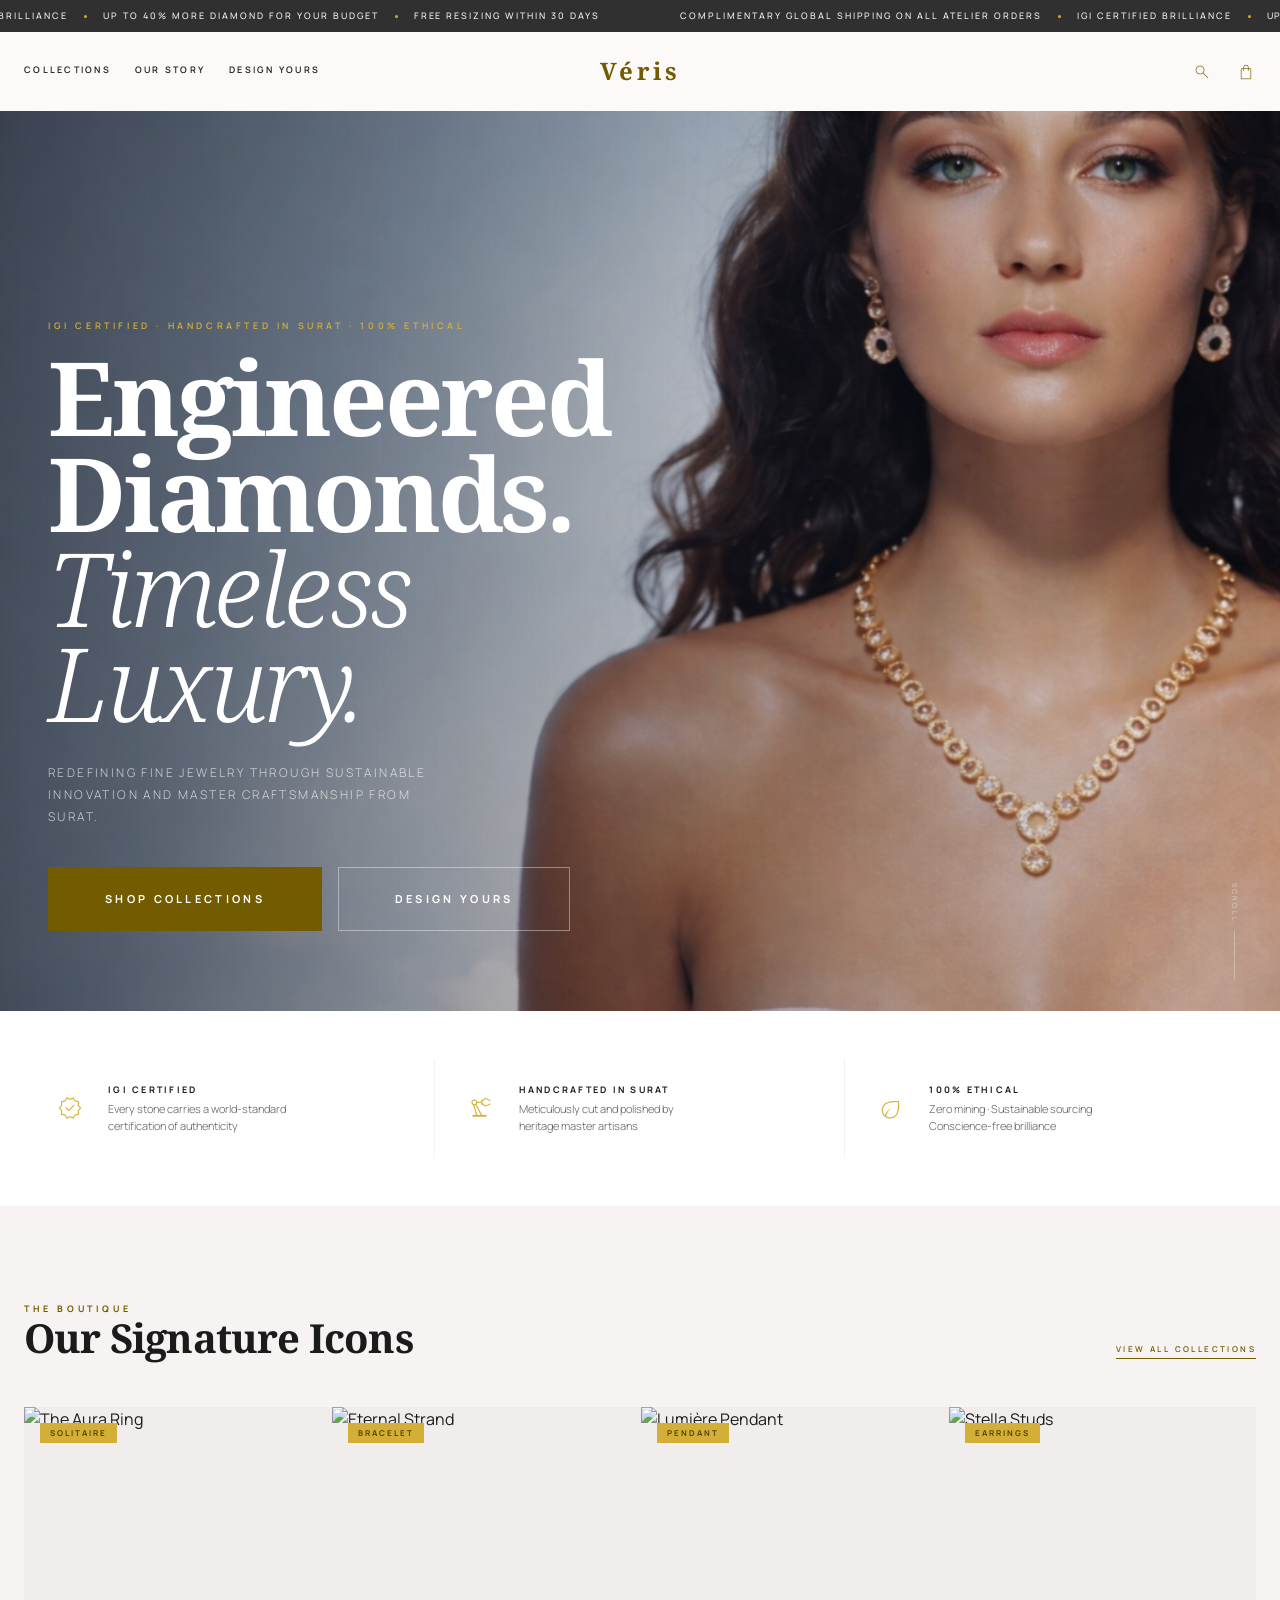
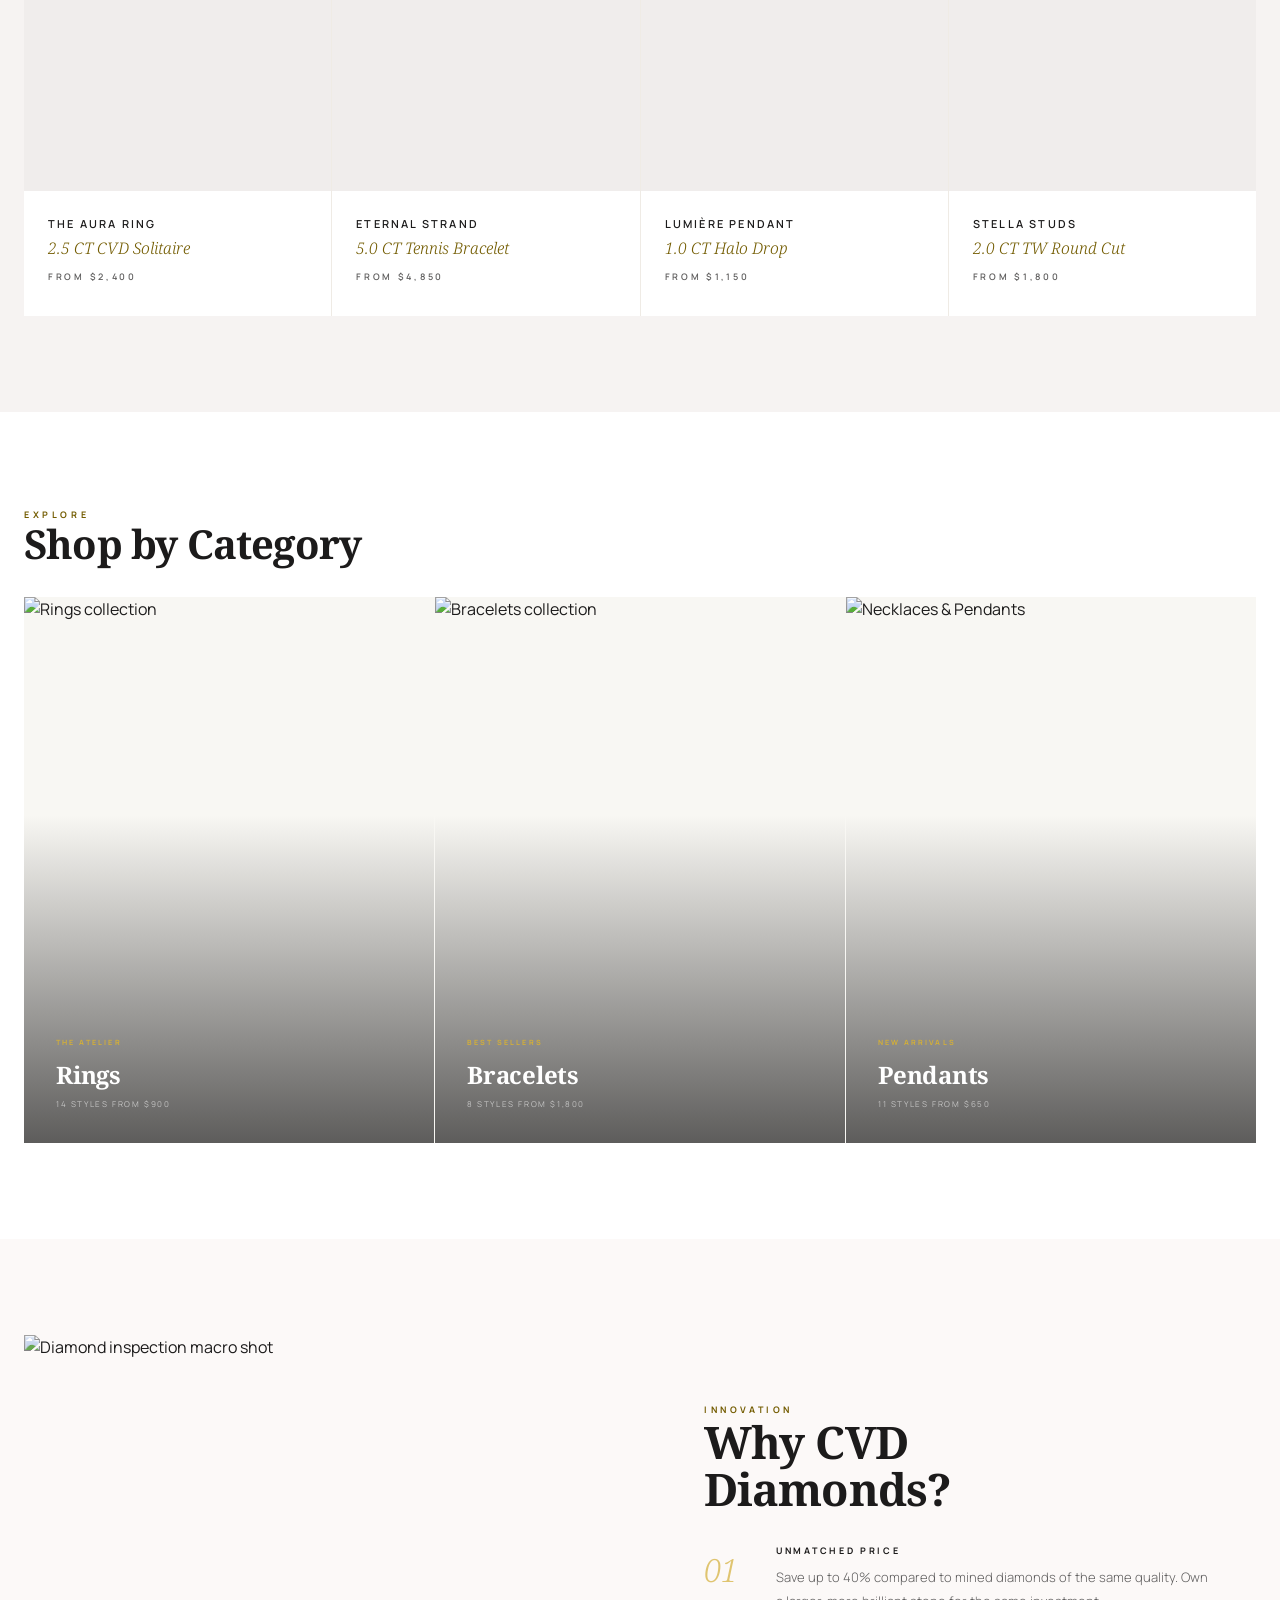
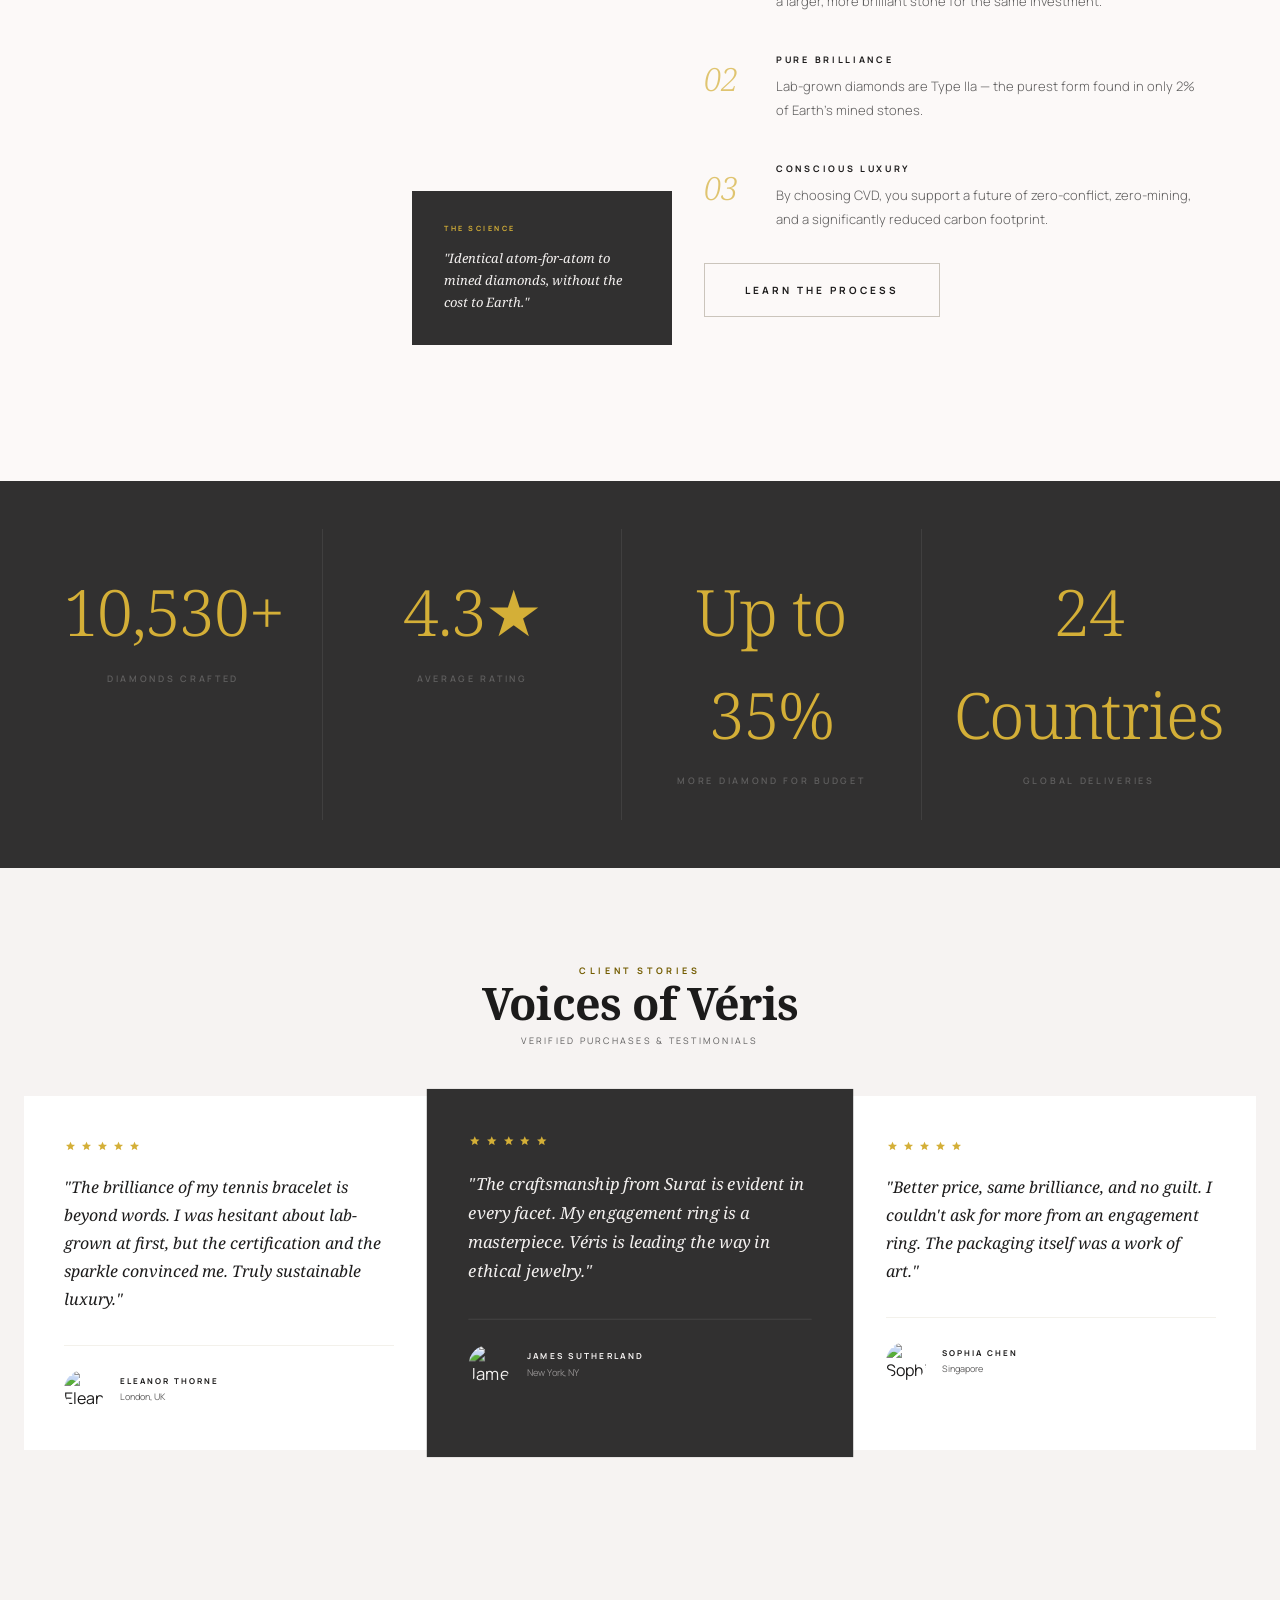
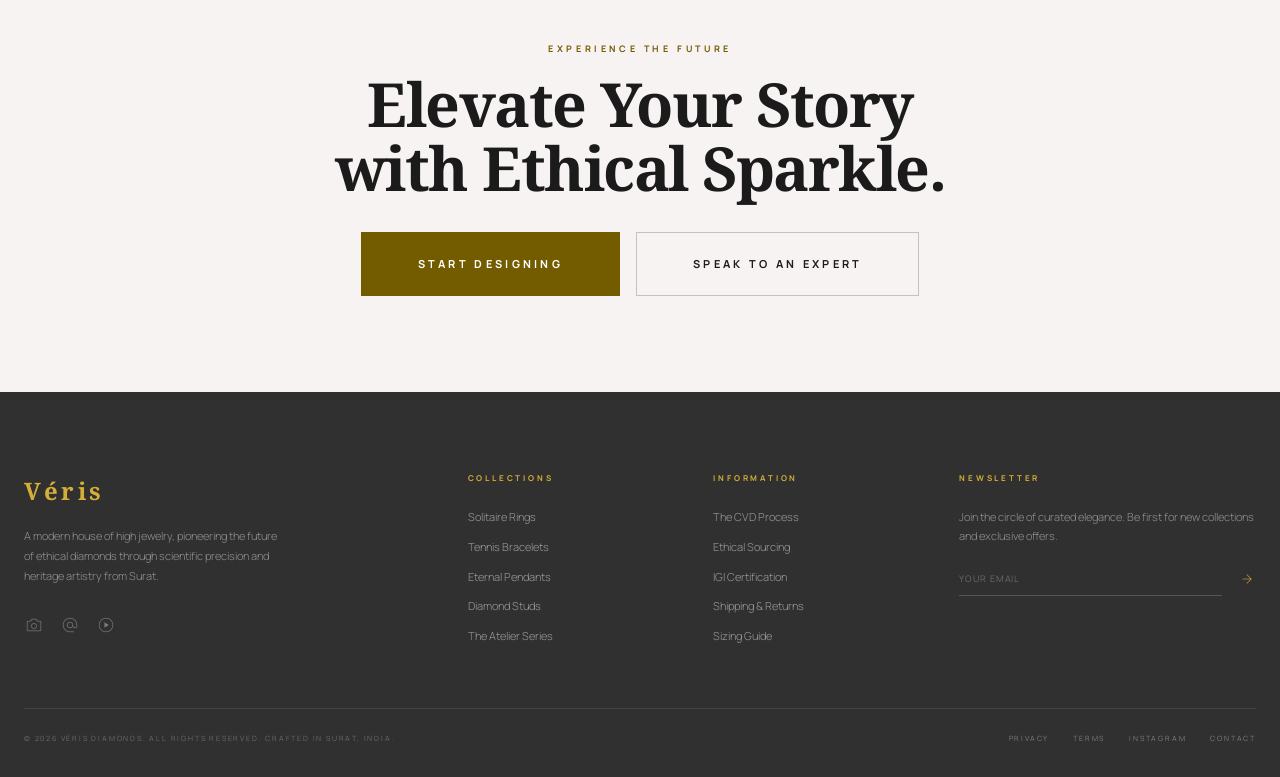
==== index.html @ d0e85995 "Initial commit: Véris luxury jewelry website" ====
<!DOCTYPE html>
<html lang="en">
<head>
  <meta charset="UTF-8" />
  <meta name="viewport" content="width=device-width, initial-scale=1.0" />
  <title>Véris Diamonds — Engineered Diamonds. Timeless Luxury.</title>
  <meta name="description" content="Véris offers IGI-certified CVD lab-grown diamonds handcrafted in Surat. Discover solitaire rings, tennis bracelets, and bespoke fine jewelry at up to 40% less than mined diamonds." />
  <link rel="preconnect" href="https://fonts.googleapis.com" />
  <link rel="preconnect" href="https://fonts.gstatic.com" crossorigin />
  <link href="https://fonts.googleapis.com/css2?family=Noto+Serif:ital,wght@0,300;0,400;0,600;0,700;1,300;1,400;1,600;1,700&family=Manrope:wght@200;300;400;500;600;700;800&display=swap" rel="stylesheet" />
  <link href="https://fonts.googleapis.com/css2?family=Material+Symbols+Outlined:opsz,wght,FILL,GRAD@20..48,100..700,0..1,-50..200" rel="stylesheet" />
  <link rel="stylesheet" href="css/styles.css" />
  <style>
    /* ─── Hero Section ─────────────────────────────── */
    .hero {
      position: relative;
      height: 100svh;
      min-height: 600px;
      overflow: hidden;
      display: flex;
      align-items: flex-end;
      padding-bottom: 80px;
    }
    .hero-bg {
      position: absolute;
      inset: 0;
      z-index: 0;
      overflow: hidden;
    }
    .hero-bg img { width: 100%; height: 100%; object-fit: cover; }
    .hero-overlay {
      position: absolute;
      inset: 0;
      background: linear-gradient(to right, rgba(20,20,30,0.62) 0%, rgba(20,20,30,0.25) 55%, rgba(20,20,30,0.05) 100%);
    }
    .hero-content {
      position: relative;
      z-index: 1;
      max-width: 700px;
      padding: 0 var(--space-12) 0 var(--space-12);
    }
    .hero-eyebrow {
      font-family: var(--font-sans);
      font-size: 0.5625rem;
      font-weight: 600;
      letter-spacing: 0.4em;
      text-transform: uppercase;
      color: var(--primary-container);
      margin-bottom: var(--space-4);
    }
    .hero-title {
      font-family: var(--font-serif);
      font-size: clamp(3.2rem, 8vw, 6.5rem);
      font-weight: 700;
      letter-spacing: -0.03em;
      line-height: 0.93;
      color: #ffffff;
      margin-bottom: var(--space-8);
    }
    .hero-title em {
      font-style: italic;
      font-weight: 300;
      display: block;
    }
    .hero-sub {
      font-family: var(--font-sans);
      font-size: 0.75rem;
      font-weight: 300;
      letter-spacing: 0.2em;
      text-transform: uppercase;
      color: rgba(255,255,255,0.72);
      margin-bottom: var(--space-10);
      max-width: 380px;
      line-height: 1.8;
    }
    .hero-actions { display: flex; gap: var(--space-4); flex-wrap: wrap; }
    .hero-scroll {
      position: absolute;
      bottom: var(--space-8);
      right: var(--space-10);
      z-index: 1;
      display: flex;
      flex-direction: column;
      align-items: center;
      gap: var(--space-2);
      color: rgba(255,255,255,0.5);
    }
    .hero-scroll-line {
      width: 1px;
      height: 48px;
      background: rgba(255,255,255,0.3);
      animation: scrollLine 2s ease-in-out infinite;
    }
    .hero-scroll-label {
      font-family: var(--font-sans);
      font-size: 0.45rem;
      letter-spacing: 0.3em;
      text-transform: uppercase;
      writing-mode: vertical-lr;
    }
    @keyframes scrollLine {
      0%, 100% { opacity: 0.3; transform: scaleY(0.5); transform-origin: top; }
      50% { opacity: 1; transform: scaleY(1); }
    }

    /* ─── Trust Pillars ────────────────────────────── */
    .trust-section {
      background: var(--surface-lowest);
      padding: var(--space-12) 0;
    }
    .trust-grid {
      display: grid;
      grid-template-columns: repeat(3, 1fr);
    }
    .trust-item {
      display: flex;
      align-items: center;
      gap: var(--space-6);
      padding: var(--space-6) var(--space-8);
      border-right: 1px solid rgba(208,197,175,0.2);
    }
    .trust-item:last-child { border-right: none; }
    .trust-icon {
      font-family: 'Material Symbols Outlined';
      font-size: 28px;
      color: var(--primary-container);
      font-variation-settings: 'FILL' 0, 'wght' 200;
      flex-shrink: 0;
    }
    .trust-title {
      font-family: var(--font-sans);
      font-size: 0.5625rem;
      font-weight: 700;
      letter-spacing: 0.25em;
      text-transform: uppercase;
      margin-bottom: 4px;
    }
    .trust-desc {
      font-family: var(--font-sans);
      font-size: 0.6875rem;
      font-weight: 300;
      color: var(--secondary);
      line-height: 1.5;
    }

    /* ─── Bestsellers ──────────────────────────────── */
    .bestseller-section {
      background: var(--surface-low);
      padding: var(--space-24) 0;
    }
    .section-head-row {
      display: flex;
      justify-content: space-between;
      align-items: flex-end;
      margin-bottom: var(--space-12);
    }
    .view-all-link {
      font-family: var(--font-sans);
      font-size: 0.5rem;
      font-weight: 600;
      letter-spacing: 0.3em;
      text-transform: uppercase;
      color: var(--primary);
      border-bottom: 1px solid var(--primary);
      padding-bottom: 2px;
      transition: opacity var(--transition-base);
    }
    .view-all-link:hover { opacity: 0.6; }

    /* ─── CVD Editorial ────────────────────────────── */
    .editorial-section { background: var(--surface); padding: var(--space-24) 0; }
    .editorial-grid { display: grid; grid-template-columns: 1fr 1fr; gap: 0; }
    .editorial-image-side {
      position: relative;
      min-height: 650px;
    }
    .editorial-image-side img { width: 100%; height: 100%; object-fit: cover; }
    .editorial-quote-card {
      position: absolute;
      bottom: var(--space-10);
      right: calc(-1 * var(--space-8));
      z-index: 2;
      background: var(--inverse-surface);
      color: var(--inverse-on-surface);
      padding: var(--space-8);
      max-width: 260px;
    }
    .editorial-text-side {
      padding: var(--space-16) var(--space-12) var(--space-16) var(--space-16);
      display: flex;
      flex-direction: column;
      justify-content: center;
      gap: var(--space-8);
    }
    .cvd-point { display: flex; gap: var(--space-6); }
    .cvd-num {
      font-family: var(--font-serif);
      font-size: 2rem;
      font-weight: 300;
      color: var(--primary-container);
      opacity: 0.7;
      font-style: italic;
      flex-shrink: 0;
      width: 48px;
    }
    .cvd-title {
      font-family: var(--font-sans);
      font-size: 0.5625rem;
      font-weight: 700;
      letter-spacing: 0.3em;
      text-transform: uppercase;
      margin-bottom: var(--space-2);
    }
    .cvd-text {
      font-family: var(--font-sans);
      font-size: 0.8125rem;
      font-weight: 300;
      color: var(--secondary);
      line-height: 1.8;
    }

    /* ─── Stats Strip ───────────────────────────────── */
    .stats-section {
      background: var(--inverse-surface);
      padding: var(--space-12) 0;
    }
    .stats-grid {
      display: grid;
      grid-template-columns: repeat(4, 1fr);
      text-align: center;
    }
    .stats-item {
      padding: var(--space-8);
      border-right: 1px solid rgba(243,240,239,0.08);
    }
    .stats-item:last-child { border-right: none; }

    /* ─── Testimonials ──────────────────────────────── */
    .testimonials-section { background: var(--surface-low); padding: var(--space-24) 0; }
    .testimonials-grid {
      display: grid;
      grid-template-columns: repeat(3, 1fr);
      gap: 1px;
      background: rgba(208,197,175,0.15);
    }
    .review-card { background: var(--surface-lowest); padding: var(--space-10); }
    .review-card.featured {
      background: var(--inverse-surface);
      color: var(--inverse-on-surface);
      transform: scale(1.04);
      position: relative;
      z-index: 2;
    }
    .stars { display: flex; gap: 3px; margin-bottom: var(--space-4); }
    .star {
      font-family: 'Material Symbols Outlined';
      font-size: 13px;
      color: var(--primary-container);
      font-variation-settings: 'FILL' 1, 'wght' 300;
    }
    .review-text {
      font-family: var(--font-serif);
      font-style: italic;
      font-size: 1rem;
      line-height: 1.75;
      margin-bottom: var(--space-8);
    }
    .review-author {
      display: flex;
      align-items: center;
      gap: var(--space-4);
      padding-top: var(--space-6);
      border-top: 1px solid rgba(208,197,175,0.25);
    }
    .review-avatar {
      width: 40px;
      height: 40px;
      border-radius: 50%;
      overflow: hidden;
      flex-shrink: 0;
    }
    .review-name {
      font-family: var(--font-sans);
      font-size: 0.5rem;
      font-weight: 700;
      letter-spacing: 0.25em;
      text-transform: uppercase;
    }
    .review-location { font-family: var(--font-sans); font-size: 0.5625rem; color: var(--secondary); margin-top: 2px; }
    .review-card.featured .review-location { color: rgba(243,240,239,0.5); }
    .review-card.featured .review-author { border-color: rgba(243,240,239,0.1); }

    /* ─── Collections Strip ─────────────────────────── */
    .collections-strip { background: var(--surface-lowest); padding: var(--space-24) 0; }
    .collections-row { display: grid; grid-template-columns: repeat(3, 1fr); gap: 1px; background: rgba(208,197,175,0.15); }
    .collection-tile {
      position: relative;
      overflow: hidden;
      aspect-ratio: 3/4;
      cursor: pointer;
    }
    .collection-tile img { transition: transform var(--transition-cinematic); }
    .collection-tile:hover img { transform: scale(1.07); }
    .collection-tile-overlay {
      position: absolute;
      inset: 0;
      background: linear-gradient(to top, rgba(28,27,27,0.7) 0%, transparent 60%);
      display: flex;
      flex-direction: column;
      justify-content: flex-end;
      padding: var(--space-8);
    }
    .collection-tile-tag {
      font-family: var(--font-sans);
      font-size: 0.45rem;
      font-weight: 700;
      letter-spacing: 0.3em;
      text-transform: uppercase;
      color: var(--primary-container);
      margin-bottom: var(--space-2);
    }
    .collection-tile-name {
      font-family: var(--font-serif);
      font-size: 1.5rem;
      font-weight: 700;
      color: #ffffff;
      letter-spacing: -0.01em;
    }
    .collection-tile-sub {
      font-family: var(--font-sans);
      font-size: 0.5rem;
      font-weight: 400;
      letter-spacing: 0.2em;
      text-transform: uppercase;
      color: rgba(255,255,255,0.6);
      margin-top: var(--space-1);
    }

    /* ─── Newsletter ────────────────────────────────── */
    .newsletter-section { background: var(--surface); padding: var(--space-24) 0; }
    .newsletter-inner {
      display: grid;
      grid-template-columns: 1fr 1fr;
      gap: var(--space-16);
      align-items: center;
    }
    .newsletter-form { display: flex; gap: 0; }
    .newsletter-input {
      flex: 1;
      background: transparent;
      border: none;
      border-bottom: 1px solid rgba(208,197,175,0.5);
      padding: 14px 0;
      font-family: var(--font-sans);
      font-size: 0.75rem;
      color: var(--on-surface);
      outline: none;
    }
    .newsletter-input::placeholder { color: var(--secondary); }
    .newsletter-input:focus { border-color: var(--primary); }
    .newsletter-btn {
      background: var(--primary);
      color: var(--on-primary);
      border: none;
      padding: 14px 24px;
      font-family: var(--font-sans);
      font-size: 0.5rem;
      font-weight: 700;
      letter-spacing: 0.25em;
      text-transform: uppercase;
      cursor: pointer;
      transition: background var(--transition-base);
    }
    .newsletter-btn:hover { background: var(--inverse-surface); }

    /* ─── CTA Section ───────────────────────────────── */
    .cta-section { background: var(--surface-low); padding: var(--space-24) var(--space-6); text-align: center; }

    /* ─── Footer ────────────────────────────────────── */
    .site-footer { background: var(--inverse-surface); color: var(--inverse-on-surface); padding: var(--space-20) 0 var(--space-8); }
    .footer-grid { display: grid; grid-template-columns: 2fr 1fr 1fr 1.5fr; gap: var(--space-12); margin-bottom: var(--space-16); }
    .footer-logo {
      font-family: var(--font-serif);
      font-size: 1.5rem;
      font-weight: 700;
      letter-spacing: 0.15em;
      color: var(--primary-container);
      margin-bottom: var(--space-4);
    }
    .footer-desc { font-family: var(--font-sans); font-size: 0.6875rem; font-weight: 300; line-height: 1.8; color: rgba(243,240,239,0.5); max-width: 260px; }
    .footer-col-title {
      font-family: var(--font-sans);
      font-size: 0.5rem;
      font-weight: 700;
      letter-spacing: 0.35em;
      text-transform: uppercase;
      color: var(--primary-container);
      margin-bottom: var(--space-6);
    }
    .footer-links { display: flex; flex-direction: column; gap: var(--space-3); }
    .footer-link {
      font-family: var(--font-sans);
      font-size: 0.6875rem;
      font-weight: 300;
      color: rgba(243,240,239,0.55);
      transition: color var(--transition-base);
    }
    .footer-link:hover { color: var(--primary-container); }
    .footer-bottom {
      border-top: 1px solid rgba(243,240,239,0.1);
      padding-top: var(--space-6);
      display: flex;
      justify-content: space-between;
      align-items: center;
      gap: var(--space-4);
      flex-wrap: wrap;
    }
    .footer-copy {
      font-family: var(--font-sans);
      font-size: 0.45rem;
      letter-spacing: 0.25em;
      text-transform: uppercase;
      color: rgba(243,240,239,0.3);
    }
    .footer-socials { display: flex; gap: var(--space-6); }
    .footer-social {
      font-family: var(--font-sans);
      font-size: 0.45rem;
      letter-spacing: 0.25em;
      text-transform: uppercase;
      color: rgba(243,240,239,0.4);
      transition: color var(--transition-base);
    }
    .footer-social:hover { color: var(--primary-container); }
    .footer-newsletter-form { display: flex; gap: 0; margin-top: var(--space-4); }
    .footer-newsletter-input {
      flex: 1;
      background: transparent;
      border: none;
      border-bottom: 1px solid rgba(243,240,239,0.2);
      padding: 10px 0;
      font-family: var(--font-sans);
      font-size: 0.5625rem;
      letter-spacing: 0.1em;
      color: var(--inverse-on-surface);
      outline: none;
    }
    .footer-newsletter-input::placeholder { color: rgba(243,240,239,0.3); }
    .footer-newsletter-input:focus { border-color: var(--primary-container); }
    .footer-newsletter-btn {
      background: none;
      border: none;
      cursor: pointer;
      padding: 0 0 0 var(--space-4);
      font-family: 'Material Symbols Outlined';
      font-size: 18px;
      color: var(--primary-container);
      font-variation-settings: 'FILL' 0, 'wght' 200;
      transition: opacity var(--transition-base);
    }
    .footer-newsletter-btn:hover { opacity: 0.7; }

    @media (max-width: 1024px) {
      .editorial-grid { grid-template-columns: 1fr; }
      .editorial-image-side { min-height: 400px; }
      .editorial-quote-card { right: var(--space-4); }
      .footer-grid { grid-template-columns: 1fr 1fr; }
      .stats-grid { grid-template-columns: repeat(2, 1fr); }
      .trust-grid { grid-template-columns: 1fr; }
      .trust-item { border-right: none; border-bottom: 1px solid rgba(208,197,175,0.2); }
      .trust-item:last-child { border-bottom: none; }
      .newsletter-inner { grid-template-columns: 1fr; }
      .testimonials-grid { grid-template-columns: 1fr; }
      .collections-row { grid-template-columns: 1fr 1fr; }
    }
    @media (max-width: 768px) {
      .hero-content { padding: 0 var(--space-6); }
      .section-head-row { flex-direction: column; align-items: flex-start; gap: var(--space-4); }
      .footer-grid { grid-template-columns: 1fr; }
      .footer-bottom { flex-direction: column; text-align: center; }
      .stats-grid { grid-template-columns: repeat(2, 1fr); }
      .editorial-text-side { padding: var(--space-8) var(--space-6); }
      .collections-row { grid-template-columns: 1fr; }
      .testimonials-grid { grid-template-columns: 1fr; }
      .review-card.featured { transform: scale(1); }
    }
  </style>
</head>
<body>

<!-- ─── Announcement Banner ──────────────────────────────── -->
<div class="announcement-banner">
  <div class="announcement-ticker" id="ticker">
    <span>Complimentary global shipping on all Atelier orders <span class="dot-sep"></span> IGI Certified Brilliance <span class="dot-sep"></span> Up to 40% more diamond for your budget <span class="dot-sep"></span> Free resizing within 30 days</span>
    <span>Complimentary global shipping on all Atelier orders <span class="dot-sep"></span> IGI Certified Brilliance <span class="dot-sep"></span> Up to 40% more diamond for your budget <span class="dot-sep"></span> Free resizing within 30 days</span>
  </div>
</div>

<!-- ─── Navigation ───────────────────────────────────────── -->
<header class="site-nav">
  <div class="nav-inner container">
    <nav class="nav-left">
      <a href="collections.html" class="nav-link">Collections</a>
      <a href="our-story.html" class="nav-link">Our Story</a>
      <a href="ring-builder.html" class="nav-link">Design Yours</a>
    </nav>
    <a href="index.html" class="nav-logo">Véris</a>
    <div class="nav-right">
      <button class="nav-icon-btn" data-search-open aria-label="Search">
        <span style="font-family:'Material Symbols Outlined';font-size:20px;font-variation-settings:'FILL' 0,'wght' 200">search</span>
      </button>
      <a href="cart.html" class="nav-icon-btn" aria-label="Cart">
        <span style="font-family:'Material Symbols Outlined';font-size:20px;font-variation-settings:'FILL' 0,'wght' 200">shopping_bag</span>
        <span class="cart-badge" id="cart-badge">0</span>
      </a>
    </div>
  </div>
</header>

<!-- ─── Search Overlay ───────────────────────────────────── -->
<div class="search-overlay" id="search-overlay" role="dialog" aria-label="Search">
  <div class="search-input-wrap">
    <span style="font-family:'Material Symbols Outlined';font-size:24px;color:var(--outline);font-variation-settings:'FILL' 0,'wght' 200">search</span>
    <input type="text" id="search-input" placeholder="Search diamonds, rings, bracelets…" autocomplete="off" />
    <button class="search-close" data-search-close>Close</button>
  </div>
  <div class="search-results" id="search-results"></div>
</div>

<!-- ─── Quick View Modal ─────────────────────────────────── -->
<div class="modal-overlay" id="quickview-overlay">
  <div class="modal-panel">
    <div class="modal-image loupe-container" id="qv-loupe">
      <img id="qv-img" src="" alt="" style="width:100%;height:100%;object-fit:cover;" />
    </div>
    <div class="modal-body">
      <button class="modal-close" data-quickview-close>✕ Close</button>
      <div style="padding-top:var(--space-8);">
        <div style="font-family:var(--font-sans);font-size:0.45rem;font-weight:700;letter-spacing:0.35em;text-transform:uppercase;color:var(--primary);margin-bottom:var(--space-2)">Véris Atelier</div>
        <div id="qv-name" style="font-family:var(--font-sans);font-size:0.75rem;font-weight:600;letter-spacing:0.2em;text-transform:uppercase;margin-bottom:var(--space-2)"></div>
        <div id="qv-sub" style="font-family:var(--font-serif);font-size:1.25rem;font-style:italic;color:var(--primary);font-weight:300;margin-bottom:var(--space-4)"></div>
        <div id="qv-price" style="font-family:var(--font-sans);font-size:0.5625rem;font-weight:600;letter-spacing:0.3em;text-transform:uppercase;color:var(--secondary)"></div>
      </div>
      <p id="qv-desc" style="font-family:var(--font-sans);font-size:0.8125rem;font-weight:300;line-height:1.8;color:var(--secondary)"></p>
      <div style="display:flex;flex-direction:column;gap:var(--space-3);margin-top:auto">
        <a id="qv-link" href="#" class="btn btn-primary btn-full">View Full Details</a>
        <button class="btn btn-ghost btn-full btn-sm" onclick="QuickView.close()">Continue Browsing</button>
      </div>
    </div>
  </div>
</div>

<!-- ─── Hero ─────────────────────────────────────────────── -->
<section class="hero" id="hero">
  <div class="hero-bg">
    <img class="hero-parallax-img" src="assets/hero-model.jpg" alt="Model wearing Véris diamond jewelry" style="object-position: center top;" />
    <div class="hero-overlay"></div>
  </div>
  <div class="hero-content animate-fade-up">
    <p class="hero-eyebrow">IGI Certified · Handcrafted in Surat · 100% Ethical</p>
    <h1 class="hero-title">
      Engineered<br/>Diamonds.
      <em>Timeless Luxury.</em>
    </h1>
    <p class="hero-sub">Redefining fine jewelry through sustainable innovation and master craftsmanship from Surat.</p>
    <div class="hero-actions">
      <a href="collections.html" class="btn btn-primary btn-lg" id="hero-shop-btn">Shop Collections</a>
      <a href="ring-builder.html" class="btn btn-ghost btn-lg" id="hero-design-btn" style="color:#fff;border-color:rgba(255,255,255,0.4)">Design Yours</a>
    </div>
  </div>
  <div class="hero-scroll">
    <span class="hero-scroll-label">Scroll</span>
    <div class="hero-scroll-line"></div>
  </div>
</section>

<!-- ─── Trust Pillars ────────────────────────────────────── -->
<section class="trust-section reveal">
  <div class="container">
    <div class="trust-grid">
      <div class="trust-item">
        <span class="trust-icon">verified</span>
        <div>
          <div class="trust-title">IGI Certified</div>
          <div class="trust-desc">Every stone carries a world-standard<br/>certification of authenticity</div>
        </div>
      </div>
      <div class="trust-item">
        <span class="trust-icon">precision_manufacturing</span>
        <div>
          <div class="trust-title">Handcrafted in Surat</div>
          <div class="trust-desc">Meticulously cut and polished by<br/>heritage master artisans</div>
        </div>
      </div>
      <div class="trust-item">
        <span class="trust-icon">eco</span>
        <div>
          <div class="trust-title">100% Ethical</div>
          <div class="trust-desc">Zero mining · Sustainable sourcing<br/>Conscience-free brilliance</div>
        </div>
      </div>
    </div>
  </div>
</section>

<!-- ─── Bestsellers ──────────────────────────────────────── -->
<section class="bestseller-section">
  <div class="container">
    <div class="section-head-row reveal">
      <div>
        <div class="section-eyebrow">The Boutique</div>
        <h2 class="section-title" style="font-size:clamp(1.8rem,3.5vw,2.5rem)">Our Signature Icons</h2>
      </div>
      <a href="collections.html" class="view-all-link">View All Collections</a>
    </div>
    <div class="product-grid-4 reveal" id="bestseller-grid">
      <!-- Cards injected by JS -->
    </div>
  </div>
</section>

<!-- ─── Collections Strip ───────────────────────────────── -->
<section class="collections-strip">
  <div class="container">
    <div class="section-head-row reveal" style="margin-bottom:var(--space-8)">
      <div>
        <div class="section-eyebrow">Explore</div>
        <h2 class="section-title" style="font-size:clamp(1.8rem,3.5vw,2.5rem)">Shop by Category</h2>
      </div>
    </div>
    <div class="collections-row reveal">
      <a href="collections.html?cat=rings" class="collection-tile">
        <img src="https://images.unsplash.com/photo-1605100804763-247f67b3557e?w=900&q=80&auto=format" alt="Rings collection" />
        <div class="collection-tile-overlay">
          <div class="collection-tile-tag">The Atelier</div>
          <div class="collection-tile-name">Rings</div>
          <div class="collection-tile-sub">14 Styles from $900</div>
        </div>
      </a>
      <a href="collections.html?cat=bracelets" class="collection-tile">
        <img src="https://images.unsplash.com/photo-1599643478518-a784e5dc4c8f?w=900&q=80&auto=format" alt="Bracelets collection" />
        <div class="collection-tile-overlay">
          <div class="collection-tile-tag">Best Sellers</div>
          <div class="collection-tile-name">Bracelets</div>
          <div class="collection-tile-sub">8 Styles from $1,800</div>
        </div>
      </a>
      <a href="collections.html?cat=necklaces" class="collection-tile">
        <img src="https://images.unsplash.com/photo-1617038260897-41a1f14a8ca0?w=1400&q=80&auto=format" alt="Necklaces & Pendants" />
        <div class="collection-tile-overlay">
          <div class="collection-tile-tag">New Arrivals</div>
          <div class="collection-tile-name">Pendants</div>
          <div class="collection-tile-sub">11 Styles from $650</div>
        </div>
      </a>
    </div>
  </div>
</section>

<!-- ─── CVD Editorial ─────────────────────────────────────── -->
<section class="editorial-section">
  <div class="container">
    <div class="editorial-grid reveal">
      <div class="editorial-image-side">
        <img src="https://images.unsplash.com/photo-1617038260897-41a1f14a8ca0?w=1400&q=80&auto=format" alt="Diamond inspection macro shot" style="filter:grayscale(0.25)" />
        <div class="editorial-quote-card">
          <div style="font-family:var(--font-sans);font-size:0.45rem;font-weight:700;letter-spacing:0.35em;text-transform:uppercase;color:var(--primary-container);margin-bottom:var(--space-3)">The Science</div>
          <p style="font-family:var(--font-serif);font-style:italic;font-size:0.8125rem;line-height:1.7">"Identical atom-for-atom to mined diamonds, without the cost to Earth."</p>
        </div>
      </div>
      <div class="editorial-text-side">
        <div>
          <div class="section-eyebrow">Innovation</div>
          <h2 class="section-title">Why CVD<br/>Diamonds?</h2>
        </div>
        <div style="display:flex;flex-direction:column;gap:var(--space-10)">
          <div class="cvd-point">
            <div class="cvd-num">01</div>
            <div>
              <div class="cvd-title">Unmatched Price</div>
              <p class="cvd-text">Save up to 40% compared to mined diamonds of the same quality. Own a larger, more brilliant stone for the same investment.</p>
            </div>
          </div>
          <div class="cvd-point">
            <div class="cvd-num">02</div>
            <div>
              <div class="cvd-title">Pure Brilliance</div>
              <p class="cvd-text">Lab-grown diamonds are Type IIa — the purest form found in only 2% of Earth's mined stones.</p>
            </div>
          </div>
          <div class="cvd-point">
            <div class="cvd-num">03</div>
            <div>
              <div class="cvd-title">Conscious Luxury</div>
              <p class="cvd-text">By choosing CVD, you support a future of zero-conflict, zero-mining, and a significantly reduced carbon footprint.</p>
            </div>
          </div>
        </div>
        <a href="our-story.html" class="btn btn-ghost" style="align-self:flex-start">Learn the Process</a>
      </div>
    </div>
  </div>
</section>

<!-- ─── Stats ─────────────────────────────────────────────── -->
<section class="stats-section">
  <div class="container">
    <div class="stats-grid">
      <div class="stats-item reveal">
        <div class="stat-number" data-counter="12000" data-suffix="+">0</div>
        <div class="stat-label">Diamonds Crafted</div>
      </div>
      <div class="stats-item reveal delay-1">
        <div class="stat-number" data-counter="4.9" data-suffix="★">0</div>
        <div class="stat-label">Average Rating</div>
      </div>
      <div class="stats-item reveal delay-2">
        <div class="stat-number" data-counter="40" data-suffix="%" data-prefix="Up to ">0</div>
        <div class="stat-label">More Diamond for Budget</div>
      </div>
      <div class="stats-item reveal delay-3">
        <div class="stat-number" data-counter="28" data-suffix=" Countries">0</div>
        <div class="stat-label">Global Deliveries</div>
      </div>
    </div>
  </div>
</section>

<!-- ─── Testimonials ─────────────────────────────────────── -->
<section class="testimonials-section">
  <div class="container">
    <div class="section-head-row reveal" style="justify-content:center;flex-direction:column;align-items:center;text-align:center;margin-bottom:var(--space-12)">
      <div class="section-eyebrow">Client Stories</div>
      <h2 class="section-title">Voices of Véris</h2>
      <p style="font-family:var(--font-sans);font-size:0.5625rem;letter-spacing:0.25em;text-transform:uppercase;color:var(--secondary);margin-top:var(--space-2)">Verified Purchases & Testimonials</p>
    </div>
    <div class="testimonials-grid reveal">
      <div class="review-card">
        <div class="stars">
          <span class="star">star</span><span class="star">star</span><span class="star">star</span><span class="star">star</span><span class="star">star</span>
        </div>
        <p class="review-text">"The brilliance of my tennis bracelet is beyond words. I was hesitant about lab-grown at first, but the certification and the sparkle convinced me. Truly sustainable luxury."</p>
        <div class="review-author">
          <div class="review-avatar"><img src="https://images.unsplash.com/photo-1618077360395-f3068be8e001?w=900&q=80&auto=format" alt="Eleanor Thorne" /></div>
          <div>
            <div class="review-name">Eleanor Thorne</div>
            <div class="review-location">London, UK</div>
          </div>
        </div>
      </div>
      <div class="review-card featured">
        <div class="stars">
          <span class="star">star</span><span class="star">star</span><span class="star">star</span><span class="star">star</span><span class="star">star</span>
        </div>
        <p class="review-text">"The craftsmanship from Surat is evident in every facet. My engagement ring is a masterpiece. Véris is leading the way in ethical jewelry."</p>
        <div class="review-author">
          <div class="review-avatar"><img src="https://images.unsplash.com/photo-1472289065668-ce650ac443d2?w=900&q=80&auto=format" alt="James Sutherland" /></div>
          <div>
            <div class="review-name">James Sutherland</div>
            <div class="review-location">New York, NY</div>
          </div>
        </div>
      </div>
      <div class="review-card">
        <div class="stars">
          <span class="star">star</span><span class="star">star</span><span class="star">star</span><span class="star">star</span><span class="star">star</span>
        </div>
        <p class="review-text">"Better price, same brilliance, and no guilt. I couldn't ask for more from an engagement ring. The packaging itself was a work of art."</p>
        <div class="review-author">
          <div class="review-avatar"><img src="https://images.unsplash.com/photo-1438761681033-6461ffad8d80?w=200&q=80&auto=format&fit=crop&face" alt="Sophia Chen" /></div>
          <div>
            <div class="review-name">Sophia Chen</div>
            <div class="review-location">Singapore</div>
          </div>
        </div>
      </div>
    </div>
  </div>
</section>

<!-- ─── CTA Section ───────────────────────────────────────── -->
<section class="cta-section">
  <div class="container">
    <div style="max-width:740px;margin:0 auto;" class="reveal">
      <div class="section-eyebrow" style="text-align:center;margin-bottom:var(--space-4)">Experience the Future</div>
      <h2 style="font-family:var(--font-serif);font-size:clamp(2.2rem,5vw,3.8rem);font-weight:700;letter-spacing:-0.025em;line-height:1.05;text-align:center;margin-bottom:var(--space-8)">Elevate Your Story<br/>with Ethical Sparkle.</h2>
      <div style="display:flex;gap:var(--space-4);justify-content:center;flex-wrap:wrap">
        <a href="ring-builder.html" class="btn btn-primary btn-lg" id="cta-design-btn">Start Designing</a>
        <a href="our-story.html" class="btn btn-ghost btn-lg">Speak to an Expert</a>
      </div>
    </div>
  </div>
</section>

<!-- ─── Footer ─────────────────────────────────────────────── -->
<footer class="site-footer">
  <div class="container">
    <div class="footer-grid">
      <div>
        <div class="footer-logo">Véris</div>
        <p class="footer-desc">A modern house of high jewelry, pioneering the future of ethical diamonds through scientific precision and heritage artistry from Surat.</p>
        <div style="display:flex;gap:var(--space-4);margin-top:var(--space-6)">
          <a href="#" style="font-family:'Material Symbols Outlined';font-size:20px;color:rgba(243,240,239,0.4);font-variation-settings:'FILL' 0,'wght' 200;transition:color 300ms ease-out" onmouseover="this.style.color='var(--primary-container)'" onmouseout="this.style.color='rgba(243,240,239,0.4)'">photo_camera</a>
          <a href="#" style="font-family:'Material Symbols Outlined';font-size:20px;color:rgba(243,240,239,0.4);font-variation-settings:'FILL' 0,'wght' 200;transition:color 300ms ease-out" onmouseover="this.style.color='var(--primary-container)'" onmouseout="this.style.color='rgba(243,240,239,0.4)'">alternate_email</a>
          <a href="#" style="font-family:'Material Symbols Outlined';font-size:20px;color:rgba(243,240,239,0.4);font-variation-settings:'FILL' 0,'wght' 200;transition:color 300ms ease-out" onmouseover="this.style.color='var(--primary-container)'" onmouseout="this.style.color='rgba(243,240,239,0.4)'">play_circle</a>
        </div>
      </div>
      <div>
        <div class="footer-col-title">Collections</div>
        <div class="footer-links">
          <a href="collections.html?cat=rings" class="footer-link">Solitaire Rings</a>
          <a href="collections.html?cat=bracelets" class="footer-link">Tennis Bracelets</a>
          <a href="collections.html?cat=necklaces" class="footer-link">Eternal Pendants</a>
          <a href="collections.html?cat=earrings" class="footer-link">Diamond Studs</a>
          <a href="ring-builder.html" class="footer-link">The Atelier Series</a>
        </div>
      </div>
      <div>
        <div class="footer-col-title">Information</div>
        <div class="footer-links">
          <a href="our-story.html" class="footer-link">The CVD Process</a>
          <a href="our-story.html#ethics" class="footer-link">Ethical Sourcing</a>
          <a href="our-story.html#certification" class="footer-link">IGI Certification</a>
          <a href="#" class="footer-link">Shipping & Returns</a>
          <a href="#" class="footer-link">Sizing Guide</a>
        </div>
      </div>
      <div>
        <div class="footer-col-title">Newsletter</div>
        <p style="font-family:var(--font-sans);font-size:0.6875rem;font-weight:300;color:rgba(243,240,239,0.5);line-height:1.7;margin-bottom:var(--space-4)">Join the circle of curated elegance. Be first for new collections and exclusive offers.</p>
        <form class="footer-newsletter-form" data-newsletter-form>
          <input type="email" class="footer-newsletter-input" placeholder="YOUR EMAIL" required />
          <button class="footer-newsletter-btn" type="submit" aria-label="Subscribe">arrow_forward</button>
        </form>
      </div>
    </div>
    <div class="footer-bottom">
      <div class="footer-copy">© 2026 Véris Diamonds. All Rights Reserved. Crafted in Surat, India.</div>
      <div class="footer-socials">
        <a href="#" class="footer-social">Privacy</a>
        <a href="#" class="footer-social">Terms</a>
        <a href="#" class="footer-social">Instagram</a>
        <a href="#" class="footer-social">Contact</a>
      </div>
    </div>
  </div>
</footer>

<!-- ─── Mobile Bottom Nav ──────────────────────────────────── -->
<nav class="mobile-nav" aria-label="Main navigation">
  <a href="index.html" class="mobile-nav-item active">
    <span class="icon">auto_awesome</span>
    <span>Atelier</span>
  </a>
  <a href="collections.html" class="mobile-nav-item">
    <span class="icon">diamond</span>
    <span>Shop</span>
  </a>
  <a href="ring-builder.html" class="mobile-nav-item">
    <span class="icon">settings_applications</span>
    <span>Design</span>
  </a>
  <a href="our-story.html" class="mobile-nav-item">
    <span class="icon">eco</span>
    <span>Story</span>
  </a>
  <a href="cart.html" class="mobile-nav-item">
    <span class="icon">shopping_bag</span>
    <span>Cart</span>
  </a>
</nav>

<script src="js/app.js"></script>
<script>
  // ─── Bestseller Products Data ─────────────────────────────
  const PRODUCTS = [
    {
      id: 1, name: 'The Aura Ring', sub: '2.5 CT CVD Solitaire', price: 2400, tag: 'Solitaire',
      img: 'https://images.unsplash.com/photo-1605100804763-247f67b3557e?w=900&q=80&auto=format',
      href: 'product.html?id=1',
      desc: 'A timeless 2.5 carat CVD solitaire ring set in 18K gold. IGI certified for cut, color, and clarity.'
    },
    {
      id: 2, name: 'Eternal Strand', sub: '5.0 CT Tennis Bracelet', price: 4850, tag: 'Bracelet',
      img: 'https://images.unsplash.com/photo-1599643478518-a784e5dc4c8f?w=900&q=80&auto=format',
      href: 'product.html?id=2',
      desc: 'Five carats of continuous lab-grown brilliance set in 18K white gold. Handcrafted heritage of Surat.'
    },
    {
      id: 3, name: 'Lumière Pendant', sub: '1.0 CT Halo Drop', price: 1150, tag: 'Pendant',
      img: 'https://images.unsplash.com/photo-1617038260897-41a1f14a8ca0?w=1400&q=80&auto=format',
      href: 'product.html?id=3',
      desc: 'A sculptural halo pendant in geometric form. 1.0 carat center stone with pavé diamonds.'
    },
    {
      id: 4, name: 'Stella Studs', sub: '2.0 CT TW Round Cut', price: 1800, tag: 'Earrings',
      img: 'https://images.unsplash.com/photo-1515562141207-7a88fb7ce338?w=900&q=80&auto=format',
      href: 'product.html?id=4',
      desc: 'Classic four-prong stud earrings. 2.0 CTW round brilliant cut CVD diamonds in 18K white gold.'
    }
  ];

  function renderBestsellers() {
    const grid = document.getElementById('bestseller-grid');
    if (!grid) return;
    grid.innerHTML = PRODUCTS.map(p => `
      <div class="product-card" onclick="QuickView.open(${JSON.stringify(p).replace(/"/g, '&quot;')})">
        <div class="product-card-image">
          <img src="${p.img}" alt="${p.name}" loading="lazy" />
          <div class="product-card-tag">${p.tag}</div>
        </div>
        <div class="product-card-body">
          <div class="product-card-name">${p.name}</div>
          <div class="product-card-sub">${p.sub}</div>
          <div class="product-card-price">From $${p.price.toLocaleString()}</div>
        </div>
        <div class="product-card-cta">Quick View</div>
      </div>
    `).join('');
  }

  document.addEventListener('DOMContentLoaded', () => {
    renderBestsellers();
  });
</script>
</body>
</html>
---- css/styles.css ----
/* ============================================================
   ZENVÉ DIAMONDS — Global Design System
   Follows DESIGN.md: Architectural Clarity & Refraction
   ============================================================ */

@import url('https://fonts.googleapis.com/css2?family=Noto+Serif:ital,wght@0,300;0,400;0,600;0,700;1,300;1,400;1,600;1,700&family=Manrope:wght@200;300;400;500;600;700;800&display=swap');

/* ─── Design Tokens ─────────────────────────────────────── */
:root {
  /* Surface Scale */
  --surface-lowest:       #ffffff;
  --surface-low:          #f6f3f2;
  --surface:              #fcf9f8;
  --surface-container:    #f0edec;
  --surface-high:         #ebe7e7;
  --surface-highest:      #e5e2e1;
  --surface-dim:          #dcd9d9;

  /* Brand */
  --primary:              #735c00;
  --primary-container:    #d4af37;
  --primary-fixed:        #ffe088;
  --primary-fixed-dim:    #e9c349;
  --on-primary:           #ffffff;
  --on-primary-container: #554300;
  --inverse-primary:      #e9c349;

  /* Neutral */
  --on-surface:           #1c1b1b;
  --secondary:            #5f5e5e;
  --on-surface-variant:   #4d4635;
  --outline:              #7f7663;
  --outline-variant:      #d0c5af;

  /* Inverse */
  --inverse-surface:      #313030;
  --inverse-on-surface:   #f3f0ef;

  /* Error */
  --error:                #ba1a1a;
  --on-error:             #ffffff;

  /* Spacing */
  --space-1:  4px;
  --space-2:  8px;
  --space-3:  12px;
  --space-4:  16px;
  --space-6:  24px;
  --space-8:  32px;
  --space-10: 40px;
  --space-12: 48px;
  --space-16: 64px;
  --space-20: 80px;
  --space-24: 96px;

  /* Typography */
  --font-serif:  'Noto Serif', Georgia, serif;
  --font-sans:   'Manrope', system-ui, sans-serif;

  /* Transitions — cinematic 300–500ms ease-out only */
  --transition-fast:   150ms ease-out;
  --transition-base:   300ms ease-out;
  --transition-slow:   500ms ease-out;
  --transition-cinematic: 700ms ease-out;

  /* Elevation — ambient tonal layering, no drop shadows */
  --shadow-modal: 0 40px 80px rgba(28, 27, 27, 0.06);
  --shadow-float: 0 20px 60px rgba(28, 27, 27, 0.04);
}

/* ─── Reset & Base ───────────────────────────────────────── */
*, *::before, *::after {
  box-sizing: border-box;
  margin: 0;
  padding: 0;
}

html {
  scroll-behavior: smooth;
  -webkit-font-smoothing: antialiased;
  -moz-osx-font-smoothing: grayscale;
}

body {
  font-family: var(--font-sans);
  background-color: var(--surface);
  color: var(--on-surface);
  line-height: 1.6;
  min-height: 100dvh;
  overflow-x: hidden;
}

img { display: block; width: 100%; height: 100%; object-fit: cover; }
a { text-decoration: none; color: inherit; }
button { cursor: pointer; border: none; background: none; font-family: inherit; }
ul, ol { list-style: none; }
input, textarea, select { font-family: inherit; }

::selection { background: rgba(212, 175, 55, 0.2); }

/* ─── Typography Scale ───────────────────────────────────── */
.display-xl {
  font-family: var(--font-serif);
  font-size: clamp(3rem, 8vw, 7rem);
  font-weight: 700;
  letter-spacing: -0.03em;
  line-height: 0.95;
}
.display-lg {
  font-family: var(--font-serif);
  font-size: clamp(2.5rem, 5vw, 4.5rem);
  font-weight: 700;
  letter-spacing: -0.025em;
  line-height: 1;
}
.display-md {
  font-family: var(--font-serif);
  font-size: clamp(2rem, 4vw, 3rem);
  font-weight: 700;
  letter-spacing: -0.02em;
  line-height: 1.05;
}
.display-sm {
  font-family: var(--font-serif);
  font-size: clamp(1.5rem, 3vw, 2rem);
  font-weight: 400;
  letter-spacing: -0.01em;
}
.headline-lg {
  font-family: var(--font-serif);
  font-size: 1.5rem;
  font-weight: 700;
  letter-spacing: -0.01em;
}
.headline-md {
  font-family: var(--font-serif);
  font-size: 1.25rem;
  font-weight: 400;
  font-style: italic;
}
.label-xl {
  font-family: var(--font-sans);
  font-size: 0.75rem;
  font-weight: 600;
  letter-spacing: 0.2em;
  text-transform: uppercase;
}
.label-lg {
  font-family: var(--font-sans);
  font-size: 0.6875rem;
  font-weight: 600;
  letter-spacing: 0.25em;
  text-transform: uppercase;
}
.label-md {
  font-family: var(--font-sans);
  font-size: 0.625rem;
  font-weight: 600;
  letter-spacing: 0.3em;
  text-transform: uppercase;
}
.label-sm {
  font-family: var(--font-sans);
  font-size: 0.5625rem;
  font-weight: 600;
  letter-spacing: 0.35em;
  text-transform: uppercase;
}
.body-lg { font-family: var(--font-sans); font-size: 1rem; font-weight: 300; line-height: 1.7; }
.body-md { font-family: var(--font-sans); font-size: 0.875rem; font-weight: 300; line-height: 1.7; }
.body-sm { font-family: var(--font-sans); font-size: 0.75rem; font-weight: 300; line-height: 1.6; }

/* ─── Layout Utilities ───────────────────────────────────── */
.container {
  width: 100%;
  max-width: 1440px;
  margin: 0 auto;
  padding: 0 var(--space-6);
}
.container-narrow { max-width: 820px; margin: 0 auto; padding: 0 var(--space-6); }

/* ─── Color Utilities ────────────────────────────────────── */
.text-primary        { color: var(--primary); }
.text-primary-dim    { color: var(--primary-container); }
.text-secondary      { color: var(--secondary); }
.text-on-surface     { color: var(--on-surface); }
.text-white          { color: #ffffff; }
.text-error          { color: var(--error); }

.bg-surface          { background: var(--surface); }
.bg-surface-low      { background: var(--surface-low); }
.bg-surface-high     { background: var(--surface-high); }
.bg-inverse          { background: var(--inverse-surface); }
.bg-primary          { background: var(--primary); }
.bg-primary-container { background: var(--primary-container); }

/* ─── Components: Buttons ────────────────────────────────── */
.btn {
  display: inline-flex;
  align-items: center;
  justify-content: center;
  gap: var(--space-2);
  padding: 18px 40px;
  font-family: var(--font-sans);
  font-size: 0.625rem;
  font-weight: 700;
  letter-spacing: 0.3em;
  text-transform: uppercase;
  transition: all var(--transition-base);
  border-radius: 0;
  cursor: pointer;
}
.btn-primary {
  background: var(--primary);
  color: var(--on-primary);
  border: 1px solid var(--primary);
}
.btn-primary:hover {
  background: var(--inverse-surface);
  border-color: var(--inverse-surface);
}
.btn-ghost {
  background: transparent;
  color: var(--on-surface);
  border: 1px solid rgba(127, 118, 99, 0.4);
}
.btn-ghost:hover {
  background: var(--surface-container);
}
.btn-gold {
  background: var(--primary-container);
  color: var(--on-primary-container);
  border: 1px solid var(--primary-container);
}
.btn-gold:hover {
  background: var(--primary-fixed-dim);
}
.btn-sm { padding: 12px 24px; font-size: 0.5625rem; }
.btn-lg { padding: 22px 56px; font-size: 0.6875rem; }
.btn-full { width: 100%; }

/* ─── Components: Chips ──────────────────────────────────── */
.chip {
  display: inline-flex;
  align-items: center;
  padding: 8px 16px;
  font-family: var(--font-sans);
  font-size: 0.5625rem;
  font-weight: 600;
  letter-spacing: 0.2em;
  text-transform: uppercase;
  cursor: pointer;
  border: 1px solid rgba(127, 118, 99, 0.3);
  background: transparent;
  color: var(--on-surface);
  transition: all var(--transition-base);
  border-radius: 0;
}
.chip:hover { background: var(--surface-container); }
.chip.active {
  background: var(--primary-container);
  border-color: var(--primary-container);
  color: var(--on-primary-container);
}

/* ─── Components: Input Fields ───────────────────────────── */
.input-ghost {
  background: transparent;
  border: none;
  border-bottom: 1px solid rgba(208, 197, 175, 0.6);
  padding: 10px 0;
  font-family: var(--font-sans);
  font-size: 0.625rem;
  letter-spacing: 0.15em;
  width: 100%;
  color: var(--on-surface);
  outline: none;
  transition: border-color var(--transition-base);
}
.input-ghost::placeholder { color: var(--secondary); }
.input-ghost:focus { border-color: var(--primary); }

/* ─── Components: Announcement Banner ───────────────────── */
.announcement-banner {
  background: var(--inverse-surface);
  color: var(--inverse-on-surface);
  padding: 9px var(--space-6);
  display: flex;
  justify-content: center;
  align-items: center;
  gap: var(--space-4);
  font-family: var(--font-sans);
  font-size: 0.5625rem;
  font-weight: 500;
  letter-spacing: 0.22em;
  text-transform: uppercase;
  overflow: hidden;
  position: relative;
}
.announcement-ticker {
  display: flex;
  gap: 80px;
  animation: ticker 28s linear infinite;
  white-space: nowrap;
}
.announcement-ticker span { display: inline-flex; align-items: center; gap: var(--space-4); }
.dot-sep {
  width: 3px;
  height: 3px;
  border-radius: 50%;
  background: var(--primary-container);
  display: inline-block;
  flex-shrink: 0;
}
@keyframes ticker {
  0%   { transform: translateX(0); }
  100% { transform: translateX(-50%); }
}

/* ─── Components: Navigation ─────────────────────────────── */
.site-nav {
  position: sticky;
  top: 0;
  z-index: 100;
  background: rgba(252, 249, 248, 0.85);
  backdrop-filter: blur(24px);
  -webkit-backdrop-filter: blur(24px);
  border-bottom: 0;
  transition: background var(--transition-base), box-shadow var(--transition-base);
}
.site-nav.scrolled {
  background: rgba(252, 249, 248, 0.95);
  box-shadow: 0 1px 0 rgba(208, 197, 175, 0.3);
}
.nav-inner {
  display: grid;
  grid-template-columns: 1fr auto 1fr;
  align-items: center;
  padding: 20px var(--space-6);
}
.nav-left, .nav-right {
  display: flex;
  align-items: center;
  gap: var(--space-6);
}
.nav-left { justify-content: flex-start; }
.nav-right { justify-content: flex-end; }
.nav-logo {
  font-family: var(--font-serif);
  font-size: 1.5rem;
  font-weight: 700;
  letter-spacing: 0.15em;
  color: var(--primary);
  text-align: center;
}
.nav-link {
  font-family: var(--font-sans);
  font-size: 0.5625rem;
  font-weight: 600;
  letter-spacing: 0.25em;
  text-transform: uppercase;
  color: var(--on-surface);
  transition: color var(--transition-base);
  padding-bottom: 2px;
  border-bottom: 1px solid transparent;
  white-space: nowrap;
}
.nav-link:hover, .nav-link.active {
  color: var(--primary);
  border-bottom-color: var(--primary);
}
.nav-icon-btn {
  display: flex;
  align-items: center;
  justify-content: center;
  color: var(--primary);
  transition: opacity var(--transition-base);
  position: relative;
}
.nav-icon-btn:hover { opacity: 0.65; }
.nav-icon-btn .material-icons { font-size: 20px; font-family: 'Material Symbols Outlined'; font-style: normal; }
.cart-badge {
  position: absolute;
  top: -6px;
  right: -6px;
  width: 16px;
  height: 16px;
  background: var(--primary-container);
  color: var(--on-primary-container);
  border-radius: 50%;
  font-size: 8px;
  font-weight: 700;
  display: flex;
  align-items: center;
  justify-content: center;
  font-family: var(--font-sans);
  letter-spacing: 0;
  opacity: 0;
  transform: scale(0);
  transition: all var(--transition-base);
}
.cart-badge.visible { opacity: 1; transform: scale(1); }

/* ─── Components: Search Overlay ────────────────────────── */
.search-overlay {
  position: fixed;
  inset: 0;
  z-index: 200;
  background: rgba(252, 249, 248, 0.98);
  backdrop-filter: blur(40px);
  display: flex;
  flex-direction: column;
  align-items: center;
  justify-content: flex-start;
  padding-top: 120px;
  opacity: 0;
  pointer-events: none;
  transition: opacity var(--transition-base);
}
.search-overlay.open { opacity: 1; pointer-events: all; }
.search-input-wrap {
  width: 100%;
  max-width: 720px;
  padding: 0 var(--space-6);
  border-bottom: 1px solid var(--primary-container);
  display: flex;
  align-items: center;
  gap: var(--space-4);
}
.search-input-wrap input {
  flex: 1;
  background: transparent;
  border: none;
  outline: none;
  font-family: var(--font-serif);
  font-size: 2rem;
  font-weight: 300;
  color: var(--on-surface);
  padding: var(--space-4) 0;
  letter-spacing: -0.01em;
}
.search-input-wrap input::placeholder { color: var(--outline); }
.search-close {
  color: var(--secondary);
  font-size: 0.5625rem;
  font-weight: 600;
  letter-spacing: 0.25em;
  text-transform: uppercase;
  cursor: pointer;
  transition: color var(--transition-base);
}
.search-close:hover { color: var(--on-surface); }
.search-results {
  width: 100%;
  max-width: 720px;
  padding: var(--space-8) var(--space-6) 0;
  display: grid;
  grid-template-columns: repeat(3, 1fr);
  gap: 1px;
  background: rgba(208, 197, 175, 0.15);
}
.search-result-card {
  background: var(--surface);
  padding: var(--space-4);
  display: flex;
  gap: var(--space-3);
  align-items: center;
  cursor: pointer;
  transition: background var(--transition-base);
}
.search-result-card:hover { background: var(--surface-low); }
.search-result-thumb {
  width: 48px;
  height: 48px;
  flex-shrink: 0;
  background: var(--surface-container);
  overflow: hidden;
}
.search-result-name { font-family: var(--font-sans); font-size: 0.6875rem; font-weight: 600; letter-spacing: 0.1em; text-transform: uppercase; }
.search-result-price { font-family: var(--font-serif); font-size: 0.75rem; font-style: italic; color: var(--primary); margin-top: 2px; }

/* ─── Components: Quick View Modal ──────────────────────── */
.modal-overlay {
  position: fixed;
  inset: 0;
  z-index: 150;
  background: rgba(28, 27, 27, 0.5);
  backdrop-filter: blur(8px);
  display: flex;
  align-items: center;
  justify-content: center;
  padding: var(--space-6);
  opacity: 0;
  pointer-events: none;
  transition: opacity var(--transition-base);
}
.modal-overlay.open { opacity: 1; pointer-events: all; }
.modal-panel {
  background: var(--surface-lowest);
  width: 100%;
  max-width: 900px;
  max-height: 90vh;
  overflow-y: auto;
  display: grid;
  grid-template-columns: 1fr 1fr;
  box-shadow: var(--shadow-modal);
  transform: translateY(20px);
  transition: transform var(--transition-base);
}
.modal-overlay.open .modal-panel { transform: translateY(0); }
.modal-image { position: relative; aspect-ratio: 4/5; overflow: hidden; }
.modal-body { padding: var(--space-10); display: flex; flex-direction: column; gap: var(--space-6); }
.modal-close {
  position: absolute;
  top: var(--space-4);
  right: var(--space-4);
  z-index: 10;
  color: var(--secondary);
  font-size: 0.5625rem;
  letter-spacing: 0.25em;
  text-transform: uppercase;
  font-weight: 600;
  cursor: pointer;
  background: rgba(252, 249, 248, 0.9);
  padding: var(--space-2) var(--space-4);
  transition: color var(--transition-base);
}
.modal-close:hover { color: var(--on-surface); }

/* ─── Components: Product Card ───────────────────────────── */
.product-card {
  background: var(--surface-lowest);
  cursor: pointer;
  position: relative;
  overflow: hidden;
}
.product-card-image {
  position: relative;
  overflow: hidden;
  aspect-ratio: 4/5;
  background: var(--surface-container);
}
.product-card-image img {
  transition: transform var(--transition-cinematic);
}
.product-card:hover .product-card-image img { transform: scale(1.08); }
.product-card-body { padding: var(--space-6) var(--space-6) var(--space-8); }
.product-card-tag {
  position: absolute;
  top: var(--space-4);
  left: var(--space-4);
  background: var(--primary-container);
  color: var(--on-primary-container);
  font-family: var(--font-sans);
  font-size: 0.5rem;
  font-weight: 700;
  letter-spacing: 0.25em;
  text-transform: uppercase;
  padding: 4px 10px;
}
.product-card-name {
  font-family: var(--font-sans);
  font-size: 0.6875rem;
  font-weight: 600;
  letter-spacing: 0.2em;
  text-transform: uppercase;
  margin-bottom: var(--space-1);
}
.product-card-sub {
  font-family: var(--font-serif);
  font-size: 1rem;
  font-weight: 300;
  font-style: italic;
  color: var(--primary);
  margin-bottom: var(--space-2);
}
.product-card-price {
  font-family: var(--font-sans);
  font-size: 0.5625rem;
  font-weight: 600;
  letter-spacing: 0.3em;
  text-transform: uppercase;
  color: var(--secondary);
}
.product-card-cta {
  position: absolute;
  bottom: 0;
  left: 0;
  right: 0;
  background: var(--primary);
  color: var(--on-primary);
  font-family: var(--font-sans);
  font-size: 0.5625rem;
  font-weight: 700;
  letter-spacing: 0.25em;
  text-transform: uppercase;
  padding: 14px;
  text-align: center;
  transform: translateY(100%);
  transition: transform var(--transition-base);
}
.product-card:hover .product-card-cta { transform: translateY(0); }

/* ─── Components: Loupe Magnifier ────────────────────────── */
.loupe-container {
  position: relative;
  overflow: hidden;
  cursor: crosshair;
}
.loupe-lens {
  position: absolute;
  width: 150px;
  height: 150px;
  border-radius: 50%;
  border: 1px solid rgba(212, 175, 55, 0.5);
  background: rgba(252, 249, 248, 0.15);
  backdrop-filter: blur(0px);
  overflow: hidden;
  pointer-events: none;
  opacity: 0;
  transition: opacity 200ms ease-out;
  transform: translate(-50%, -50%);
  box-shadow: 0 0 0 1000px transparent, inset 0 0 0 1px rgba(212, 175, 55, 0.3);
}
.loupe-lens.visible { opacity: 1; }
.loupe-lens img {
  position: absolute;
  transform-origin: top left;
  width: 300%;
  height: 300%;
  max-width: none;
}

/* ─── Components: Section Header ─────────────────────────── */
.section-header {
  display: flex;
  flex-direction: column;
  gap: var(--space-2);
  margin-bottom: var(--space-16);
}
.section-eyebrow {
  font-family: var(--font-sans);
  font-size: 0.5625rem;
  font-weight: 700;
  letter-spacing: 0.4em;
  text-transform: uppercase;
  color: var(--primary);
}
.section-title {
  font-family: var(--font-serif);
  font-size: clamp(2rem, 4vw, 2.8rem);
  font-weight: 700;
  letter-spacing: -0.02em;
  line-height: 1.05;
  color: var(--on-surface);
}
.section-rule {
  display: flex;
  justify-content: space-between;
  align-items: flex-end;
}

/* ─── Components: Accordion ──────────────────────────────── */
.accordion-item { border-bottom: 1px solid rgba(208, 197, 175, 0.3); }
.accordion-trigger {
  width: 100%;
  display: flex;
  justify-content: space-between;
  align-items: center;
  padding: var(--space-6) 0;
  font-family: var(--font-sans);
  font-size: 0.625rem;
  font-weight: 600;
  letter-spacing: 0.25em;
  text-transform: uppercase;
  color: var(--on-surface);
  cursor: pointer;
  background: transparent;
  border: none;
  transition: color var(--transition-base);
}
.accordion-trigger:hover { color: var(--primary); }
.accordion-icon {
  font-family: 'Material Symbols Outlined';
  font-size: 16px;
  transition: transform var(--transition-base);
}
.accordion-item.open .accordion-icon { transform: rotate(45deg); }
.accordion-content {
  max-height: 0;
  overflow: hidden;
  transition: max-height var(--transition-slow), padding var(--transition-slow);
}
.accordion-item.open .accordion-content { max-height: 600px; padding-bottom: var(--space-6); }
.accordion-body {
  font-family: var(--font-sans);
  font-size: 0.8125rem;
  font-weight: 300;
  line-height: 1.8;
  color: var(--secondary);
}

/* ─── Components: Toast ──────────────────────────────────── */
.toast-container {
  position: fixed;
  bottom: var(--space-6);
  right: var(--space-6);
  z-index: 300;
  display: flex;
  flex-direction: column;
  gap: var(--space-3);
  pointer-events: none;
}
.toast {
  background: var(--inverse-surface);
  color: var(--inverse-on-surface);
  padding: var(--space-4) var(--space-6);
  font-family: var(--font-sans);
  font-size: 0.625rem;
  font-weight: 500;
  letter-spacing: 0.15em;
  text-transform: uppercase;
  display: flex;
  align-items: center;
  gap: var(--space-3);
  max-width: 360px;
  transform: translateX(120%);
  transition: transform var(--transition-base);
  pointer-events: none;
  box-shadow: var(--shadow-float);
}
.toast.show { transform: translateX(0); }
.toast-icon {
  font-family: 'Material Symbols Outlined';
  font-size: 16px;
  color: var(--primary-container);
}

/* ─── Page Section Spacing ───────────────────────────────── */
.section { padding: var(--space-24) 0; }
.section-sm { padding: var(--space-16) 0; }
.section-lg { padding: calc(var(--space-24) * 1.5) 0; }

/* ─── Dividers ───────────────────────────────────────────── */
.divider-tonal { background: rgba(208, 197, 175, 0.2); height: 1px; width: 100%; }

/* ─── Grid Systems ───────────────────────────────────────── */
.product-grid-4 {
  display: grid;
  grid-template-columns: repeat(4, 1fr);
  gap: 1px;
  background: rgba(208, 197, 175, 0.2);
}
.product-grid-3 {
  display: grid;
  grid-template-columns: repeat(3, 1fr);
  gap: 1px;
  background: rgba(208, 197, 175, 0.2);
}

/* ─── Mobile Bottom Nav ──────────────────────────────────── */
.mobile-nav {
  display: none;
  position: fixed;
  bottom: 0;
  left: 0;
  right: 0;
  z-index: 100;
  background: rgba(252, 249, 248, 0.92);
  backdrop-filter: blur(24px);
  box-shadow: 0 -1px 0 rgba(208, 197, 175, 0.3);
  padding: 10px 0 max(env(safe-area-inset-bottom), 10px);
  justify-content: space-around;
  align-items: center;
}
.mobile-nav-item {
  display: flex;
  flex-direction: column;
  align-items: center;
  gap: 4px;
  color: var(--secondary);
  transition: color var(--transition-base);
  padding: 0 var(--space-4);
  text-decoration: none;
}
.mobile-nav-item.active, .mobile-nav-item:hover { color: var(--primary); }
.mobile-nav-item .icon {
  font-family: 'Material Symbols Outlined';
  font-size: 22px;
  font-style: normal;
  font-variation-settings: 'FILL' 0, 'wght' 200, 'GRAD' 0, 'opsz' 24;
}
.mobile-nav-item.active .icon {
  font-variation-settings: 'FILL' 1, 'wght' 300, 'GRAD' 0, 'opsz' 24;
}
.mobile-nav-item span:last-child {
  font-family: var(--font-sans);
  font-size: 0.5rem;
  font-weight: 600;
  letter-spacing: 0.15em;
  text-transform: uppercase;
}

/* ─── Material Symbols (loaded via Google Fonts link tag) ─── */
.material-icon {
  font-family: 'Material Symbols Outlined';
  font-style: normal;
  font-weight: normal;
  font-size: 20px;
  line-height: 1;
  letter-spacing: normal;
  text-transform: none;
  display: inline-block;
  white-space: nowrap;
  word-wrap: normal;
  direction: ltr;
  font-variation-settings: 'FILL' 0, 'wght' 200, 'GRAD' 0, 'opsz' 24;
}

/* ─── Animations ─────────────────────────────────────────── */
@keyframes fadeUp {
  from { opacity: 0; transform: translateY(24px); }
  to   { opacity: 1; transform: translateY(0); }
}
@keyframes fadeIn {
  from { opacity: 0; }
  to   { opacity: 1; }
}
@keyframes counterUp {
  from { opacity: 0; transform: translateY(12px); }
  to   { opacity: 1; transform: translateY(0); }
}
@keyframes shimmer {
  0%   { background-position: -400px 0; }
  100% { background-position: 400px 0; }
}
.animate-fade-up {
  opacity: 0;
  animation: fadeUp 600ms ease-out forwards;
}
.animate-fade-up.delay-1 { animation-delay: 100ms; }
.animate-fade-up.delay-2 { animation-delay: 200ms; }
.animate-fade-up.delay-3 { animation-delay: 300ms; }
.animate-fade-up.delay-4 { animation-delay: 500ms; }

/* Scroll-triggered reveal */
.reveal {
  opacity: 0;
  transform: translateY(32px);
  transition: opacity 700ms ease-out, transform 700ms ease-out;
}
.reveal.visible { opacity: 1; transform: translateY(0); }

/* ─── Responsive ─────────────────────────────────────────── */
@media (max-width: 1024px) {
  .product-grid-4 { grid-template-columns: repeat(2, 1fr); }
  .product-grid-3 { grid-template-columns: repeat(2, 1fr); }
  .modal-panel { grid-template-columns: 1fr; max-width: 480px; }
  .modal-image { aspect-ratio: 3/2; }
}

@media (max-width: 768px) {
  .nav-link { display: none; }
  .mobile-nav { display: flex; }
  body { padding-bottom: 72px; }
  .nav-inner { padding: 16px var(--space-4); }
  .nav-logo { font-size: 1.25rem; }
  .search-results { grid-template-columns: 1fr; }
  .product-grid-4 { grid-template-columns: repeat(2, 1fr); }
  .product-grid-3 { grid-template-columns: 1fr; }
  .section { padding: var(--space-16) 0; }
  .section-lg { padding: var(--space-20) 0; }
  .btn { padding: 16px 28px; }
  .btn-lg { padding: 18px 36px; }
}

@media (max-width: 480px) {
  .product-grid-4, .product-grid-3 { grid-template-columns: 1fr; }
}

/* ─── Page-specific: Filter Sidebar ──────────────────────── */
.filter-sidebar {
  width: 260px;
  flex-shrink: 0;
}
.filter-group { border-bottom: 1px solid rgba(208, 197, 175, 0.25); padding: var(--space-6) 0; }
.filter-group-title {
  font-family: var(--font-sans);
  font-size: 0.5625rem;
  font-weight: 700;
  letter-spacing: 0.3em;
  text-transform: uppercase;
  color: var(--on-surface);
  margin-bottom: var(--space-4);
  display: flex;
  justify-content: space-between;
  align-items: center;
  cursor: pointer;
}
.filter-option {
  display: flex;
  align-items: center;
  gap: var(--space-3);
  padding: var(--space-2) 0;
  cursor: pointer;
  font-family: var(--font-sans);
  font-size: 0.6875rem;
  font-weight: 400;
  color: var(--secondary);
  transition: color var(--transition-base);
}
.filter-option:hover { color: var(--on-surface); }
.filter-option input[type="checkbox"] { accent-color: var(--primary); }
.filter-option.checked { color: var(--primary); font-weight: 500; }

/* Range Slider */
.range-slider {
  -webkit-appearance: none;
  appearance: none;
  width: 100%;
  height: 1px;
  background: rgba(208, 197, 175, 0.4);
  outline: none;
  margin: var(--space-3) 0;
}
.range-slider::-webkit-slider-thumb {
  -webkit-appearance: none;
  width: 14px;
  height: 14px;
  border-radius: 0;
  background: var(--primary);
  cursor: pointer;
}

/* ─── Page-specific: PDP (Product Detail) ───────────────── */
.pdp-layout {
  display: grid;
  grid-template-columns: 1fr 1fr;
  gap: 0;
  min-height: 90vh;
}
.pdp-gallery {
  position: sticky;
  top: 0;
  height: 100vh;
  display: grid;
  grid-template-columns: 72px 1fr;
  gap: 1px;
  background: rgba(208, 197, 175, 0.1);
}
.pdp-thumbnails {
  display: flex;
  flex-direction: column;
  gap: 1px;
  background: rgba(208, 197, 175, 0.1);
  padding: var(--space-4);
}
.pdp-thumb {
  width: 56px;
  height: 56px;
  overflow: hidden;
  cursor: pointer;
  opacity: 0.5;
  transition: opacity var(--transition-base);
  flex-shrink: 0;
  border: 1px solid transparent;
}
.pdp-thumb.active { opacity: 1; border-color: var(--primary); }
.pdp-thumb:hover { opacity: 0.85; }
.pdp-main-image {
  height: 100%;
  overflow: hidden;
}
.pdp-info {
  padding: var(--space-16) var(--space-12);
  display: flex;
  flex-direction: column;
  gap: var(--space-8);
}

.spec-table { width: 100%; border-collapse: collapse; }
.spec-table tr { border-bottom: 1px solid rgba(208, 197, 175, 0.2); }
.spec-table td {
  padding: var(--space-3) 0;
  font-family: var(--font-sans);
  font-size: 0.6875rem;
}
.spec-table td:first-child {
  font-weight: 600;
  letter-spacing: 0.15em;
  text-transform: uppercase;
  color: var(--on-surface);
  width: 140px;
}
.spec-table td:last-child { color: var(--secondary); font-weight: 300; }

/* ─── Page-specific: Ring Builder ────────────────────────── */
.builder-layout {
  display: grid;
  grid-template-columns: 1fr 480px;
  gap: 0;
  min-height: 90vh;
}
.builder-preview {
  position: sticky;
  top: 0;
  height: 100vh;
  background: var(--surface-low);
  display: flex;
  align-items: center;
  justify-content: center;
  flex-direction: column;
}
.builder-panel {
  padding: var(--space-12);
  display: flex;
  flex-direction: column;
  gap: var(--space-10);
  background: var(--surface-lowest);
}
.step-indicator {
  display: flex;
  gap: var(--space-1);
  margin-bottom: var(--space-8);
}
.step-dot {
  height: 2px;
  flex: 1;
  background: rgba(208, 197, 175, 0.4);
  transition: background var(--transition-base);
}
.step-dot.active { background: var(--primary-container); }
.step-dot.done { background: var(--primary); }

/* Ring SVG preview */
.ring-preview-svg { width: 240px; height: 240px; }

/* Price estimator */
.price-display {
  font-family: var(--font-serif);
  font-size: 3rem;
  font-weight: 300;
  color: var(--primary);
  letter-spacing: -0.02em;
}
.price-breakdown {
  display: flex;
  flex-direction: column;
  gap: var(--space-2);
  padding: var(--space-4) 0;
  border-top: 1px solid rgba(208, 197, 175, 0.3);
  border-bottom: 1px solid rgba(208, 197, 175, 0.3);
}
.price-line {
  display: flex;
  justify-content: space-between;
  font-family: var(--font-sans);
  font-size: 0.6875rem;
  color: var(--secondary);
}
.price-line.total { color: var(--on-surface); font-weight: 600; }

/* ─── Page-specific: Cart ────────────────────────────────── */
.cart-layout {
  display: grid;
  grid-template-columns: 1fr 400px;
  gap: 0;
  min-height: 60vh;
}
.cart-items { padding: var(--space-8) var(--space-6); }
.cart-summary {
  padding: var(--space-8) var(--space-6);
  background: var(--surface-low);
  border-left: 1px solid rgba(208, 197, 175, 0.2);
  position: sticky;
  top: 0;
  height: fit-content;
}
.cart-item {
  display: grid;
  grid-template-columns: 100px 1fr auto;
  gap: var(--space-6);
  padding: var(--space-8) 0;
  border-bottom: 1px solid rgba(208, 197, 175, 0.2);
  align-items: start;
}
.cart-item-image { height: 100px; overflow: hidden; background: var(--surface-container); }
.cart-qty {
  display: flex;
  align-items: center;
  gap: var(--space-3);
  margin-top: var(--space-3);
}
.cart-qty-btn {
  width: 28px;
  height: 28px;
  display: flex;
  align-items: center;
  justify-content: center;
  border: 1px solid rgba(208, 197, 175, 0.4);
  background: transparent;
  cursor: pointer;
  font-family: var(--font-sans);
  font-size: 0.875rem;
  transition: background var(--transition-base);
}
.cart-qty-btn:hover { background: var(--surface-container); }
.cart-qty-val {
  font-family: var(--font-sans);
  font-size: 0.75rem;
  font-weight: 500;
  min-width: 24px;
  text-align: center;
}
.cart-remove {
  font-family: var(--font-sans);
  font-size: 0.5rem;
  letter-spacing: 0.2em;
  text-transform: uppercase;
  color: var(--secondary);
  cursor: pointer;
  transition: color var(--transition-base);
  background: none;
  border: none;
  padding: 0;
  margin-top: var(--space-2);
}
.cart-remove:hover { color: var(--error); }

/* Checkout steps */
.checkout-step {
  display: none;
}
.checkout-step.active { display: block; }
.checkout-progress {
  display: flex;
  margin-bottom: var(--space-10);
}
.checkout-crumb {
  font-family: var(--font-sans);
  font-size: 0.5625rem;
  font-weight: 500;
  letter-spacing: 0.2em;
  text-transform: uppercase;
  color: var(--secondary);
  display: flex;
  align-items: center;
  gap: var(--space-2);
}
.checkout-crumb.active { color: var(--on-surface); font-weight: 700; }
.checkout-crumb.done { color: var(--primary); }
.checkout-crumb-sep { color: rgba(208, 197, 175, 0.6); margin: 0 var(--space-3); }
.form-group { display: flex; flex-direction: column; gap: 6px; }
.form-label {
  font-family: var(--font-sans);
  font-size: 0.5rem;
  font-weight: 600;
  letter-spacing: 0.25em;
  text-transform: uppercase;
  color: var(--on-surface-variant);
}
.form-input {
  background: transparent;
  border: none;
  border-bottom: 1px solid rgba(208, 197, 175, 0.5);
  padding: 10px 0;
  font-family: var(--font-sans);
  font-size: 0.8125rem;
  color: var(--on-surface);
  outline: none;
  transition: border-color var(--transition-base);
  width: 100%;
}
.form-input:focus { border-color: var(--primary); }
.form-grid { display: grid; grid-template-columns: 1fr 1fr; gap: var(--space-8); }
.form-grid-3 { display: grid; grid-template-columns: 1fr 1fr 1fr; gap: var(--space-6); }

/* Order Confirmation */
.order-confirmation { display: none; text-align: center; padding: var(--space-20) var(--space-6); }
.order-confirmation.active { display: flex; flex-direction: column; align-items: center; gap: var(--space-6); }
.confirm-icon {
  width: 80px;
  height: 80px;
  border-radius: 50%;
  border: 1px solid var(--primary-container);
  display: flex;
  align-items: center;
  justify-content: center;
  animation: fadeIn 600ms ease-out;
}
.confirm-check {
  font-family: 'Material Symbols Outlined';
  font-size: 36px;
  color: var(--primary-container);
  font-variation-settings: 'FILL' 0, 'wght' 100, 'GRAD' 0, 'opsz' 48;
}

/* ─── Stats Counter Section ──────────────────────────────── */
.stat-number {
  font-family: var(--font-serif);
  font-size: clamp(2.5rem, 5vw, 4rem);
  font-weight: 300;
  letter-spacing: -0.02em;
  color: var(--primary-container);
}
.stat-label {
  font-family: var(--font-sans);
  font-size: 0.5625rem;
  font-weight: 600;
  letter-spacing: 0.3em;
  text-transform: uppercase;
  color: var(--secondary);
  margin-top: var(--space-2);
}

/* ─── Story / Timeline ───────────────────────────────────── */
.timeline-step { display: grid; grid-template-columns: 60px 1fr; gap: var(--space-8); padding: var(--space-8) 0; }
.timeline-num {
  font-family: var(--font-serif);
  font-size: 2rem;
  font-weight: 300;
  color: var(--primary-container);
  opacity: 0.6;
  font-style: italic;
}
.timeline-content h4 {
  font-family: var(--font-sans);
  font-size: 0.625rem;
  font-weight: 700;
  letter-spacing: 0.25em;
  text-transform: uppercase;
  margin-bottom: var(--space-2);
}
.timeline-content p { font-family: var(--font-sans); font-size: 0.8125rem; font-weight: 300; line-height: 1.8; color: var(--secondary); }

/* ─── Hero Parallax ──────────────────────────────────────── */
.hero-parallax-img {
  will-change: transform;
  transform: scale(1.1);
}

/* ─── Reveal Delays ──────────────────────────────────────── */
.reveal.delay-1 { transition-delay: 100ms; }
.reveal.delay-2 { transition-delay: 200ms; }
.reveal.delay-3 { transition-delay: 300ms; }
.reveal.delay-4 { transition-delay: 500ms; }

/* ─── Chips & Selectors (PDP + Builder) ──────────────────── */
.chips-row { display: flex; flex-wrap: wrap; gap: var(--space-2); }
.metal-chip {
  padding: 10px 18px;
  font-family: var(--font-sans);
  font-size: 0.5625rem;
  font-weight: 600;
  letter-spacing: 0.15em;
  text-transform: uppercase;
  border: 1px solid rgba(208,197,175,0.4);
  background: transparent;
  cursor: pointer;
  transition: all var(--transition-base);
}
.metal-chip:hover { background: var(--surface-low); }
.metal-chip.active {
  background: var(--primary-container);
  border-color: var(--primary-container);
  color: var(--on-primary-container);
}
.size-chip {
  padding: 10px 16px;
  font-family: var(--font-sans);
  font-size: 0.5625rem;
  font-weight: 600;
  letter-spacing: 0.15em;
  text-transform: uppercase;
  border: 1px solid rgba(208,197,175,0.4);
  background: transparent;
  cursor: pointer;
  transition: all var(--transition-base);
}
.size-chip:hover { background: var(--surface-low); }
.size-chip.active {
  background: var(--primary-container);
  border-color: var(--primary-container);
  color: var(--on-primary-container);
}

/* ─── Story page cert grid override ─────────────────────── */
@media (max-width: 900px) {
  div[style*="grid-template-columns:repeat(4"] {
    grid-template-columns: repeat(2, 1fr) !important;
  }
}
@media (max-width: 600px) {
  div[style*="grid-template-columns:repeat(4"] {
    grid-template-columns: 1fr !important;
  }
}
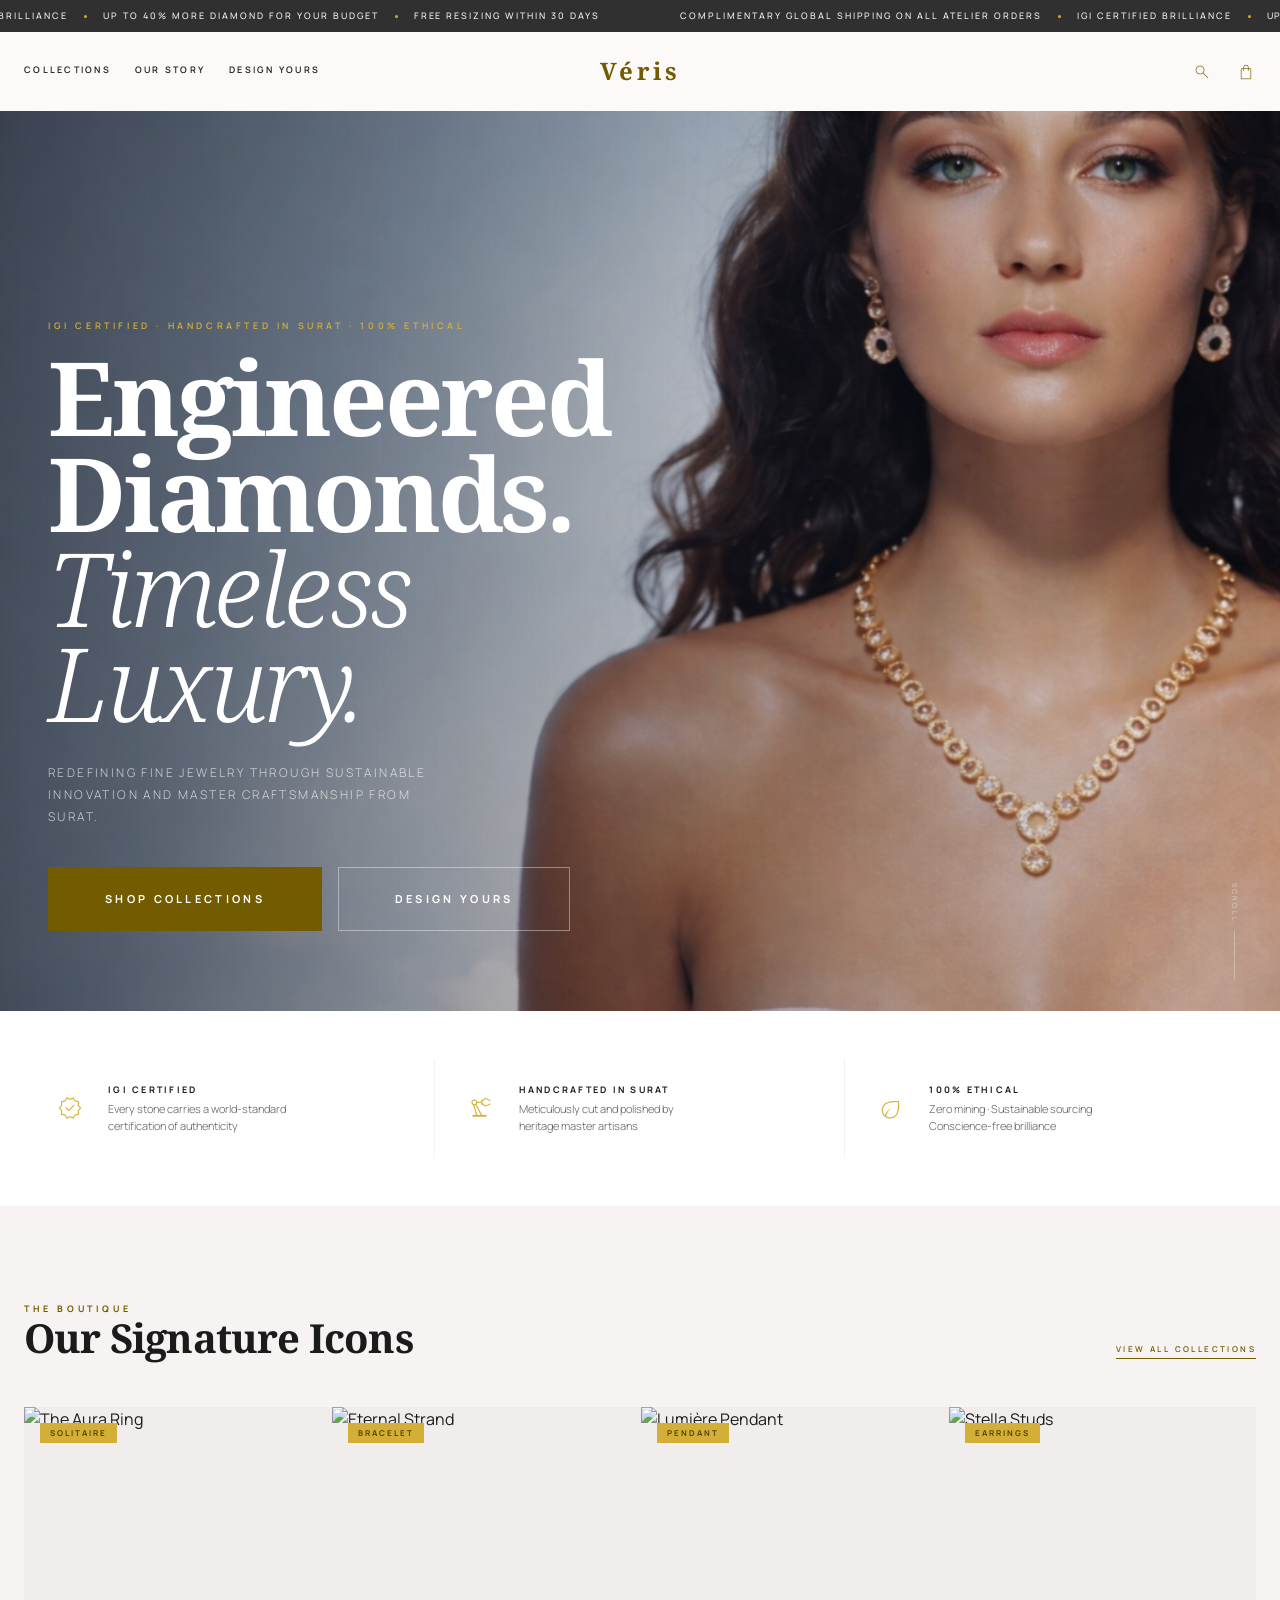
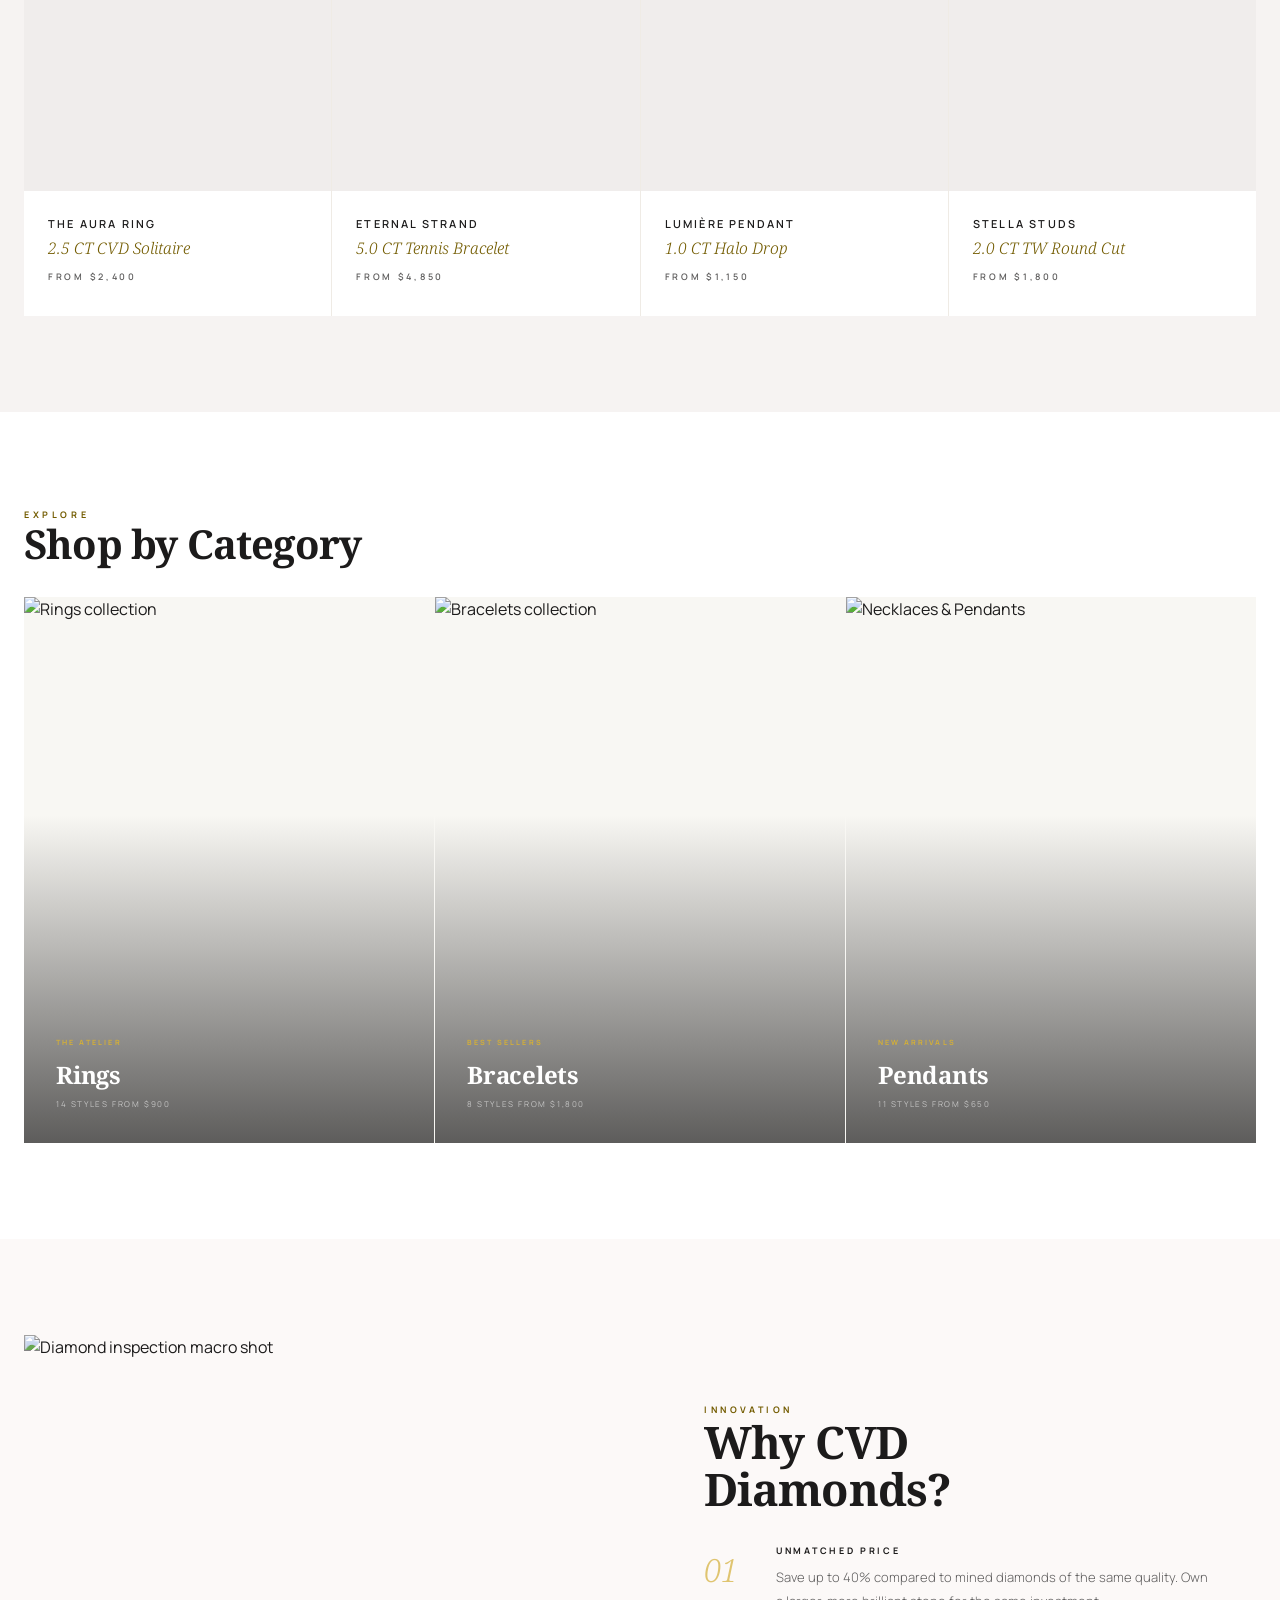
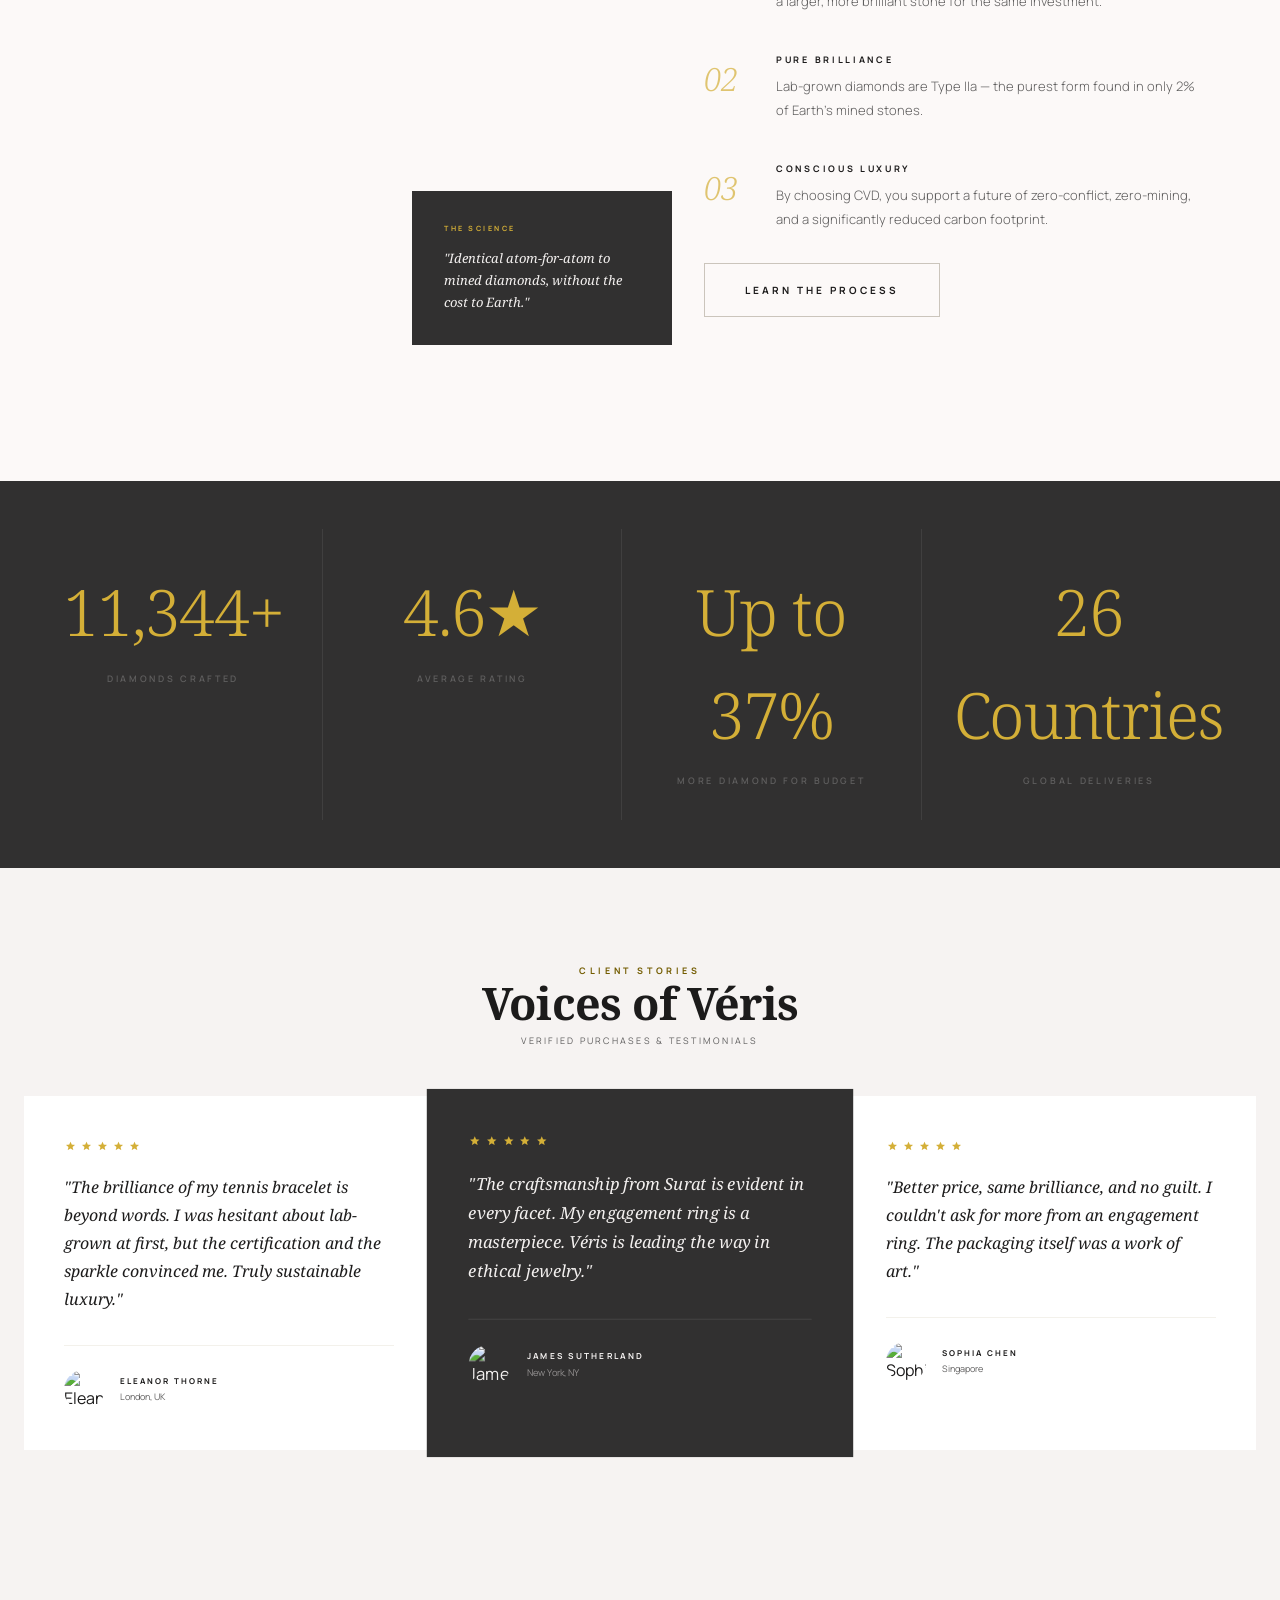
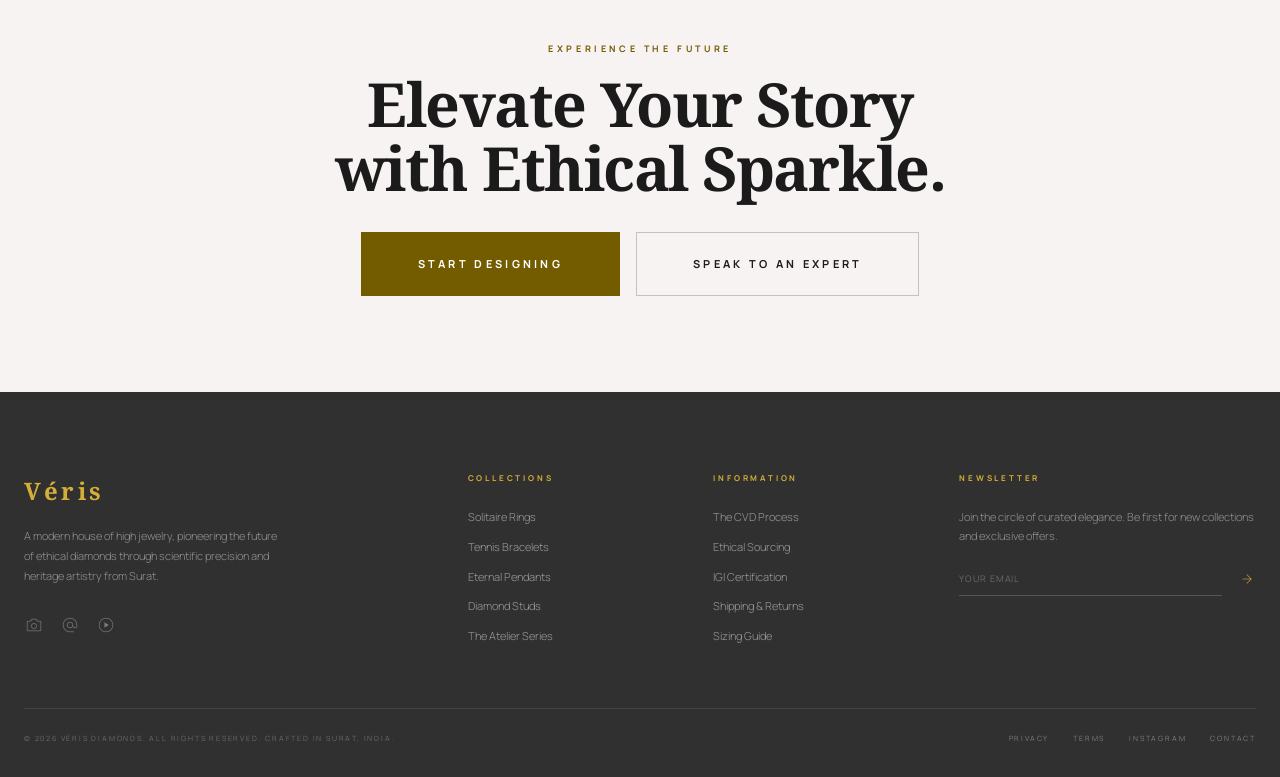
==== commit ec29170a: "fix(mobile): resolve checkout grid collapse, PDP gallery layout, and touch interactions" ====
--- a/index.html
+++ b/index.html
@@ -475,6 +475,8 @@
     }
     @media (max-width: 768px) {
       .hero-content { padding: 0 var(--space-6); }
+      .hero-actions { width: 100%; }
+      .hero-actions .btn { width: 100%; justify-content: center; }
       .section-head-row { flex-direction: column; align-items: flex-start; gap: var(--space-4); }
       .footer-grid { grid-template-columns: 1fr; }
       .footer-bottom { flex-direction: column; text-align: center; }
--- a/css/styles.css
+++ b/css/styles.css
@@ -1,5 +1,5 @@
 /* ============================================================
-   ZENVÉ DIAMONDS — Global Design System
+   VÉRIS DIAMONDS — Global Design System
    Follows DESIGN.md: Architectural Clarity & Refraction
    ============================================================ */
 
@@ -862,7 +862,7 @@
 @media (max-width: 768px) {
   .nav-link { display: none; }
   .mobile-nav { display: flex; }
-  body { padding-bottom: 72px; }
+  body { padding-bottom: calc(76px + env(safe-area-inset-bottom, 0px)); }
   .nav-inner { padding: 16px var(--space-4); }
   .nav-logo { font-size: 1.25rem; }
   .search-results { grid-template-columns: 1fr; }
@@ -870,8 +870,8 @@
   .product-grid-3 { grid-template-columns: 1fr; }
   .section { padding: var(--space-16) 0; }
   .section-lg { padding: var(--space-20) 0; }
-  .btn { padding: 16px 28px; }
-  .btn-lg { padding: 18px 36px; }
+  .btn { padding: 14px 24px; min-height: 44px; }
+  .btn-lg { padding: 16px 28px; min-height: 48px; }
 }
 
 @media (max-width: 480px) {
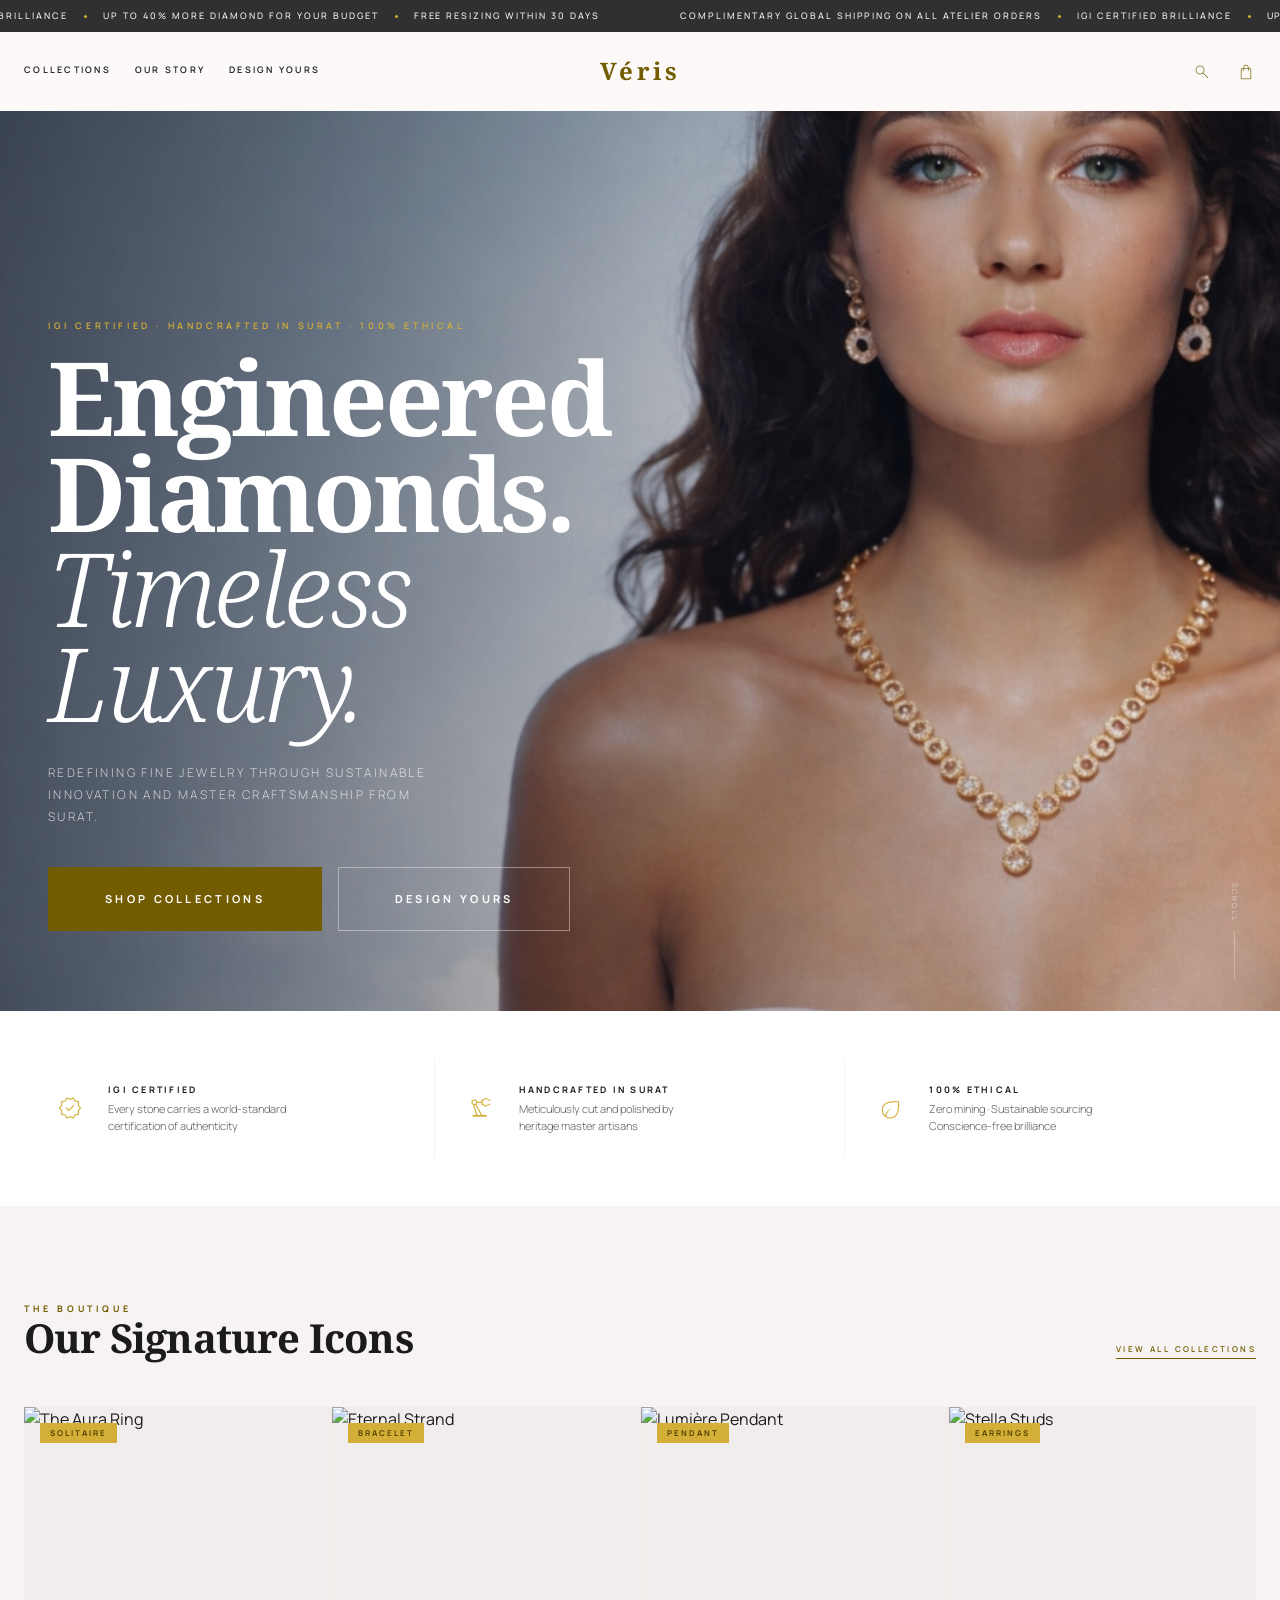
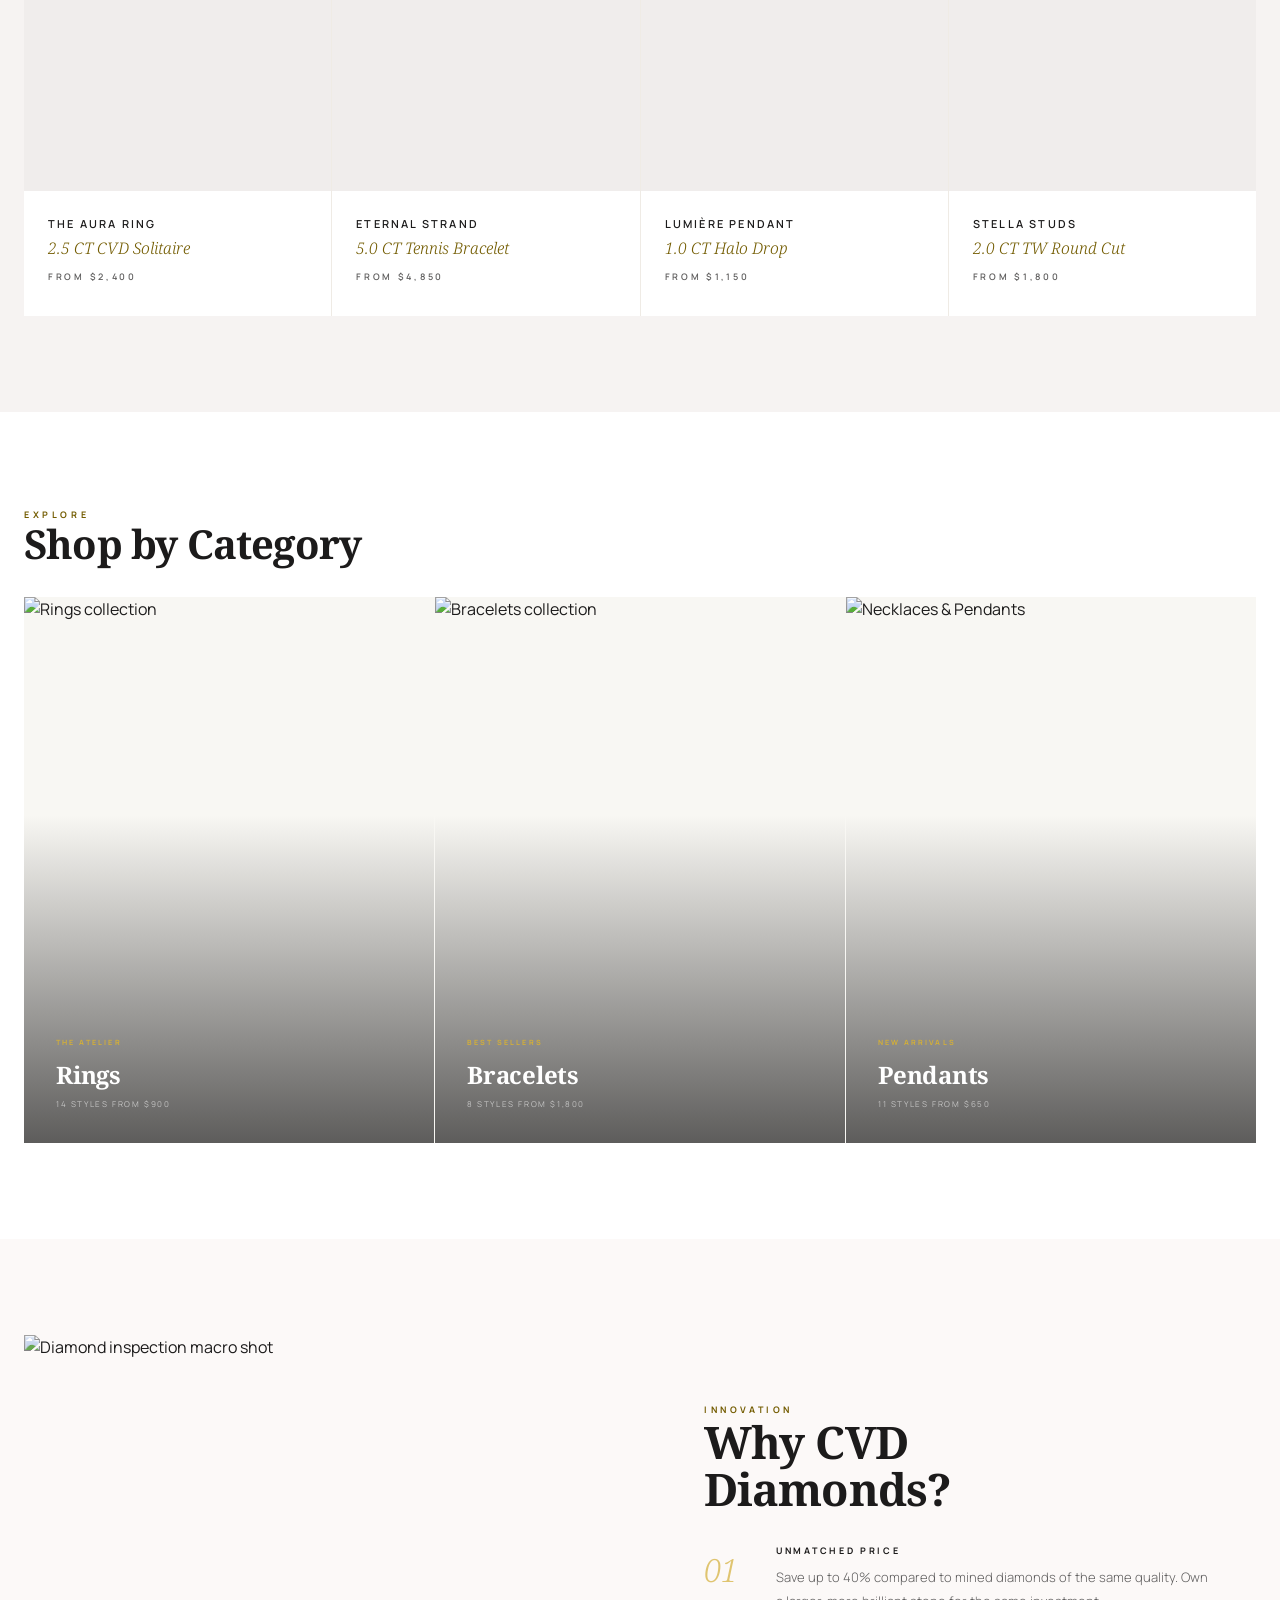
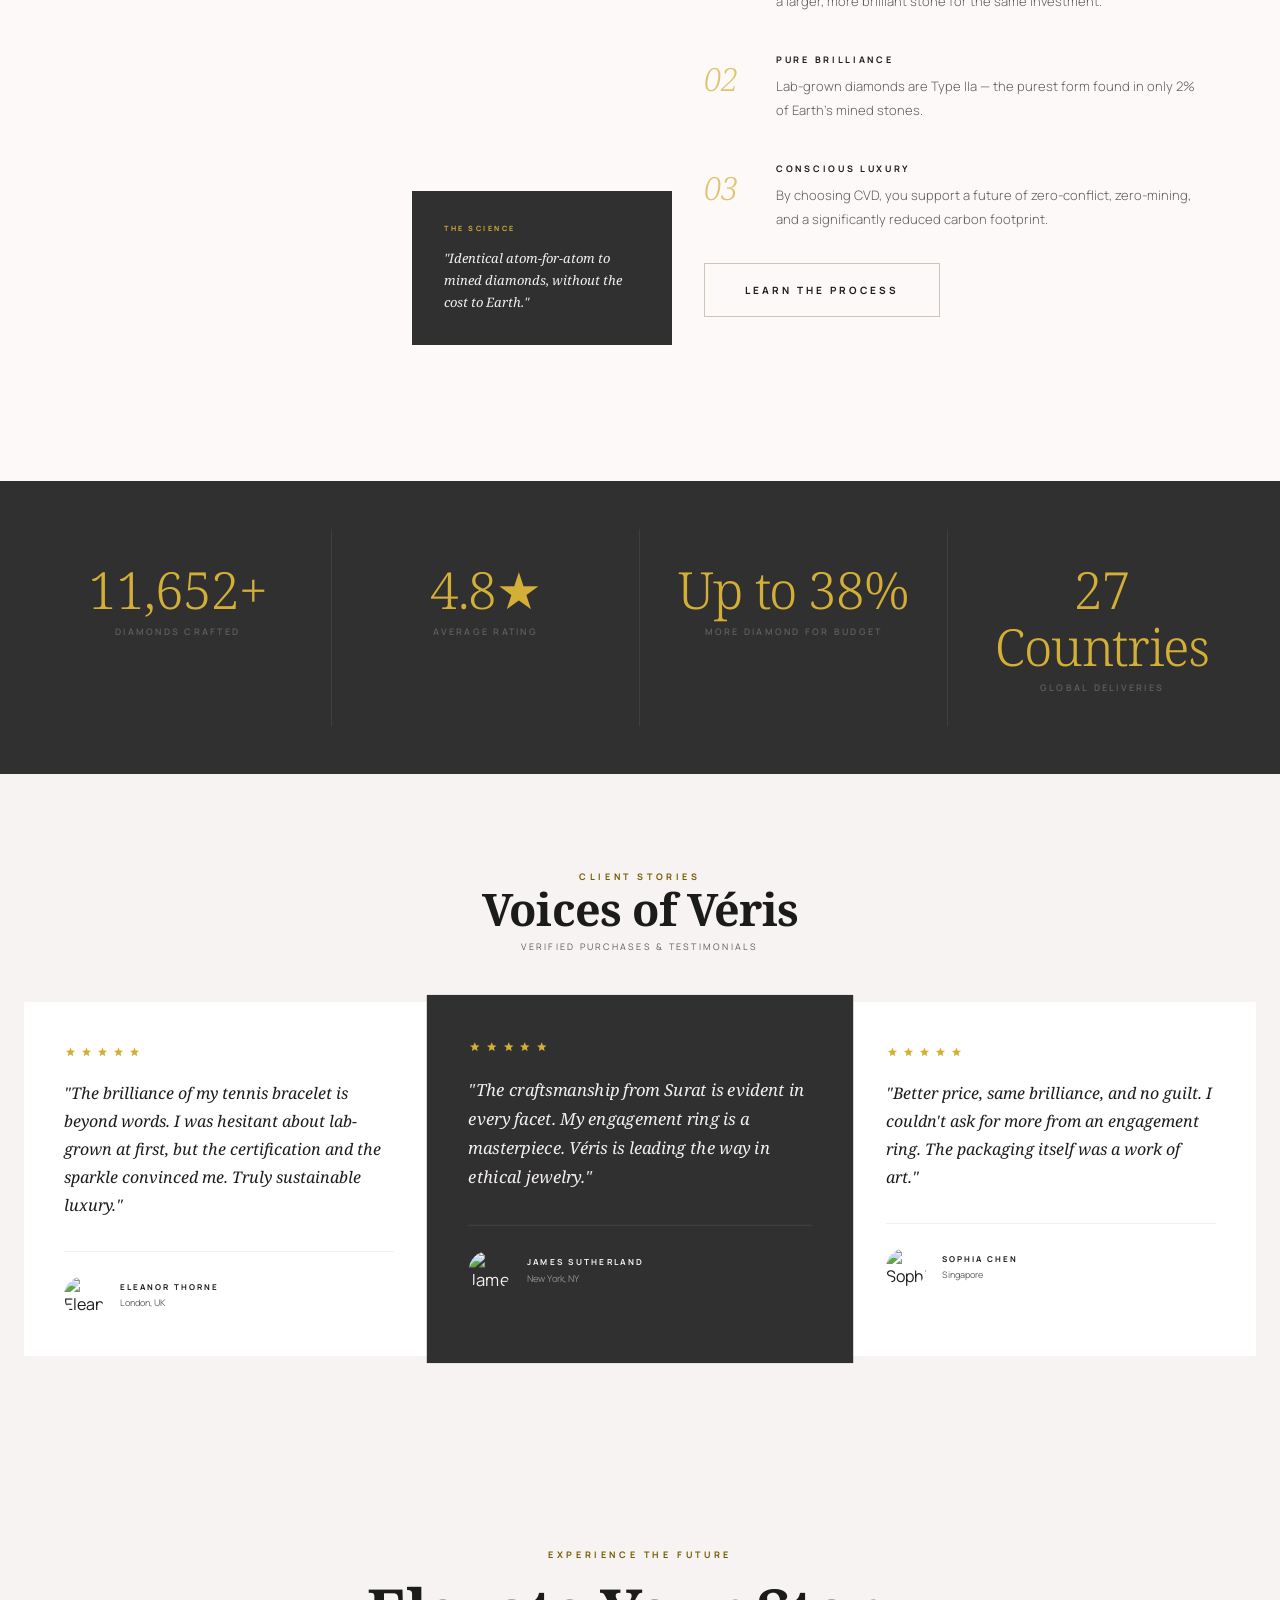
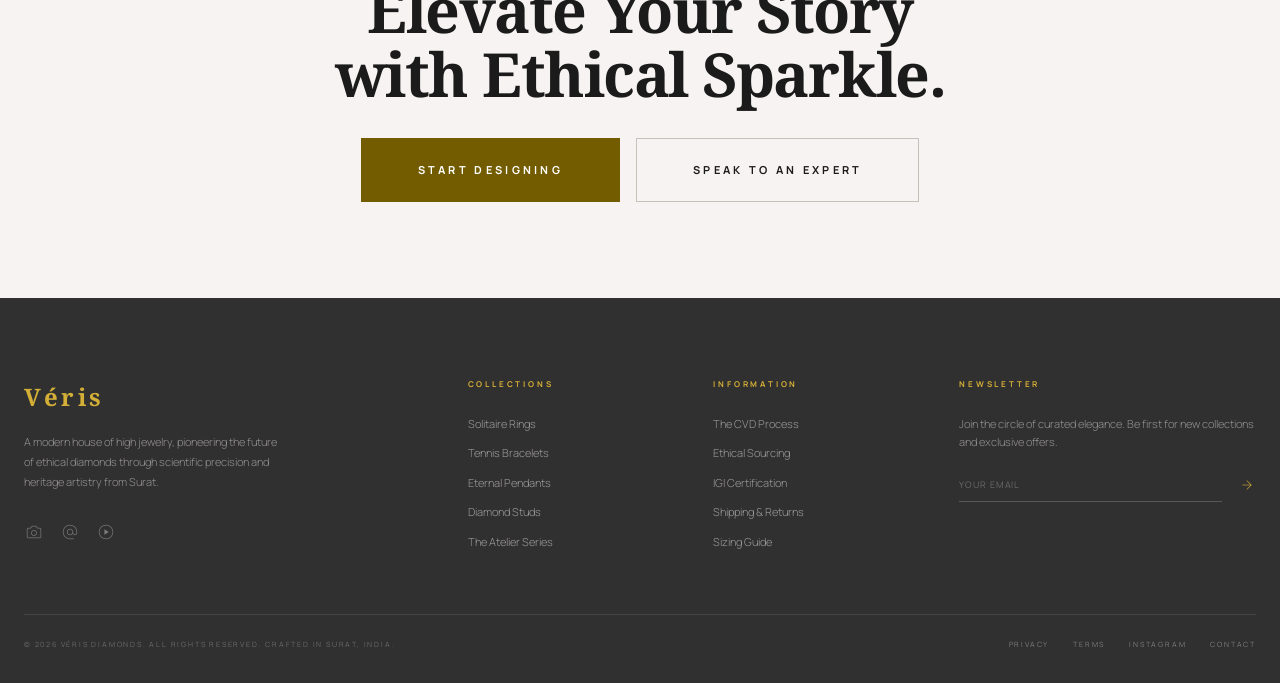
==== commit 93333779: "fix(mobile): properly frame hero model image and prevent modal clipping on mobile" ====
--- a/index.html
+++ b/index.html
@@ -27,7 +27,7 @@
       z-index: 0;
       overflow: hidden;
     }
-    .hero-bg img { width: 100%; height: 100%; object-fit: cover; }
+    .hero-bg img { width: 100%; height: 100%; object-fit: cover; object-position: 75% 10%; }
     .hero-overlay {
       position: absolute;
       inset: 0;
@@ -223,27 +223,32 @@
     .stats-section {
       background: var(--inverse-surface);
       padding: var(--space-12) 0;
+      overflow: hidden;
     }
     .stats-grid {
       display: grid;
-      grid-template-columns: repeat(4, 1fr);
+      grid-template-columns: repeat(4, minmax(0, 1fr));
       text-align: center;
+      width: 100%;
     }
     .stats-item {
       padding: var(--space-8);
       border-right: 1px solid rgba(243,240,239,0.08);
+      min-width: 0;
+      overflow: hidden;
     }
     .stats-item:last-child { border-right: none; }
 
     /* ─── Testimonials ──────────────────────────────── */
-    .testimonials-section { background: var(--surface-low); padding: var(--space-24) 0; }
+    .testimonials-section { background: var(--surface-low); padding: var(--space-24) 0; overflow: hidden; }
     .testimonials-grid {
       display: grid;
-      grid-template-columns: repeat(3, 1fr);
+      grid-template-columns: repeat(3, minmax(0, 1fr));
       gap: 1px;
       background: rgba(208,197,175,0.15);
-    }
-    .review-card { background: var(--surface-lowest); padding: var(--space-10); }
+      width: 100%;
+    }
+    .review-card { background: var(--surface-lowest); padding: var(--space-10); min-width: 0; }
     .review-card.featured {
       background: var(--inverse-surface);
       color: var(--inverse-on-surface);
@@ -432,9 +437,10 @@
       transition: color var(--transition-base);
     }
     .footer-social:hover { color: var(--primary-container); }
-    .footer-newsletter-form { display: flex; gap: 0; margin-top: var(--space-4); }
+    .footer-newsletter-form { display: flex; gap: 0; margin-top: var(--space-4); max-width: 100%; }
     .footer-newsletter-input {
       flex: 1;
+      min-width: 0;
       background: transparent;
       border: none;
       border-bottom: 1px solid rgba(243,240,239,0.2);
@@ -464,27 +470,82 @@
       .editorial-grid { grid-template-columns: 1fr; }
       .editorial-image-side { min-height: 400px; }
       .editorial-quote-card { right: var(--space-4); }
-      .footer-grid { grid-template-columns: 1fr 1fr; }
-      .stats-grid { grid-template-columns: repeat(2, 1fr); }
+      .footer-grid { grid-template-columns: repeat(2, minmax(0, 1fr)); gap: var(--space-8); }
+      .stats-grid { grid-template-columns: repeat(2, minmax(0, 1fr)); gap: var(--space-4) 0; }
+      .stats-item { padding: var(--space-6) var(--space-4); }
+      .stats-item:nth-child(2n) { border-right: none; }
       .trust-grid { grid-template-columns: 1fr; }
       .trust-item { border-right: none; border-bottom: 1px solid rgba(208,197,175,0.2); }
       .trust-item:last-child { border-bottom: none; }
       .newsletter-inner { grid-template-columns: 1fr; }
-      .testimonials-grid { grid-template-columns: 1fr; }
+      .testimonials-grid { grid-template-columns: minmax(0, 1fr); }
+      .review-card.featured { transform: none; }
       .collections-row { grid-template-columns: 1fr 1fr; }
     }
     @media (max-width: 768px) {
-      .hero-content { padding: 0 var(--space-6); }
-      .hero-actions { width: 100%; }
+      .hero {
+        height: 100svh;
+        min-height: 560px;
+        align-items: flex-end;
+        padding-bottom: 36px;
+      }
+      .hero-bg img {
+        object-position: 76% 8% !important;
+      }
+      .hero-overlay {
+        background: linear-gradient(
+          to bottom,
+          rgba(15, 15, 22, 0.1) 0%,
+          rgba(15, 15, 22, 0.2) 40%,
+          rgba(15, 15, 22, 0.72) 68%,
+          rgba(15, 15, 22, 0.95) 100%
+        );
+      }
+      .hero-content {
+        padding: 0 var(--space-6);
+        max-width: 100%;
+      }
+      .hero-eyebrow {
+        font-size: 0.55rem;
+        letter-spacing: 0.22em;
+        margin-bottom: var(--space-2);
+      }
+      .hero-title {
+        font-size: clamp(2rem, 6.8vw, 2.75rem);
+        line-height: 1.05;
+        margin-bottom: var(--space-4);
+      }
+      .hero-sub {
+        font-size: 0.72rem;
+        line-height: 1.6;
+        margin-bottom: var(--space-6);
+        max-width: 330px;
+      }
+      .hero-actions { width: 100%; gap: var(--space-3); }
       .hero-actions .btn { width: 100%; justify-content: center; }
+      .hero-scroll { display: none; }
       .section-head-row { flex-direction: column; align-items: flex-start; gap: var(--space-4); }
-      .footer-grid { grid-template-columns: 1fr; }
-      .footer-bottom { flex-direction: column; text-align: center; }
-      .stats-grid { grid-template-columns: repeat(2, 1fr); }
+      .footer-grid { grid-template-columns: minmax(0, 1fr); gap: var(--space-8); }
+      .footer-bottom { flex-direction: column; text-align: center; gap: var(--space-4); }
+      .footer-socials { justify-content: center; flex-wrap: wrap; }
+      .footer-copy { word-break: break-word; max-width: 100%; }
+      .stats-grid { grid-template-columns: repeat(2, minmax(0, 1fr)); gap: var(--space-4) 0; }
+      .stats-item { padding: var(--space-5) var(--space-2); }
+      .stats-item:nth-child(2n) { border-right: none; }
+      .stat-number { font-size: clamp(1.35rem, 5vw, 2rem); }
+      .stat-label { font-size: 0.5rem; letter-spacing: 0.18em; }
       .editorial-text-side { padding: var(--space-8) var(--space-6); }
       .collections-row { grid-template-columns: 1fr; }
-      .testimonials-grid { grid-template-columns: 1fr; }
-      .review-card.featured { transform: scale(1); }
+      .testimonials-grid { grid-template-columns: minmax(0, 1fr); }
+      .review-card { padding: var(--space-6); }
+      .review-card.featured { transform: none; }
+    }
+    @media (max-width: 480px) {
+      .stats-grid { grid-template-columns: repeat(2, minmax(0, 1fr)); gap: var(--space-4) var(--space-1); }
+      .stats-item { padding: var(--space-4) var(--space-1); }
+      .stat-number { font-size: clamp(1.15rem, 4.5vw, 1.5rem); }
+      .stat-label { font-size: 0.45rem; letter-spacing: 0.12em; }
+      .footer-desc { max-width: 100%; }
     }
   </style>
 </head>
@@ -555,7 +616,7 @@
 <!-- ─── Hero ─────────────────────────────────────────────── -->
 <section class="hero" id="hero">
   <div class="hero-bg">
-    <img class="hero-parallax-img" src="assets/hero-model.jpg" alt="Model wearing Véris diamond jewelry" style="object-position: center top;" />
+    <img class="hero-parallax-img" src="assets/hero-model.jpg" alt="Model wearing Véris diamond jewelry" />
     <div class="hero-overlay"></div>
   </div>
   <div class="hero-content animate-fade-up">
--- a/css/styles.css
+++ b/css/styles.css
@@ -79,6 +79,8 @@
   scroll-behavior: smooth;
   -webkit-font-smoothing: antialiased;
   -moz-osx-font-smoothing: grayscale;
+  overflow-x: hidden;
+  max-width: 100%;
 }
 
 body {
@@ -88,6 +90,8 @@
   line-height: 1.6;
   min-height: 100dvh;
   overflow-x: hidden;
+  max-width: 100%;
+  position: relative;
 }
 
 img { display: block; width: 100%; height: 100%; object-fit: cover; }
@@ -872,6 +876,31 @@
   .section-lg { padding: var(--space-20) 0; }
   .btn { padding: 14px 24px; min-height: 44px; }
   .btn-lg { padding: 16px 28px; min-height: 48px; }
+  .modal-overlay {
+    padding: var(--space-3);
+    align-items: flex-end;
+  }
+  .modal-panel {
+    grid-template-columns: 1fr;
+    max-width: 100%;
+    max-height: 85svh;
+    overflow-y: auto;
+    -webkit-overflow-scrolling: touch;
+  }
+  .modal-image {
+    aspect-ratio: 16/9;
+    max-height: 180px;
+  }
+  .modal-body {
+    padding: var(--space-4) var(--space-4) calc(var(--space-6) + env(safe-area-inset-bottom, 0px));
+    gap: var(--space-3);
+  }
+  .modal-close {
+    top: var(--space-2);
+    right: var(--space-2);
+    font-size: 0.55rem;
+    padding: 6px 12px;
+  }
 }
 
 @media (max-width: 480px) {
@@ -1198,19 +1227,23 @@
 /* ─── Stats Counter Section ──────────────────────────────── */
 .stat-number {
   font-family: var(--font-serif);
-  font-size: clamp(2.5rem, 5vw, 4rem);
+  font-size: clamp(1.75rem, 4vw, 3.5rem);
   font-weight: 300;
   letter-spacing: -0.02em;
   color: var(--primary-container);
+  line-height: 1.1;
+  word-break: normal;
+  overflow-wrap: break-word;
 }
 .stat-label {
   font-family: var(--font-sans);
   font-size: 0.5625rem;
   font-weight: 600;
-  letter-spacing: 0.3em;
+  letter-spacing: 0.25em;
   text-transform: uppercase;
   color: var(--secondary);
   margin-top: var(--space-2);
+  line-height: 1.4;
 }
 
 /* ─── Story / Timeline ───────────────────────────────────── */
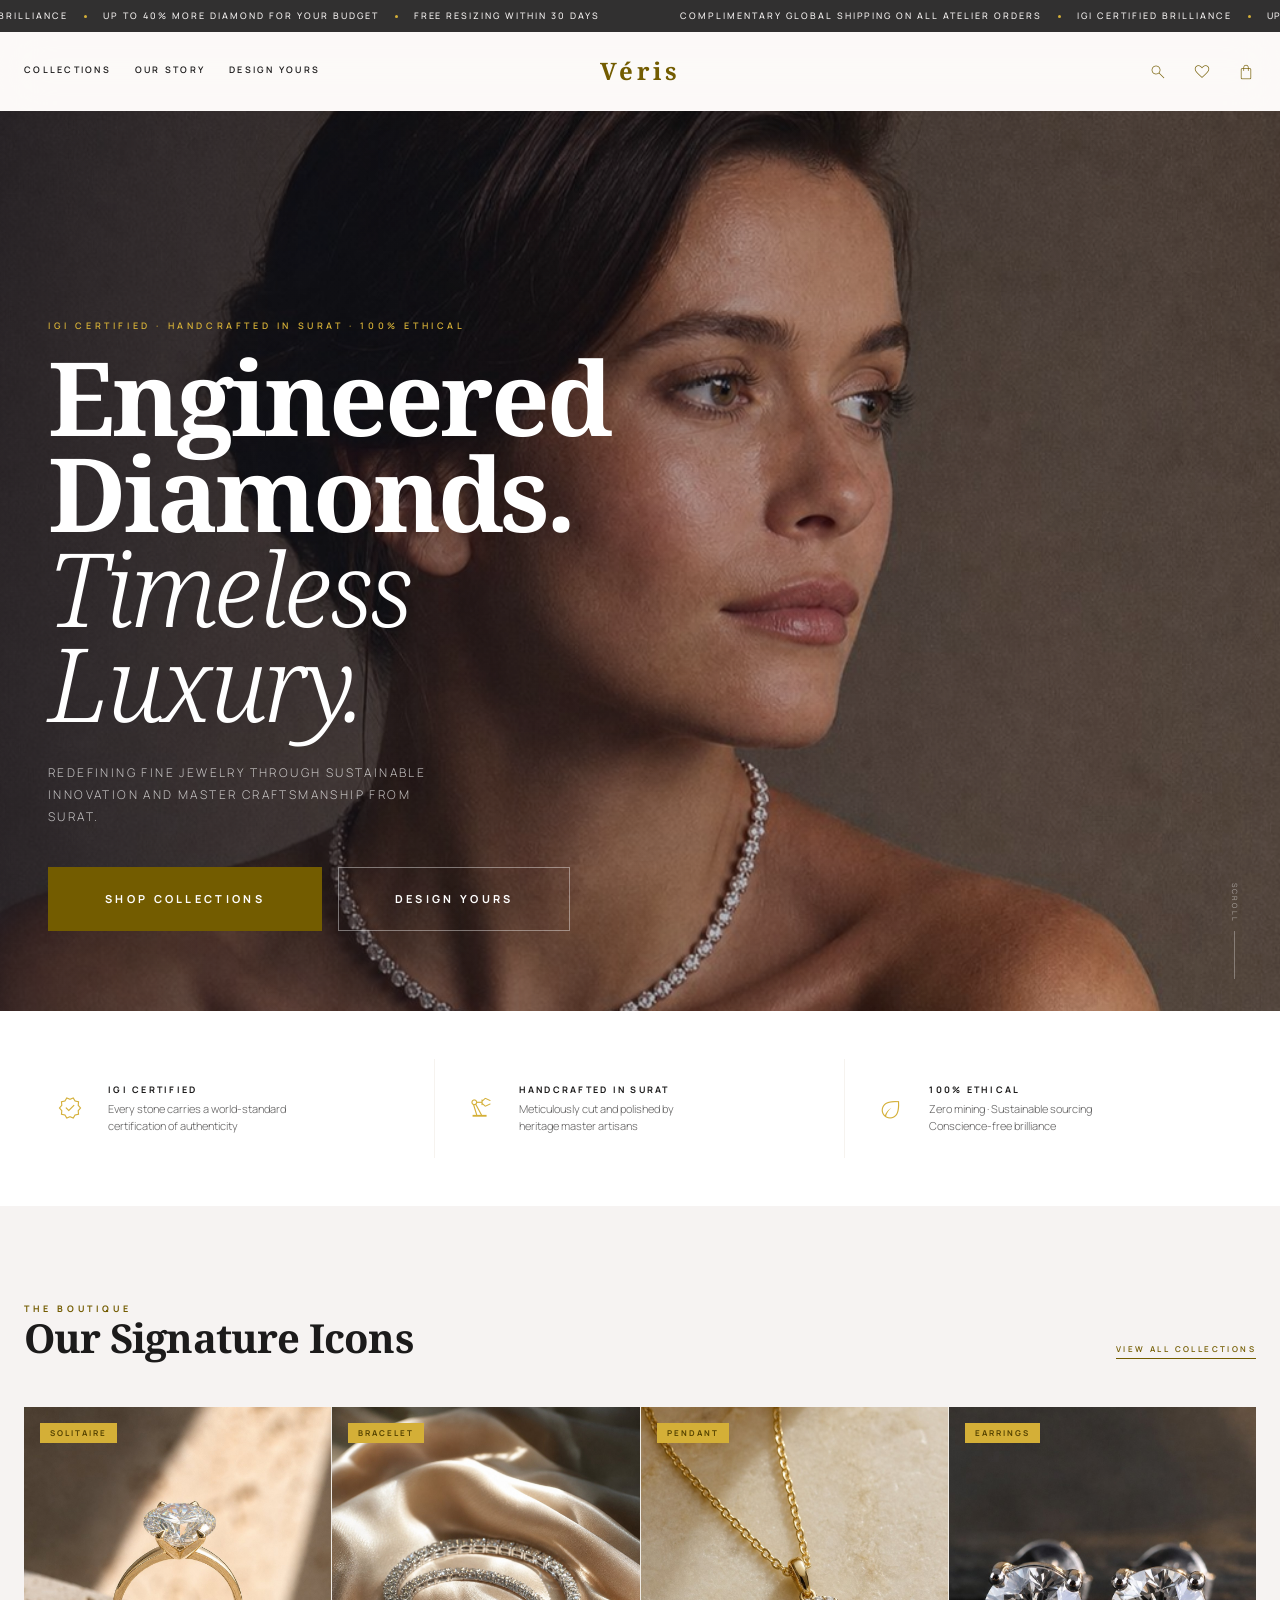
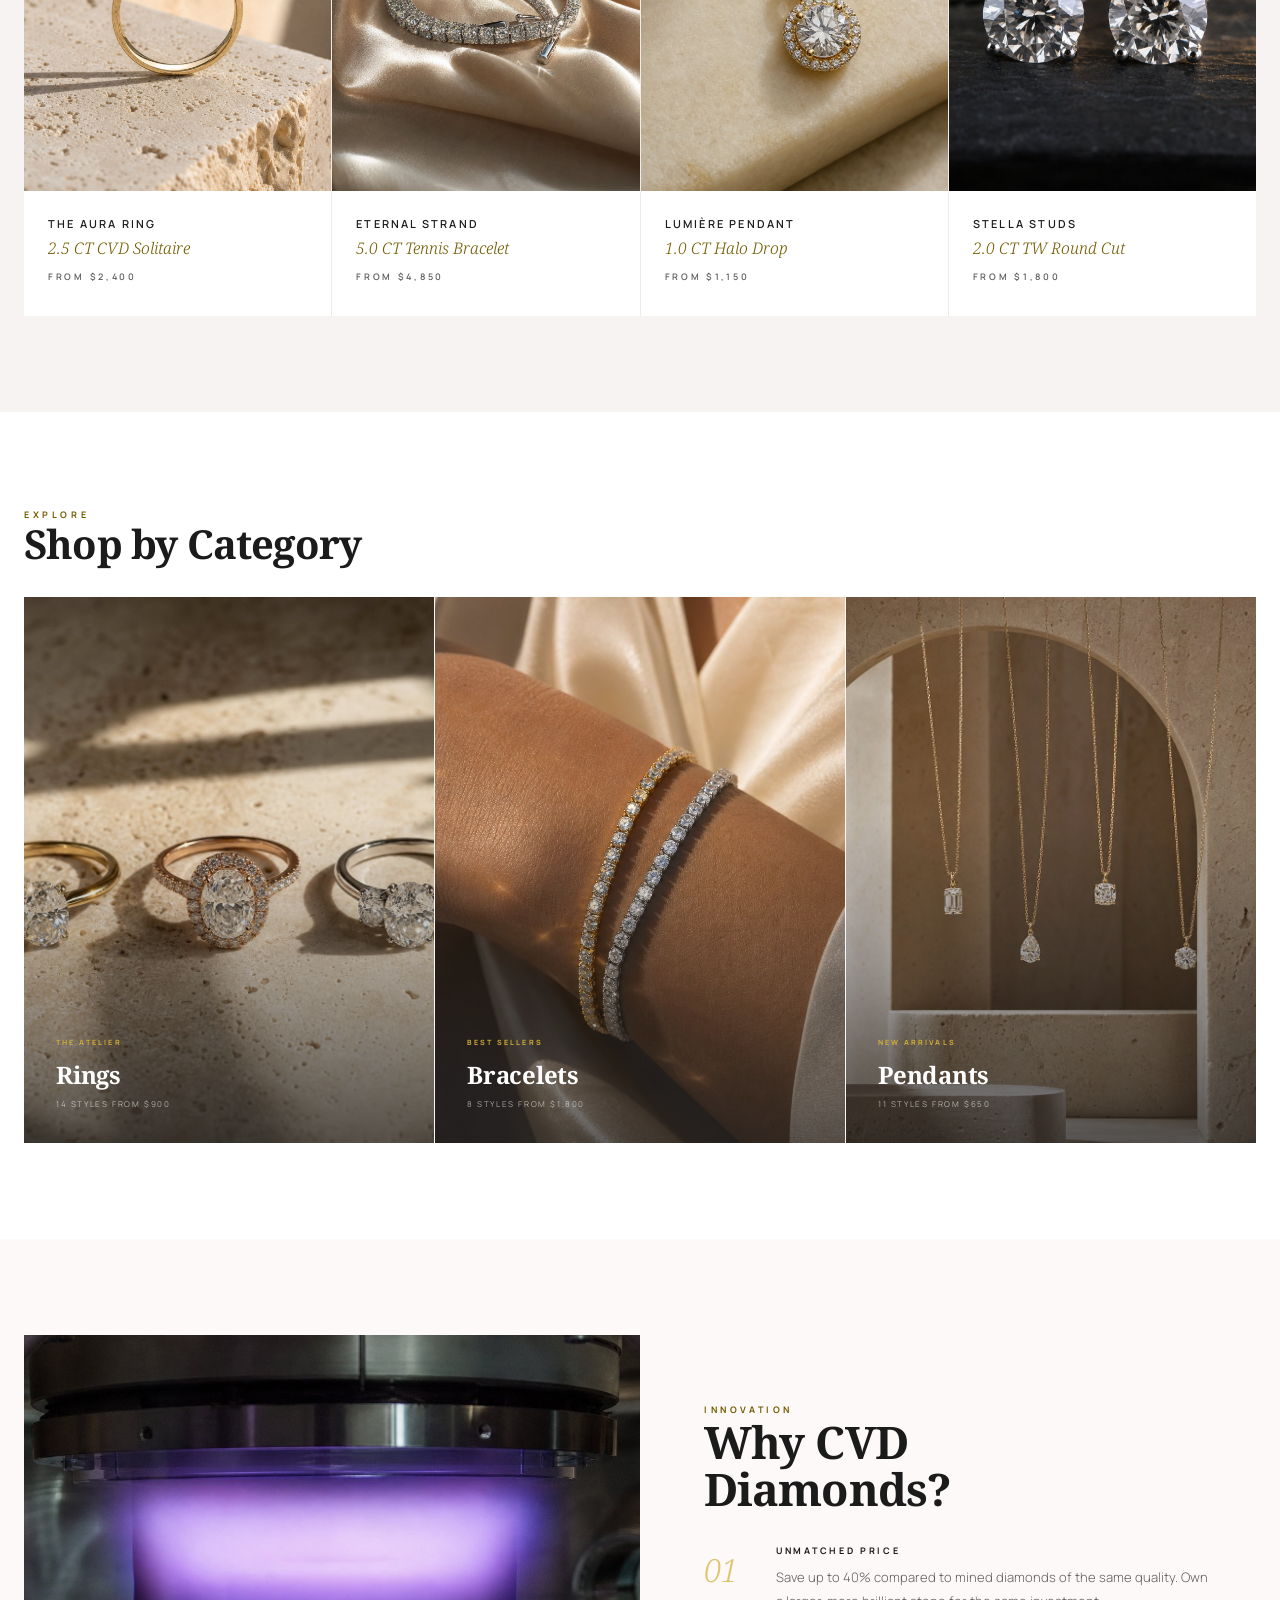
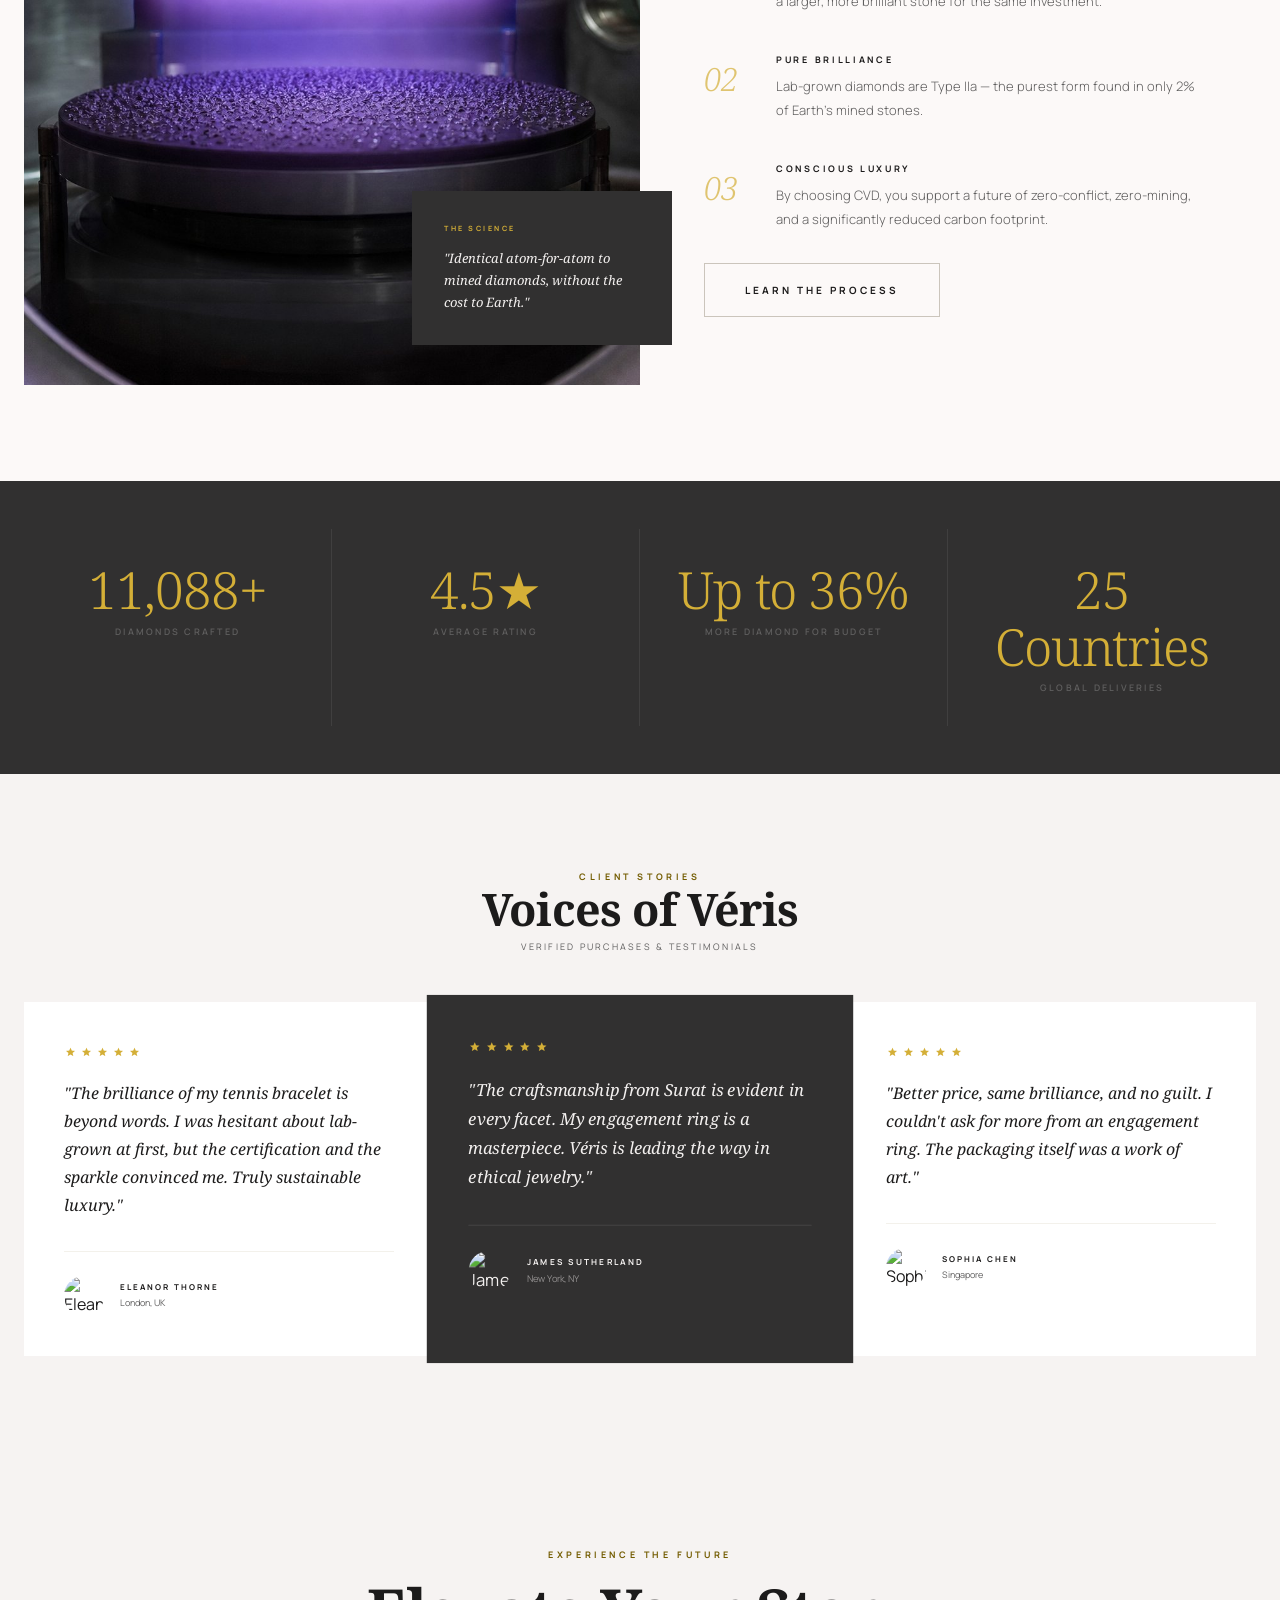
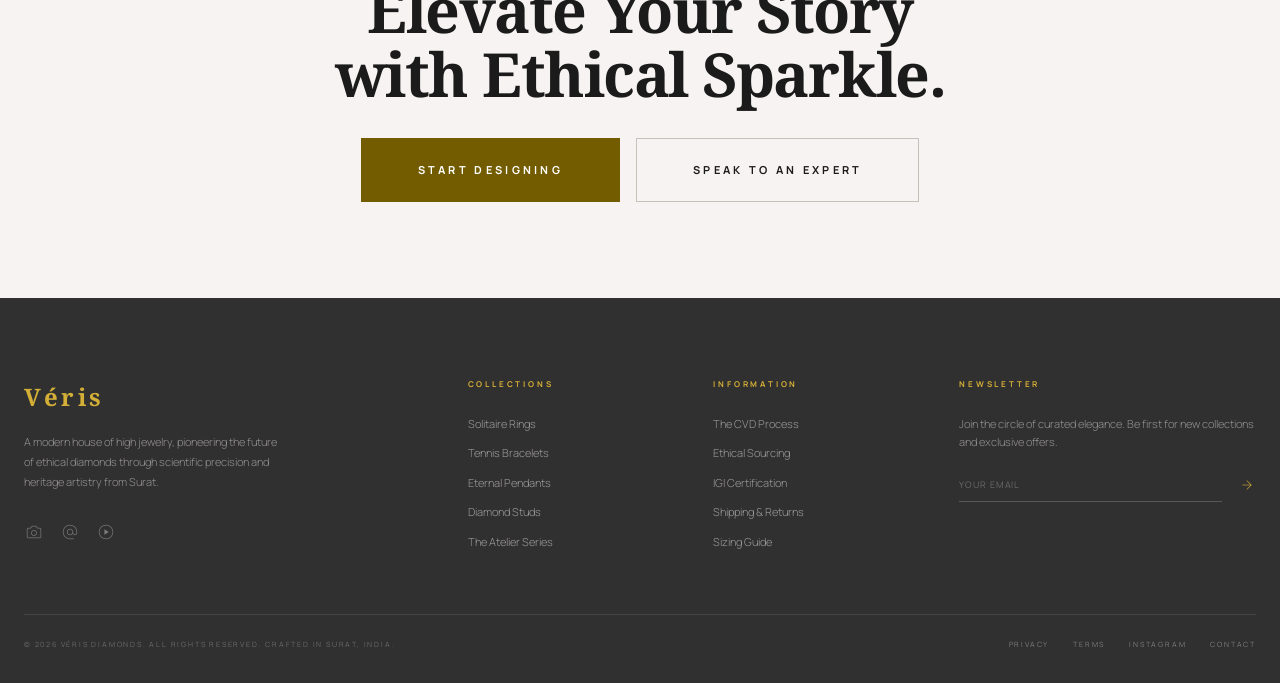
==== commit 7124e90a: "feat: integrate ring builder live preview, luxury product imagery, and e-commerce enhancements" ====
--- a/index.html
+++ b/index.html
@@ -572,6 +572,10 @@
       <button class="nav-icon-btn" data-search-open aria-label="Search">
         <span style="font-family:'Material Symbols Outlined';font-size:20px;font-variation-settings:'FILL' 0,'wght' 200">search</span>
       </button>
+      <button class="nav-icon-btn" data-wishlist-open aria-label="Wishlist">
+        <span style="font-family:'Material Symbols Outlined';font-size:20px;font-variation-settings:'FILL' 0,'wght' 200">favorite</span>
+        <span class="wishlist-badge" id="wishlist-badge">0</span>
+      </button>
       <a href="cart.html" class="nav-icon-btn" aria-label="Cart">
         <span style="font-family:'Material Symbols Outlined';font-size:20px;font-variation-settings:'FILL' 0,'wght' 200">shopping_bag</span>
         <span class="cart-badge" id="cart-badge">0</span>
@@ -693,7 +697,7 @@
     </div>
     <div class="collections-row reveal">
       <a href="collections.html?cat=rings" class="collection-tile">
-        <img src="https://images.unsplash.com/photo-1605100804763-247f67b3557e?w=900&q=80&auto=format" alt="Rings collection" />
+        <img src="assets/banner-rings.jpg" alt="Rings collection" />
         <div class="collection-tile-overlay">
           <div class="collection-tile-tag">The Atelier</div>
           <div class="collection-tile-name">Rings</div>
@@ -701,7 +705,7 @@
         </div>
       </a>
       <a href="collections.html?cat=bracelets" class="collection-tile">
-        <img src="https://images.unsplash.com/photo-1599643478518-a784e5dc4c8f?w=900&q=80&auto=format" alt="Bracelets collection" />
+        <img src="assets/banner-bracelets.jpg" alt="Bracelets collection" />
         <div class="collection-tile-overlay">
           <div class="collection-tile-tag">Best Sellers</div>
           <div class="collection-tile-name">Bracelets</div>
@@ -709,7 +713,7 @@
         </div>
       </a>
       <a href="collections.html?cat=necklaces" class="collection-tile">
-        <img src="https://images.unsplash.com/photo-1617038260897-41a1f14a8ca0?w=1400&q=80&auto=format" alt="Necklaces & Pendants" />
+        <img src="assets/banner-pendants.jpg" alt="Necklaces & Pendants" />
         <div class="collection-tile-overlay">
           <div class="collection-tile-tag">New Arrivals</div>
           <div class="collection-tile-name">Pendants</div>
@@ -725,7 +729,7 @@
   <div class="container">
     <div class="editorial-grid reveal">
       <div class="editorial-image-side">
-        <img src="https://images.unsplash.com/photo-1617038260897-41a1f14a8ca0?w=1400&q=80&auto=format" alt="Diamond inspection macro shot" style="filter:grayscale(0.25)" />
+        <img src="assets/cvd-process.jpg" alt="CVD Diamond Synthesis Reactor" />
         <div class="editorial-quote-card">
           <div style="font-family:var(--font-sans);font-size:0.45rem;font-weight:700;letter-spacing:0.35em;text-transform:uppercase;color:var(--primary-container);margin-bottom:var(--space-3)">The Science</div>
           <p style="font-family:var(--font-serif);font-style:italic;font-size:0.8125rem;line-height:1.7">"Identical atom-for-atom to mined diamonds, without the cost to Earth."</p>
@@ -862,10 +866,10 @@
       <div>
         <div class="footer-logo">Véris</div>
         <p class="footer-desc">A modern house of high jewelry, pioneering the future of ethical diamonds through scientific precision and heritage artistry from Surat.</p>
-        <div style="display:flex;gap:var(--space-4);margin-top:var(--space-6)">
-          <a href="#" style="font-family:'Material Symbols Outlined';font-size:20px;color:rgba(243,240,239,0.4);font-variation-settings:'FILL' 0,'wght' 200;transition:color 300ms ease-out" onmouseover="this.style.color='var(--primary-container)'" onmouseout="this.style.color='rgba(243,240,239,0.4)'">photo_camera</a>
-          <a href="#" style="font-family:'Material Symbols Outlined';font-size:20px;color:rgba(243,240,239,0.4);font-variation-settings:'FILL' 0,'wght' 200;transition:color 300ms ease-out" onmouseover="this.style.color='var(--primary-container)'" onmouseout="this.style.color='rgba(243,240,239,0.4)'">alternate_email</a>
-          <a href="#" style="font-family:'Material Symbols Outlined';font-size:20px;color:rgba(243,240,239,0.4);font-variation-settings:'FILL' 0,'wght' 200;transition:color 300ms ease-out" onmouseover="this.style.color='var(--primary-container)'" onmouseout="this.style.color='rgba(243,240,239,0.4)'">play_circle</a>
+        <div class="footer-social-icons">
+          <a href="#" class="footer-social-icon" aria-label="Camera">photo_camera</a>
+          <a href="#" class="footer-social-icon" aria-label="Email">alternate_email</a>
+          <a href="#" class="footer-social-icon" aria-label="Video">play_circle</a>
         </div>
       </div>
       <div>
@@ -884,8 +888,8 @@
           <a href="our-story.html" class="footer-link">The CVD Process</a>
           <a href="our-story.html#ethics" class="footer-link">Ethical Sourcing</a>
           <a href="our-story.html#certification" class="footer-link">IGI Certification</a>
-          <a href="#" class="footer-link">Shipping & Returns</a>
-          <a href="#" class="footer-link">Sizing Guide</a>
+          <a href="#" class="footer-link" data-policy="shipping">Shipping & Returns</a>
+          <a href="#" class="footer-link" data-sizeguide-open>Sizing Guide</a>
         </div>
       </div>
       <div>
@@ -900,10 +904,10 @@
     <div class="footer-bottom">
       <div class="footer-copy">© 2026 Véris Diamonds. All Rights Reserved. Crafted in Surat, India.</div>
       <div class="footer-socials">
-        <a href="#" class="footer-social">Privacy</a>
-        <a href="#" class="footer-social">Terms</a>
+        <a href="#" class="footer-social" data-policy="privacy">Privacy</a>
+        <a href="#" class="footer-social" data-policy="terms">Terms</a>
         <a href="#" class="footer-social">Instagram</a>
-        <a href="#" class="footer-social">Contact</a>
+        <a href="#" class="footer-social" data-policy="contact">Contact</a>
       </div>
     </div>
   </div>
@@ -933,44 +937,18 @@
   </a>
 </nav>
 
+<script src="js/products.js"></script>
 <script src="js/app.js"></script>
 <script>
-  // ─── Bestseller Products Data ─────────────────────────────
-  const PRODUCTS = [
-    {
-      id: 1, name: 'The Aura Ring', sub: '2.5 CT CVD Solitaire', price: 2400, tag: 'Solitaire',
-      img: 'https://images.unsplash.com/photo-1605100804763-247f67b3557e?w=900&q=80&auto=format',
-      href: 'product.html?id=1',
-      desc: 'A timeless 2.5 carat CVD solitaire ring set in 18K gold. IGI certified for cut, color, and clarity.'
-    },
-    {
-      id: 2, name: 'Eternal Strand', sub: '5.0 CT Tennis Bracelet', price: 4850, tag: 'Bracelet',
-      img: 'https://images.unsplash.com/photo-1599643478518-a784e5dc4c8f?w=900&q=80&auto=format',
-      href: 'product.html?id=2',
-      desc: 'Five carats of continuous lab-grown brilliance set in 18K white gold. Handcrafted heritage of Surat.'
-    },
-    {
-      id: 3, name: 'Lumière Pendant', sub: '1.0 CT Halo Drop', price: 1150, tag: 'Pendant',
-      img: 'https://images.unsplash.com/photo-1617038260897-41a1f14a8ca0?w=1400&q=80&auto=format',
-      href: 'product.html?id=3',
-      desc: 'A sculptural halo pendant in geometric form. 1.0 carat center stone with pavé diamonds.'
-    },
-    {
-      id: 4, name: 'Stella Studs', sub: '2.0 CT TW Round Cut', price: 1800, tag: 'Earrings',
-      img: 'https://images.unsplash.com/photo-1515562141207-7a88fb7ce338?w=900&q=80&auto=format',
-      href: 'product.html?id=4',
-      desc: 'Classic four-prong stud earrings. 2.0 CTW round brilliant cut CVD diamonds in 18K white gold.'
-    }
-  ];
-
   function renderBestsellers() {
     const grid = document.getElementById('bestseller-grid');
     if (!grid) return;
-    grid.innerHTML = PRODUCTS.map(p => `
+    const items = (window.PRODUCTS && window.PRODUCTS.length) ? window.PRODUCTS.slice(0, 4) : [];
+    grid.innerHTML = items.map(p => `
       <div class="product-card" onclick="QuickView.open(${JSON.stringify(p).replace(/"/g, '&quot;')})">
         <div class="product-card-image">
           <img src="${p.img}" alt="${p.name}" loading="lazy" />
-          <div class="product-card-tag">${p.tag}</div>
+          <div class="product-card-tag">${p.tag || p.cat}</div>
         </div>
         <div class="product-card-body">
           <div class="product-card-name">${p.name}</div>
--- a/css/styles.css
+++ b/css/styles.css
@@ -805,6 +805,175 @@
   text-transform: uppercase;
 }
 
+/* ─── Footer ─────────────────────────────────────────────── */
+.site-footer,
+.footer {
+  background: var(--inverse-surface);
+  color: var(--inverse-on-surface);
+  padding: var(--space-20) 0 var(--space-8);
+  position: relative;
+  z-index: 10;
+  width: 100%;
+}
+
+.footer-grid {
+  display: grid;
+  grid-template-columns: 2fr 1fr 1fr 1.5fr;
+  gap: var(--space-12);
+  margin-bottom: var(--space-16);
+}
+
+.footer-logo {
+  font-family: var(--font-serif);
+  font-size: 1.5rem;
+  font-weight: 700;
+  letter-spacing: 0.15em;
+  color: var(--primary-container);
+  margin-bottom: var(--space-4);
+}
+
+.footer-desc {
+  font-family: var(--font-sans);
+  font-size: 0.6875rem;
+  font-weight: 300;
+  line-height: 1.8;
+  color: rgba(243, 240, 239, 0.5);
+  max-width: 260px;
+}
+
+.footer-social-icons {
+  display: flex;
+  gap: var(--space-4);
+  margin-top: var(--space-6);
+}
+
+.footer-social-icon {
+  font-family: 'Material Symbols Outlined';
+  font-size: 20px;
+  color: rgba(243, 240, 239, 0.4);
+  font-variation-settings: 'FILL' 0, 'wght' 200;
+  transition: color var(--transition-base);
+  display: inline-flex;
+  align-items: center;
+  justify-content: center;
+  text-decoration: none;
+}
+
+.footer-social-icon:hover {
+  color: var(--primary-container);
+}
+
+.footer-col-title {
+  font-family: var(--font-sans);
+  font-size: 0.5rem;
+  font-weight: 700;
+  letter-spacing: 0.35em;
+  text-transform: uppercase;
+  color: var(--primary-container);
+  margin-bottom: var(--space-6);
+}
+
+.footer-links {
+  display: flex;
+  flex-direction: column;
+  gap: var(--space-3);
+}
+
+.footer-link {
+  font-family: var(--font-sans);
+  font-size: 0.6875rem;
+  font-weight: 300;
+  color: rgba(243, 240, 239, 0.55);
+  transition: color var(--transition-base);
+  text-decoration: none;
+}
+
+.footer-link:hover {
+  color: var(--primary-container);
+}
+
+.footer-bottom {
+  border-top: 1px solid rgba(243, 240, 239, 0.1);
+  padding-top: var(--space-6);
+  display: flex;
+  justify-content: space-between;
+  align-items: center;
+  gap: var(--space-4);
+  flex-wrap: wrap;
+}
+
+.footer-copy {
+  font-family: var(--font-sans);
+  font-size: 0.45rem;
+  letter-spacing: 0.25em;
+  text-transform: uppercase;
+  color: rgba(243, 240, 239, 0.3);
+}
+
+.footer-socials {
+  display: flex;
+  gap: var(--space-6);
+}
+
+.footer-social {
+  font-family: var(--font-sans);
+  font-size: 0.45rem;
+  letter-spacing: 0.25em;
+  text-transform: uppercase;
+  color: rgba(243, 240, 239, 0.4);
+  transition: color var(--transition-base);
+  text-decoration: none;
+}
+
+.footer-social:hover {
+  color: var(--primary-container);
+}
+
+.footer-newsletter-form {
+  display: flex;
+  gap: 0;
+  margin-top: var(--space-4);
+  max-width: 100%;
+}
+
+.footer-newsletter-input {
+  flex: 1;
+  min-width: 0;
+  background: transparent;
+  border: none;
+  border-bottom: 1px solid rgba(243, 240, 239, 0.2);
+  padding: 10px 0;
+  font-family: var(--font-sans);
+  font-size: 0.5625rem;
+  letter-spacing: 0.1em;
+  color: var(--inverse-on-surface);
+  outline: none;
+}
+
+.footer-newsletter-input::placeholder {
+  color: rgba(243, 240, 239, 0.3);
+}
+
+.footer-newsletter-input:focus {
+  border-color: var(--primary-container);
+}
+
+.footer-newsletter-btn {
+  background: none;
+  border: none;
+  cursor: pointer;
+  padding: 0 0 0 var(--space-4);
+  font-family: 'Material Symbols Outlined';
+  font-size: 18px;
+  color: var(--primary-container);
+  font-variation-settings: 'FILL' 0, 'wght' 200;
+  transition: opacity var(--transition-base);
+}
+
+.footer-newsletter-btn:hover {
+  opacity: 0.7;
+}
+
 /* ─── Material Symbols (loaded via Google Fonts link tag) ─── */
 .material-icon {
   font-family: 'Material Symbols Outlined';
@@ -861,6 +1030,7 @@
   .product-grid-3 { grid-template-columns: repeat(2, 1fr); }
   .modal-panel { grid-template-columns: 1fr; max-width: 480px; }
   .modal-image { aspect-ratio: 3/2; }
+  .footer-grid { grid-template-columns: repeat(2, minmax(0, 1fr)); gap: var(--space-8); }
 }
 
 @media (max-width: 768px) {
@@ -901,10 +1071,15 @@
     font-size: 0.55rem;
     padding: 6px 12px;
   }
+  .footer-grid { grid-template-columns: minmax(0, 1fr); gap: var(--space-8); }
+  .footer-bottom { flex-direction: column; text-align: center; gap: var(--space-4); }
+  .footer-socials { justify-content: center; flex-wrap: wrap; }
+  .footer-copy { word-break: break-word; max-width: 100%; }
 }
 
 @media (max-width: 480px) {
   .product-grid-4, .product-grid-3 { grid-template-columns: 1fr; }
+  .footer-desc { max-width: 100%; }
 }
 
 /* ─── Page-specific: Filter Sidebar ──────────────────────── */
@@ -1317,15 +1492,293 @@
   color: var(--on-primary-container);
 }
 
-/* ─── Story page cert grid override ─────────────────────── */
-@media (max-width: 900px) {
-  div[style*="grid-template-columns:repeat(4"] {
-    grid-template-columns: repeat(2, 1fr) !important;
-  }
-}
-@media (max-width: 600px) {
-  div[style*="grid-template-columns:repeat(4"] {
-    grid-template-columns: 1fr !important;
-  }
-}
-
+
+/* ─── Wishlist Badge ────────────────────────────────────── */
+.wishlist-badge {
+  position: absolute;
+  top: -6px;
+  right: -6px;
+  width: 16px;
+  height: 16px;
+  background: var(--primary);
+  color: #ffffff;
+  border-radius: 50%;
+  font-size: 8px;
+  font-weight: 700;
+  display: flex;
+  align-items: center;
+  justify-content: center;
+  font-family: var(--font-sans);
+  letter-spacing: 0;
+  opacity: 0;
+  transform: scale(0);
+  transition: all var(--transition-base);
+}
+.wishlist-badge.visible { opacity: 1; transform: scale(1); }
+
+/* ─── Wishlist Slide-Out Drawer ─────────────────────────── */
+.wishlist-drawer-overlay {
+  position: fixed;
+  inset: 0;
+  background: rgba(28, 27, 27, 0.45);
+  backdrop-filter: blur(8px);
+  z-index: 250;
+  opacity: 0;
+  visibility: hidden;
+  transition: opacity var(--transition-base), visibility var(--transition-base);
+}
+.wishlist-drawer-overlay.open {
+  opacity: 1;
+  visibility: visible;
+}
+.wishlist-drawer {
+  position: fixed;
+  top: 0;
+  right: 0;
+  bottom: 0;
+  width: 100%;
+  max-width: 440px;
+  background: var(--surface-lowest);
+  box-shadow: var(--shadow-modal);
+  z-index: 260;
+  display: flex;
+  flex-direction: column;
+  transform: translateX(100%);
+  transition: transform var(--transition-base);
+}
+.wishlist-drawer-overlay.open .wishlist-drawer {
+  transform: translateX(0);
+}
+.wishlist-drawer-header {
+  display: flex;
+  justify-content: space-between;
+  align-items: center;
+  padding: var(--space-6) var(--space-8);
+  background: var(--surface-low);
+  border-bottom: 1px solid rgba(208, 197, 175, 0.2);
+}
+.wishlist-drawer-title {
+  font-family: var(--font-serif);
+  font-size: 1.125rem;
+  font-weight: 400;
+  letter-spacing: -0.01em;
+}
+.wishlist-drawer-close {
+  font-family: var(--font-sans);
+  font-size: 0.625rem;
+  font-weight: 600;
+  letter-spacing: 0.2em;
+  text-transform: uppercase;
+  color: var(--secondary);
+  transition: color var(--transition-base);
+}
+.wishlist-drawer-close:hover { color: var(--primary); }
+.wishlist-drawer-body {
+  flex: 1;
+  overflow-y: auto;
+  padding: var(--space-6) var(--space-8);
+  display: flex;
+  flex-direction: column;
+  gap: var(--space-6);
+}
+.wishlist-item {
+  display: grid;
+  grid-template-columns: 80px 1fr;
+  gap: var(--space-4);
+  align-items: start;
+  padding-bottom: var(--space-6);
+  border-bottom: 1px solid rgba(208, 197, 175, 0.15);
+}
+.wishlist-item-thumb {
+  aspect-ratio: 1;
+  background: var(--surface-low);
+  overflow: hidden;
+}
+.wishlist-item-thumb img { width: 100%; height: 100%; object-fit: cover; }
+.wishlist-item-info {
+  display: flex;
+  flex-direction: column;
+  gap: var(--space-1);
+}
+.wishlist-item-name {
+  font-family: var(--font-sans);
+  font-size: 0.6875rem;
+  font-weight: 700;
+  letter-spacing: 0.15em;
+  text-transform: uppercase;
+}
+.wishlist-item-sub {
+  font-family: var(--font-sans);
+  font-size: 0.6875rem;
+  font-weight: 300;
+  color: var(--secondary);
+}
+.wishlist-item-price {
+  font-family: var(--font-serif);
+  font-size: 1rem;
+  font-weight: 400;
+  color: var(--primary);
+  margin-top: var(--space-1);
+}
+.wishlist-item-actions {
+  display: flex;
+  gap: var(--space-3);
+  margin-top: var(--space-2);
+}
+.wishlist-move-btn {
+  font-family: var(--font-sans);
+  font-size: 0.5625rem;
+  font-weight: 700;
+  letter-spacing: 0.2em;
+  text-transform: uppercase;
+  background: var(--primary);
+  color: #fff;
+  padding: 8px 12px;
+  transition: opacity var(--transition-base);
+}
+.wishlist-move-btn:hover { opacity: 0.85; }
+.wishlist-del-btn {
+  font-family: var(--font-sans);
+  font-size: 0.5625rem;
+  font-weight: 500;
+  letter-spacing: 0.15em;
+  text-transform: uppercase;
+  color: var(--secondary);
+  padding: 8px;
+  transition: color var(--transition-base);
+}
+.wishlist-del-btn:hover { color: var(--error); }
+.wishlist-empty {
+  text-align: center;
+  padding: var(--space-16) var(--space-4);
+  display: flex;
+  flex-direction: column;
+  align-items: center;
+  gap: var(--space-4);
+}
+.wishlist-empty-icon {
+  font-family: 'Material Symbols Outlined';
+  font-size: 48px;
+  color: rgba(208, 197, 175, 0.4);
+  font-variation-settings: 'FILL' 0, 'wght' 100;
+}
+
+/* ─── Size Guide & Info Modals ──────────────────────────── */
+.info-modal-overlay {
+  position: fixed;
+  inset: 0;
+  background: rgba(28, 27, 27, 0.6);
+  backdrop-filter: blur(16px);
+  z-index: 300;
+  display: flex;
+  align-items: center;
+  justify-content: center;
+  padding: var(--space-6);
+  opacity: 0;
+  visibility: hidden;
+  transition: opacity var(--transition-base), visibility var(--transition-base);
+}
+.info-modal-overlay.open {
+  opacity: 1;
+  visibility: visible;
+}
+.info-modal-panel {
+  background: var(--surface-lowest);
+  max-width: 680px;
+  width: 100%;
+  max-height: 85vh;
+  overflow-y: auto;
+  box-shadow: var(--shadow-modal);
+  position: relative;
+  transform: translateY(20px);
+  transition: transform var(--transition-base);
+}
+.info-modal-overlay.open .info-modal-panel {
+  transform: translateY(0);
+}
+.info-modal-header {
+  padding: var(--space-8) var(--space-10) var(--space-6);
+  background: var(--surface-low);
+  display: flex;
+  justify-content: space-between;
+  align-items: center;
+  border-bottom: 1px solid rgba(208, 197, 175, 0.2);
+}
+.info-modal-body {
+  padding: var(--space-8) var(--space-10);
+  display: flex;
+  flex-direction: column;
+  gap: var(--space-6);
+}
+.sizing-table {
+  width: 100%;
+  border-collapse: collapse;
+  font-family: var(--font-sans);
+  font-size: 0.6875rem;
+}
+.sizing-table th {
+  background: var(--surface-container);
+  font-weight: 700;
+  letter-spacing: 0.15em;
+  text-transform: uppercase;
+  font-size: 0.5625rem;
+  padding: var(--space-3) var(--space-4);
+  text-align: left;
+  border-bottom: 1px solid rgba(208, 197, 175, 0.3);
+}
+.sizing-table td {
+  padding: var(--space-3) var(--space-4);
+  border-bottom: 1px solid rgba(208, 197, 175, 0.15);
+}
+.sizing-table tr:hover td {
+  background: var(--surface-low);
+}
+
+/* ─── Rating Star Snippet ───────────────────────────────── */
+.rating-stars {
+  display: inline-flex;
+  align-items: center;
+  gap: 2px;
+  color: var(--primary-container);
+  font-size: 0.75rem;
+}
+.rating-text {
+  font-family: var(--font-sans);
+  font-size: 0.5625rem;
+  font-weight: 600;
+  color: var(--secondary);
+  letter-spacing: 0.05em;
+  margin-left: 4px;
+}
+
+/* ─── Printable Order Receipt Card ──────────────────────── */
+.order-receipt-card {
+  background: var(--surface-lowest);
+  border: 1px solid rgba(208, 197, 175, 0.3);
+  padding: var(--space-8);
+  width: 100%;
+  max-width: 580px;
+  margin: var(--space-6) auto;
+  text-align: left;
+}
+.receipt-row {
+  display: flex;
+  justify-content: space-between;
+  align-items: center;
+  padding: var(--space-2) 0;
+  font-family: var(--font-sans);
+  font-size: 0.6875rem;
+}
+.receipt-divider {
+  height: 1px;
+  background: rgba(208, 197, 175, 0.25);
+  margin: var(--space-4) 0;
+}
+@media print {
+  body * { visibility: hidden; }
+  #confirm-view, #confirm-view * { visibility: visible; }
+  #confirm-view { position: absolute; left: 0; top: 0; width: 100%; }
+  .btn, .mobile-nav, .site-nav, .announcement-banner, .site-footer, .footer { display: none !important; }
+}
+
+
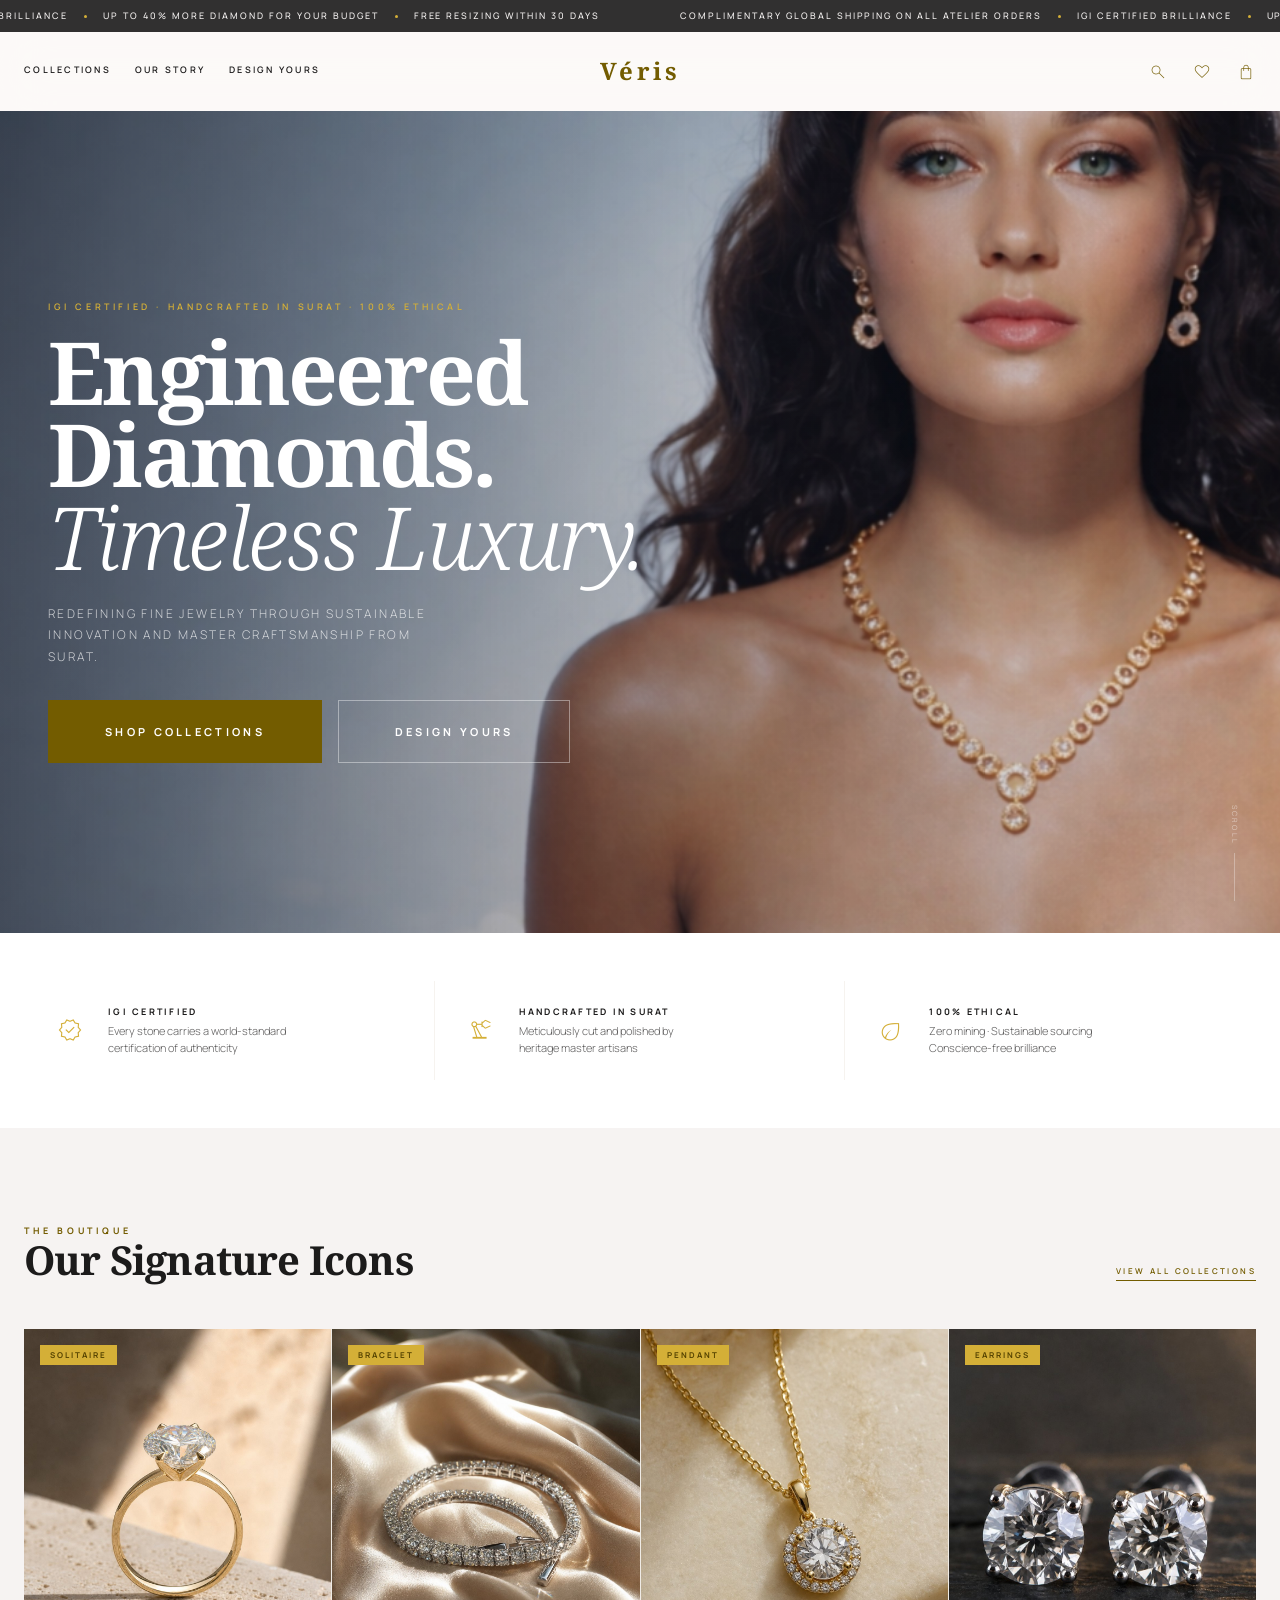
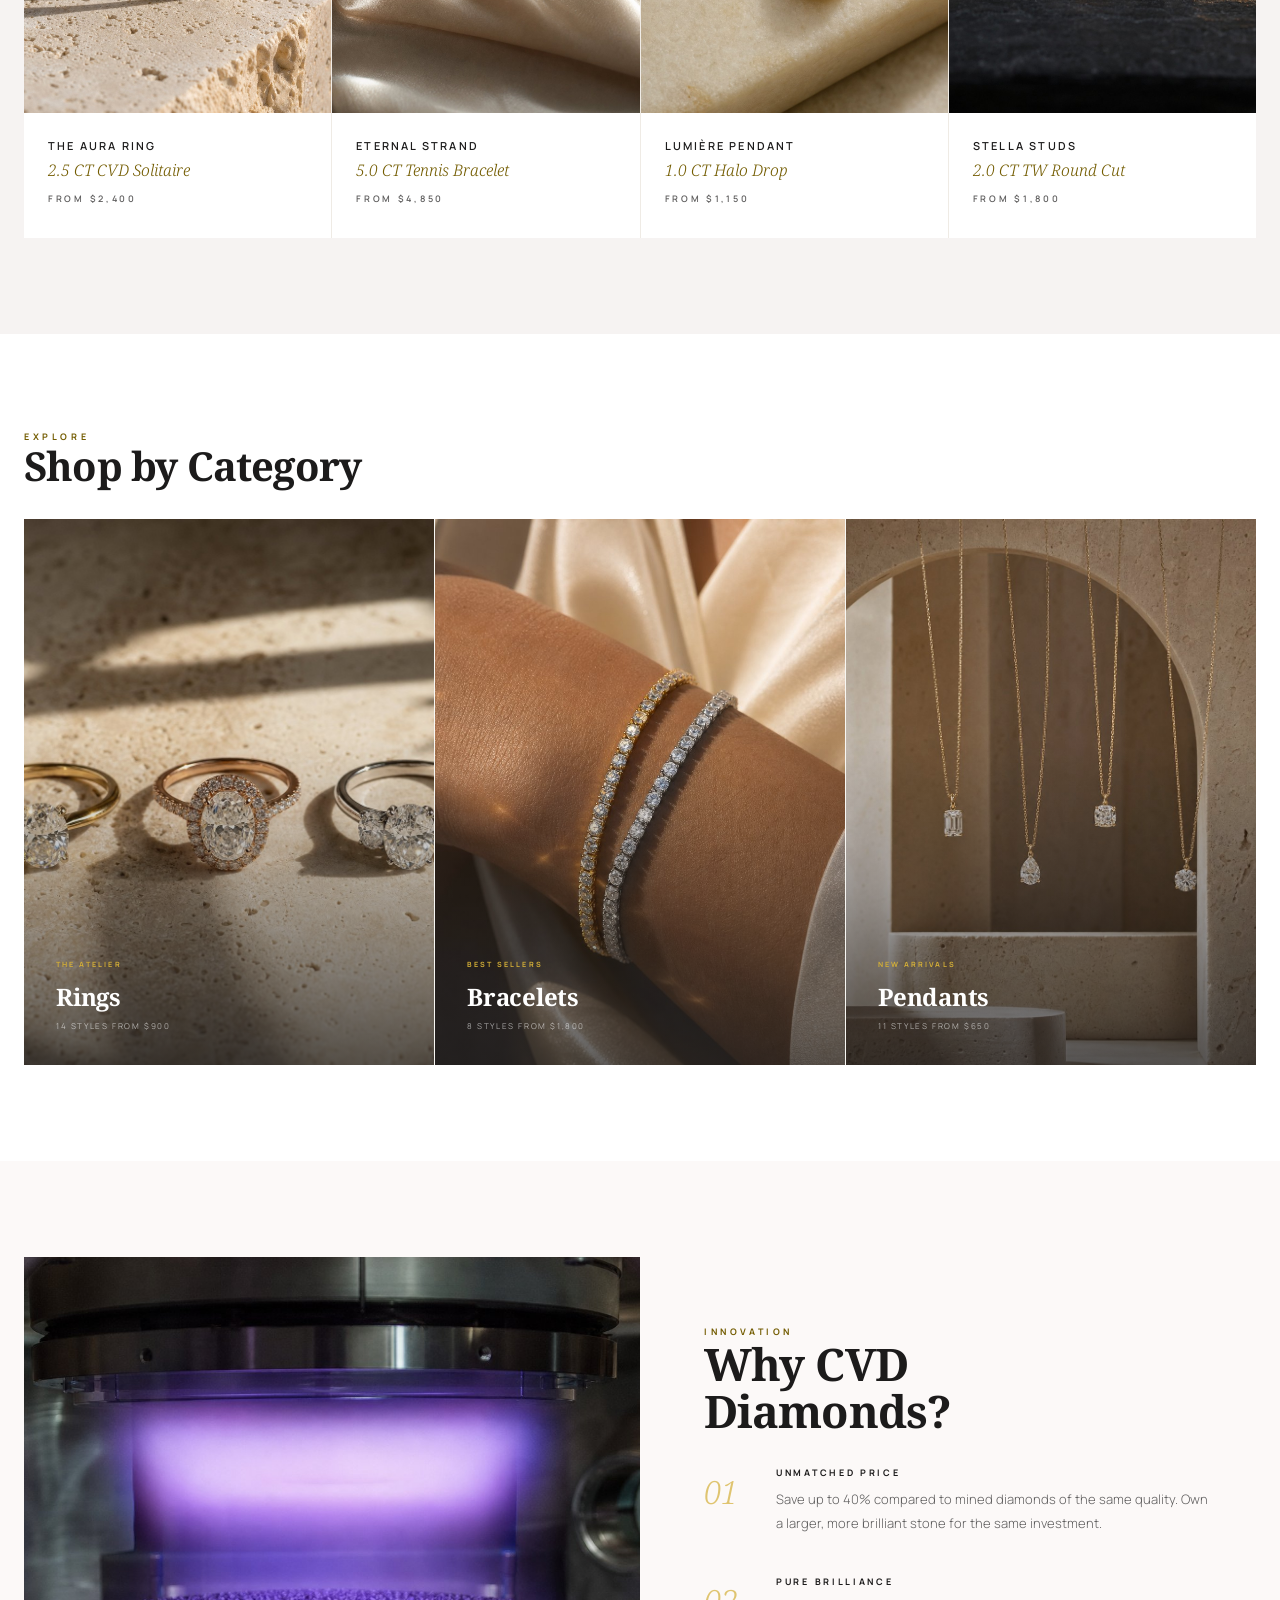
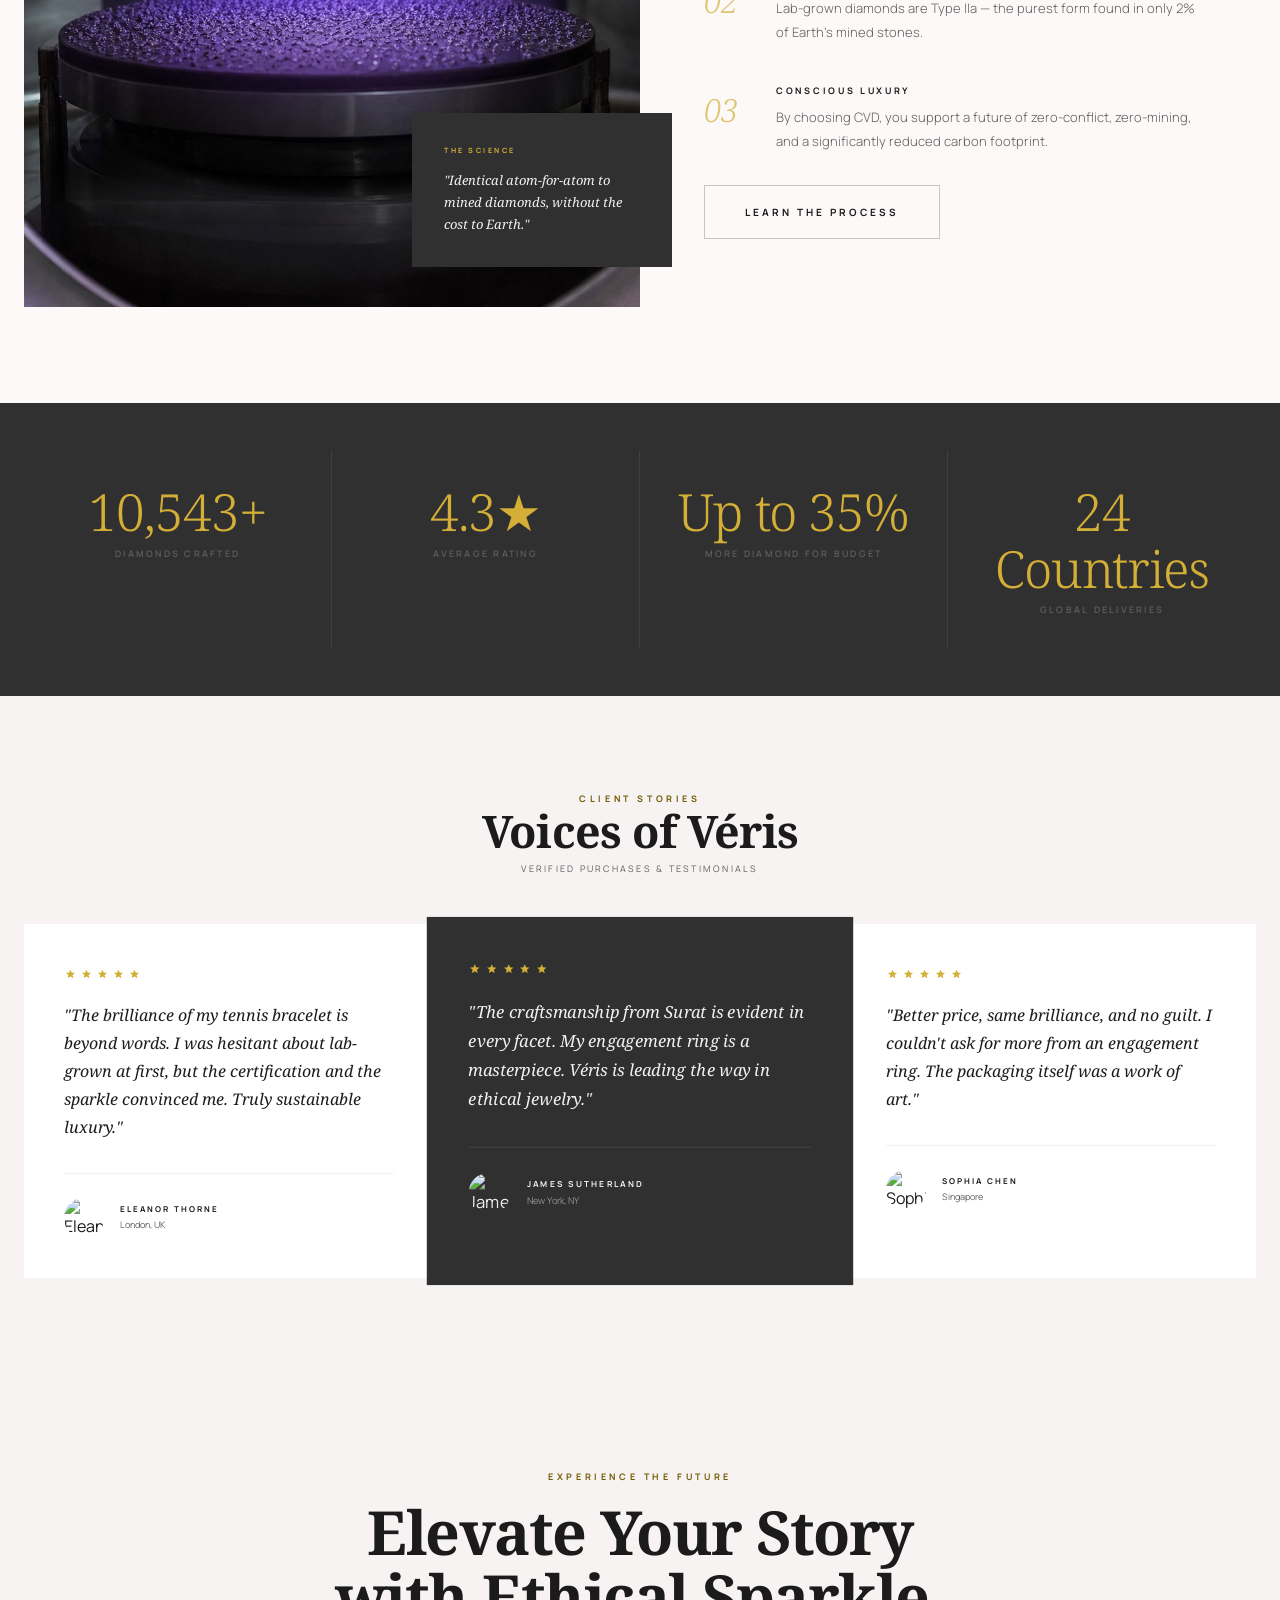
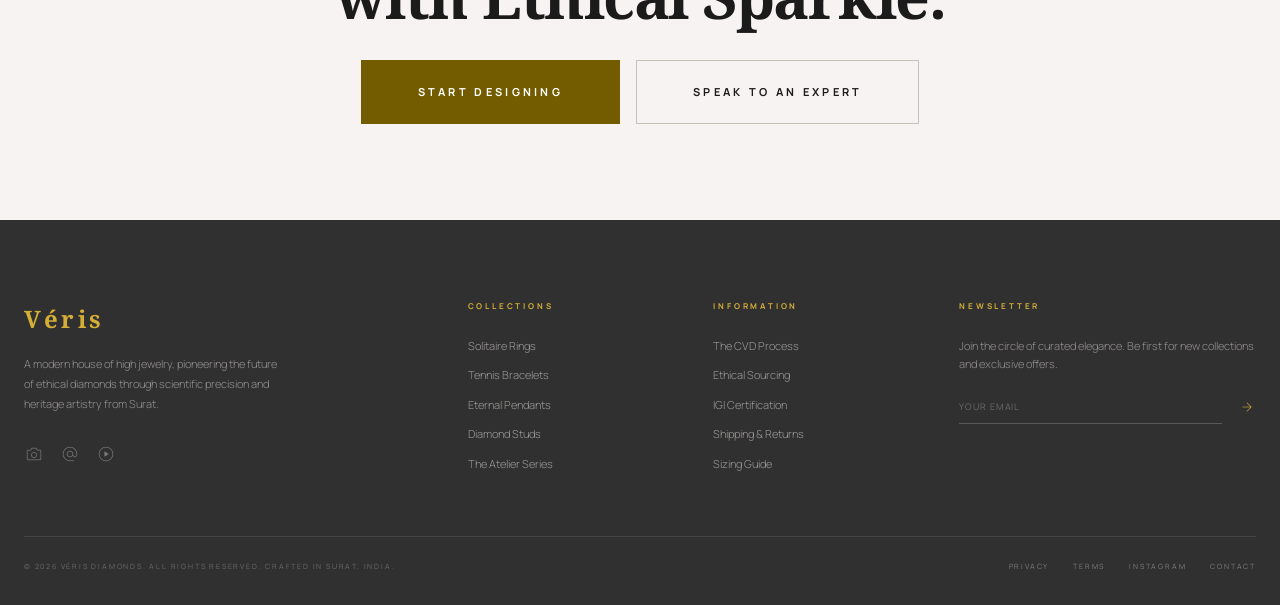
==== commit bc138459: "revert(mobile-hero): restore classic bottom-aligned layout on mobile" ====
--- a/index.html
+++ b/index.html
@@ -1,44 +1,61 @@
 <!DOCTYPE html>
 <html lang="en">
+
 <head>
   <meta charset="UTF-8" />
   <meta name="viewport" content="width=device-width, initial-scale=1.0" />
   <title>Véris Diamonds — Engineered Diamonds. Timeless Luxury.</title>
-  <meta name="description" content="Véris offers IGI-certified CVD lab-grown diamonds handcrafted in Surat. Discover solitaire rings, tennis bracelets, and bespoke fine jewelry at up to 40% less than mined diamonds." />
+  <meta name="description"
+    content="Véris offers IGI-certified CVD lab-grown diamonds handcrafted in Surat. Discover solitaire rings, tennis bracelets, and bespoke fine jewelry at up to 40% less than mined diamonds." />
   <link rel="preconnect" href="https://fonts.googleapis.com" />
   <link rel="preconnect" href="https://fonts.gstatic.com" crossorigin />
-  <link href="https://fonts.googleapis.com/css2?family=Noto+Serif:ital,wght@0,300;0,400;0,600;0,700;1,300;1,400;1,600;1,700&family=Manrope:wght@200;300;400;500;600;700;800&display=swap" rel="stylesheet" />
-  <link href="https://fonts.googleapis.com/css2?family=Material+Symbols+Outlined:opsz,wght,FILL,GRAD@20..48,100..700,0..1,-50..200" rel="stylesheet" />
+  <link
+    href="https://fonts.googleapis.com/css2?family=Noto+Serif:ital,wght@0,300;0,400;0,600;0,700;1,300;1,400;1,600;1,700&family=Manrope:wght@200;300;400;500;600;700;800&display=swap"
+    rel="stylesheet" />
+  <link
+    href="https://fonts.googleapis.com/css2?family=Material+Symbols+Outlined:opsz,wght,FILL,GRAD@20..48,100..700,0..1,-50..200"
+    rel="stylesheet" />
   <link rel="stylesheet" href="css/styles.css" />
   <style>
     /* ─── Hero Section ─────────────────────────────── */
     .hero {
       position: relative;
-      height: 100svh;
+      height: calc(100svh - var(--header-height, 78px));
       min-height: 600px;
       overflow: hidden;
       display: flex;
-      align-items: flex-end;
-      padding-bottom: 80px;
-    }
+      align-items: center;
+      padding: var(--space-10) 0;
+    }
+
     .hero-bg {
       position: absolute;
       inset: 0;
       z-index: 0;
       overflow: hidden;
     }
-    .hero-bg img { width: 100%; height: 100%; object-fit: cover; object-position: 75% 10%; }
+
+    .hero-bg img {
+      width: 100%;
+      height: 100%;
+      object-fit: cover;
+      object-position: 75% 10%;
+    }
+
     .hero-overlay {
       position: absolute;
       inset: 0;
-      background: linear-gradient(to right, rgba(20,20,30,0.62) 0%, rgba(20,20,30,0.25) 55%, rgba(20,20,30,0.05) 100%);
-    }
+      background: linear-gradient(to right, rgba(20, 20, 30, 0.62) 0%, rgba(20, 20, 30, 0.25) 55%, rgba(20, 20, 30, 0.05) 100%);
+    }
+
     .hero-content {
       position: relative;
       z-index: 1;
       max-width: 700px;
       padding: 0 var(--space-12) 0 var(--space-12);
-    }
+      margin-top: 20px;
+    }
+
     .hero-eyebrow {
       font-family: var(--font-sans);
       font-size: 0.5625rem;
@@ -48,32 +65,41 @@
       color: var(--primary-container);
       margin-bottom: var(--space-4);
     }
+
     .hero-title {
       font-family: var(--font-serif);
-      font-size: clamp(3.2rem, 8vw, 6.5rem);
+      font-size: clamp(3rem, 6.8vw, 6rem);
       font-weight: 700;
       letter-spacing: -0.03em;
-      line-height: 0.93;
+      line-height: 0.95;
       color: #ffffff;
-      margin-bottom: var(--space-8);
-    }
+      margin-bottom: var(--space-6);
+    }
+
     .hero-title em {
       font-style: italic;
       font-weight: 300;
       display: block;
     }
+
     .hero-sub {
       font-family: var(--font-sans);
       font-size: 0.75rem;
       font-weight: 300;
       letter-spacing: 0.2em;
       text-transform: uppercase;
-      color: rgba(255,255,255,0.72);
-      margin-bottom: var(--space-10);
+      color: rgba(255, 255, 255, 0.72);
+      margin-bottom: var(--space-8);
       max-width: 380px;
       line-height: 1.8;
     }
-    .hero-actions { display: flex; gap: var(--space-4); flex-wrap: wrap; }
+
+    .hero-actions {
+      display: flex;
+      gap: var(--space-4);
+      flex-wrap: wrap;
+    }
+
     .hero-scroll {
       position: absolute;
       bottom: var(--space-8);
@@ -83,14 +109,16 @@
       flex-direction: column;
       align-items: center;
       gap: var(--space-2);
-      color: rgba(255,255,255,0.5);
-    }
+      color: rgba(255, 255, 255, 0.5);
+    }
+
     .hero-scroll-line {
       width: 1px;
       height: 48px;
-      background: rgba(255,255,255,0.3);
+      background: rgba(255, 255, 255, 0.3);
       animation: scrollLine 2s ease-in-out infinite;
     }
+
     .hero-scroll-label {
       font-family: var(--font-sans);
       font-size: 0.45rem;
@@ -98,9 +126,20 @@
       text-transform: uppercase;
       writing-mode: vertical-lr;
     }
+
     @keyframes scrollLine {
-      0%, 100% { opacity: 0.3; transform: scaleY(0.5); transform-origin: top; }
-      50% { opacity: 1; transform: scaleY(1); }
+
+      0%,
+      100% {
+        opacity: 0.3;
+        transform: scaleY(0.5);
+        transform-origin: top;
+      }
+
+      50% {
+        opacity: 1;
+        transform: scaleY(1);
+      }
     }
 
     /* ─── Trust Pillars ────────────────────────────── */
@@ -108,18 +147,24 @@
       background: var(--surface-lowest);
       padding: var(--space-12) 0;
     }
+
     .trust-grid {
       display: grid;
       grid-template-columns: repeat(3, 1fr);
     }
+
     .trust-item {
       display: flex;
       align-items: center;
       gap: var(--space-6);
       padding: var(--space-6) var(--space-8);
-      border-right: 1px solid rgba(208,197,175,0.2);
-    }
-    .trust-item:last-child { border-right: none; }
+      border-right: 1px solid rgba(208, 197, 175, 0.2);
+    }
+
+    .trust-item:last-child {
+      border-right: none;
+    }
+
     .trust-icon {
       font-family: 'Material Symbols Outlined';
       font-size: 28px;
@@ -127,6 +172,7 @@
       font-variation-settings: 'FILL' 0, 'wght' 200;
       flex-shrink: 0;
     }
+
     .trust-title {
       font-family: var(--font-sans);
       font-size: 0.5625rem;
@@ -135,6 +181,7 @@
       text-transform: uppercase;
       margin-bottom: 4px;
     }
+
     .trust-desc {
       font-family: var(--font-sans);
       font-size: 0.6875rem;
@@ -148,12 +195,14 @@
       background: var(--surface-low);
       padding: var(--space-24) 0;
     }
+
     .section-head-row {
       display: flex;
       justify-content: space-between;
       align-items: flex-end;
       margin-bottom: var(--space-12);
     }
+
     .view-all-link {
       font-family: var(--font-sans);
       font-size: 0.5rem;
@@ -165,16 +214,34 @@
       padding-bottom: 2px;
       transition: opacity var(--transition-base);
     }
-    .view-all-link:hover { opacity: 0.6; }
+
+    .view-all-link:hover {
+      opacity: 0.6;
+    }
 
     /* ─── CVD Editorial ────────────────────────────── */
-    .editorial-section { background: var(--surface); padding: var(--space-24) 0; }
-    .editorial-grid { display: grid; grid-template-columns: 1fr 1fr; gap: 0; }
+    .editorial-section {
+      background: var(--surface);
+      padding: var(--space-24) 0;
+    }
+
+    .editorial-grid {
+      display: grid;
+      grid-template-columns: 1fr 1fr;
+      gap: 0;
+    }
+
     .editorial-image-side {
       position: relative;
       min-height: 650px;
     }
-    .editorial-image-side img { width: 100%; height: 100%; object-fit: cover; }
+
+    .editorial-image-side img {
+      width: 100%;
+      height: 100%;
+      object-fit: cover;
+    }
+
     .editorial-quote-card {
       position: absolute;
       bottom: var(--space-10);
@@ -185,6 +252,7 @@
       padding: var(--space-8);
       max-width: 260px;
     }
+
     .editorial-text-side {
       padding: var(--space-16) var(--space-12) var(--space-16) var(--space-16);
       display: flex;
@@ -192,7 +260,12 @@
       justify-content: center;
       gap: var(--space-8);
     }
-    .cvd-point { display: flex; gap: var(--space-6); }
+
+    .cvd-point {
+      display: flex;
+      gap: var(--space-6);
+    }
+
     .cvd-num {
       font-family: var(--font-serif);
       font-size: 2rem;
@@ -203,6 +276,7 @@
       flex-shrink: 0;
       width: 48px;
     }
+
     .cvd-title {
       font-family: var(--font-sans);
       font-size: 0.5625rem;
@@ -211,6 +285,7 @@
       text-transform: uppercase;
       margin-bottom: var(--space-2);
     }
+
     .cvd-text {
       font-family: var(--font-sans);
       font-size: 0.8125rem;
@@ -225,30 +300,46 @@
       padding: var(--space-12) 0;
       overflow: hidden;
     }
+
     .stats-grid {
       display: grid;
       grid-template-columns: repeat(4, minmax(0, 1fr));
       text-align: center;
       width: 100%;
     }
+
     .stats-item {
       padding: var(--space-8);
-      border-right: 1px solid rgba(243,240,239,0.08);
+      border-right: 1px solid rgba(243, 240, 239, 0.08);
       min-width: 0;
       overflow: hidden;
     }
-    .stats-item:last-child { border-right: none; }
+
+    .stats-item:last-child {
+      border-right: none;
+    }
 
     /* ─── Testimonials ──────────────────────────────── */
-    .testimonials-section { background: var(--surface-low); padding: var(--space-24) 0; overflow: hidden; }
+    .testimonials-section {
+      background: var(--surface-low);
+      padding: var(--space-24) 0;
+      overflow: hidden;
+    }
+
     .testimonials-grid {
       display: grid;
       grid-template-columns: repeat(3, minmax(0, 1fr));
       gap: 1px;
-      background: rgba(208,197,175,0.15);
+      background: rgba(208, 197, 175, 0.15);
       width: 100%;
     }
-    .review-card { background: var(--surface-lowest); padding: var(--space-10); min-width: 0; }
+
+    .review-card {
+      background: var(--surface-lowest);
+      padding: var(--space-10);
+      min-width: 0;
+    }
+
     .review-card.featured {
       background: var(--inverse-surface);
       color: var(--inverse-on-surface);
@@ -256,13 +347,20 @@
       position: relative;
       z-index: 2;
     }
-    .stars { display: flex; gap: 3px; margin-bottom: var(--space-4); }
+
+    .stars {
+      display: flex;
+      gap: 3px;
+      margin-bottom: var(--space-4);
+    }
+
     .star {
       font-family: 'Material Symbols Outlined';
       font-size: 13px;
       color: var(--primary-container);
       font-variation-settings: 'FILL' 1, 'wght' 300;
     }
+
     .review-text {
       font-family: var(--font-serif);
       font-style: italic;
@@ -270,13 +368,15 @@
       line-height: 1.75;
       margin-bottom: var(--space-8);
     }
+
     .review-author {
       display: flex;
       align-items: center;
       gap: var(--space-4);
       padding-top: var(--space-6);
-      border-top: 1px solid rgba(208,197,175,0.25);
-    }
+      border-top: 1px solid rgba(208, 197, 175, 0.25);
+    }
+
     .review-avatar {
       width: 40px;
       height: 40px;
@@ -284,6 +384,7 @@
       overflow: hidden;
       flex-shrink: 0;
     }
+
     .review-name {
       font-family: var(--font-sans);
       font-size: 0.5rem;
@@ -291,30 +392,60 @@
       letter-spacing: 0.25em;
       text-transform: uppercase;
     }
-    .review-location { font-family: var(--font-sans); font-size: 0.5625rem; color: var(--secondary); margin-top: 2px; }
-    .review-card.featured .review-location { color: rgba(243,240,239,0.5); }
-    .review-card.featured .review-author { border-color: rgba(243,240,239,0.1); }
+
+    .review-location {
+      font-family: var(--font-sans);
+      font-size: 0.5625rem;
+      color: var(--secondary);
+      margin-top: 2px;
+    }
+
+    .review-card.featured .review-location {
+      color: rgba(243, 240, 239, 0.5);
+    }
+
+    .review-card.featured .review-author {
+      border-color: rgba(243, 240, 239, 0.1);
+    }
 
     /* ─── Collections Strip ─────────────────────────── */
-    .collections-strip { background: var(--surface-lowest); padding: var(--space-24) 0; }
-    .collections-row { display: grid; grid-template-columns: repeat(3, 1fr); gap: 1px; background: rgba(208,197,175,0.15); }
+    .collections-strip {
+      background: var(--surface-lowest);
+      padding: var(--space-24) 0;
+    }
+
+    .collections-row {
+      display: grid;
+      grid-template-columns: repeat(3, 1fr);
+      gap: 1px;
+      background: rgba(208, 197, 175, 0.15);
+    }
+
     .collection-tile {
       position: relative;
       overflow: hidden;
       aspect-ratio: 3/4;
       cursor: pointer;
     }
-    .collection-tile img { transition: transform var(--transition-cinematic); }
-    .collection-tile:hover img { transform: scale(1.07); }
+
+    .collection-tile img {
+      transition: transform var(--transition-cinematic);
+    }
+
+    .collection-tile:hover img {
+      transform: scale(1.07);
+    }
+
     .collection-tile-overlay {
       position: absolute;
       inset: 0;
-      background: linear-gradient(to top, rgba(28,27,27,0.7) 0%, transparent 60%);
+      background: linear-gradient(to top, rgba(28, 27, 27, 0.7) 0%, transparent 60%);
       display: flex;
       flex-direction: column;
       justify-content: flex-end;
       padding: var(--space-8);
     }
+
     .collection-tile-tag {
       font-family: var(--font-sans);
       font-size: 0.45rem;
@@ -324,6 +455,7 @@
       color: var(--primary-container);
       margin-bottom: var(--space-2);
     }
+
     .collection-tile-name {
       font-family: var(--font-serif);
       font-size: 1.5rem;
@@ -331,38 +463,55 @@
       color: #ffffff;
       letter-spacing: -0.01em;
     }
+
     .collection-tile-sub {
       font-family: var(--font-sans);
       font-size: 0.5rem;
       font-weight: 400;
       letter-spacing: 0.2em;
       text-transform: uppercase;
-      color: rgba(255,255,255,0.6);
+      color: rgba(255, 255, 255, 0.6);
       margin-top: var(--space-1);
     }
 
     /* ─── Newsletter ────────────────────────────────── */
-    .newsletter-section { background: var(--surface); padding: var(--space-24) 0; }
+    .newsletter-section {
+      background: var(--surface);
+      padding: var(--space-24) 0;
+    }
+
     .newsletter-inner {
       display: grid;
       grid-template-columns: 1fr 1fr;
       gap: var(--space-16);
       align-items: center;
     }
-    .newsletter-form { display: flex; gap: 0; }
+
+    .newsletter-form {
+      display: flex;
+      gap: 0;
+    }
+
     .newsletter-input {
       flex: 1;
       background: transparent;
       border: none;
-      border-bottom: 1px solid rgba(208,197,175,0.5);
+      border-bottom: 1px solid rgba(208, 197, 175, 0.5);
       padding: 14px 0;
       font-family: var(--font-sans);
       font-size: 0.75rem;
       color: var(--on-surface);
       outline: none;
     }
-    .newsletter-input::placeholder { color: var(--secondary); }
-    .newsletter-input:focus { border-color: var(--primary); }
+
+    .newsletter-input::placeholder {
+      color: var(--secondary);
+    }
+
+    .newsletter-input:focus {
+      border-color: var(--primary);
+    }
+
     .newsletter-btn {
       background: var(--primary);
       color: var(--on-primary);
@@ -376,14 +525,32 @@
       cursor: pointer;
       transition: background var(--transition-base);
     }
-    .newsletter-btn:hover { background: var(--inverse-surface); }
+
+    .newsletter-btn:hover {
+      background: var(--inverse-surface);
+    }
 
     /* ─── CTA Section ───────────────────────────────── */
-    .cta-section { background: var(--surface-low); padding: var(--space-24) var(--space-6); text-align: center; }
+    .cta-section {
+      background: var(--surface-low);
+      padding: var(--space-24) var(--space-6);
+      text-align: center;
+    }
 
     /* ─── Footer ────────────────────────────────────── */
-    .site-footer { background: var(--inverse-surface); color: var(--inverse-on-surface); padding: var(--space-20) 0 var(--space-8); }
-    .footer-grid { display: grid; grid-template-columns: 2fr 1fr 1fr 1.5fr; gap: var(--space-12); margin-bottom: var(--space-16); }
+    .site-footer {
+      background: var(--inverse-surface);
+      color: var(--inverse-on-surface);
+      padding: var(--space-20) 0 var(--space-8);
+    }
+
+    .footer-grid {
+      display: grid;
+      grid-template-columns: 2fr 1fr 1fr 1.5fr;
+      gap: var(--space-12);
+      margin-bottom: var(--space-16);
+    }
+
     .footer-logo {
       font-family: var(--font-serif);
       font-size: 1.5rem;
@@ -392,7 +559,16 @@
       color: var(--primary-container);
       margin-bottom: var(--space-4);
     }
-    .footer-desc { font-family: var(--font-sans); font-size: 0.6875rem; font-weight: 300; line-height: 1.8; color: rgba(243,240,239,0.5); max-width: 260px; }
+
+    .footer-desc {
+      font-family: var(--font-sans);
+      font-size: 0.6875rem;
+      font-weight: 300;
+      line-height: 1.8;
+      color: rgba(243, 240, 239, 0.5);
+      max-width: 260px;
+    }
+
     .footer-col-title {
       font-family: var(--font-sans);
       font-size: 0.5rem;
@@ -402,17 +578,27 @@
       color: var(--primary-container);
       margin-bottom: var(--space-6);
     }
-    .footer-links { display: flex; flex-direction: column; gap: var(--space-3); }
+
+    .footer-links {
+      display: flex;
+      flex-direction: column;
+      gap: var(--space-3);
+    }
+
     .footer-link {
       font-family: var(--font-sans);
       font-size: 0.6875rem;
       font-weight: 300;
-      color: rgba(243,240,239,0.55);
+      color: rgba(243, 240, 239, 0.55);
       transition: color var(--transition-base);
     }
-    .footer-link:hover { color: var(--primary-container); }
+
+    .footer-link:hover {
+      color: var(--primary-container);
+    }
+
     .footer-bottom {
-      border-top: 1px solid rgba(243,240,239,0.1);
+      border-top: 1px solid rgba(243, 240, 239, 0.1);
       padding-top: var(--space-6);
       display: flex;
       justify-content: space-between;
@@ -420,30 +606,46 @@
       gap: var(--space-4);
       flex-wrap: wrap;
     }
+
     .footer-copy {
       font-family: var(--font-sans);
       font-size: 0.45rem;
       letter-spacing: 0.25em;
       text-transform: uppercase;
-      color: rgba(243,240,239,0.3);
-    }
-    .footer-socials { display: flex; gap: var(--space-6); }
+      color: rgba(243, 240, 239, 0.3);
+    }
+
+    .footer-socials {
+      display: flex;
+      gap: var(--space-6);
+    }
+
     .footer-social {
       font-family: var(--font-sans);
       font-size: 0.45rem;
       letter-spacing: 0.25em;
       text-transform: uppercase;
-      color: rgba(243,240,239,0.4);
+      color: rgba(243, 240, 239, 0.4);
       transition: color var(--transition-base);
     }
-    .footer-social:hover { color: var(--primary-container); }
-    .footer-newsletter-form { display: flex; gap: 0; margin-top: var(--space-4); max-width: 100%; }
+
+    .footer-social:hover {
+      color: var(--primary-container);
+    }
+
+    .footer-newsletter-form {
+      display: flex;
+      gap: 0;
+      margin-top: var(--space-4);
+      max-width: 100%;
+    }
+
     .footer-newsletter-input {
       flex: 1;
       min-width: 0;
       background: transparent;
       border: none;
-      border-bottom: 1px solid rgba(243,240,239,0.2);
+      border-bottom: 1px solid rgba(243, 240, 239, 0.2);
       padding: 10px 0;
       font-family: var(--font-sans);
       font-size: 0.5625rem;
@@ -451,8 +653,15 @@
       color: var(--inverse-on-surface);
       outline: none;
     }
-    .footer-newsletter-input::placeholder { color: rgba(243,240,239,0.3); }
-    .footer-newsletter-input:focus { border-color: var(--primary-container); }
+
+    .footer-newsletter-input::placeholder {
+      color: rgba(243, 240, 239, 0.3);
+    }
+
+    .footer-newsletter-input:focus {
+      border-color: var(--primary-container);
+    }
+
     .footer-newsletter-btn {
       background: none;
       border: none;
@@ -464,24 +673,72 @@
       font-variation-settings: 'FILL' 0, 'wght' 200;
       transition: opacity var(--transition-base);
     }
-    .footer-newsletter-btn:hover { opacity: 0.7; }
+
+    .footer-newsletter-btn:hover {
+      opacity: 0.7;
+    }
 
     @media (max-width: 1024px) {
-      .editorial-grid { grid-template-columns: 1fr; }
-      .editorial-image-side { min-height: 400px; }
-      .editorial-quote-card { right: var(--space-4); }
-      .footer-grid { grid-template-columns: repeat(2, minmax(0, 1fr)); gap: var(--space-8); }
-      .stats-grid { grid-template-columns: repeat(2, minmax(0, 1fr)); gap: var(--space-4) 0; }
-      .stats-item { padding: var(--space-6) var(--space-4); }
-      .stats-item:nth-child(2n) { border-right: none; }
-      .trust-grid { grid-template-columns: 1fr; }
-      .trust-item { border-right: none; border-bottom: 1px solid rgba(208,197,175,0.2); }
-      .trust-item:last-child { border-bottom: none; }
-      .newsletter-inner { grid-template-columns: 1fr; }
-      .testimonials-grid { grid-template-columns: minmax(0, 1fr); }
-      .review-card.featured { transform: none; }
-      .collections-row { grid-template-columns: 1fr 1fr; }
-    }
+      .editorial-grid {
+        grid-template-columns: 1fr;
+      }
+
+      .editorial-image-side {
+        min-height: 400px;
+      }
+
+      .editorial-quote-card {
+        right: var(--space-4);
+      }
+
+      .footer-grid {
+        grid-template-columns: repeat(2, minmax(0, 1fr));
+        gap: var(--space-8);
+      }
+
+      .stats-grid {
+        grid-template-columns: repeat(2, minmax(0, 1fr));
+        gap: var(--space-4) 0;
+      }
+
+      .stats-item {
+        padding: var(--space-6) var(--space-4);
+      }
+
+      .stats-item:nth-child(2n) {
+        border-right: none;
+      }
+
+      .trust-grid {
+        grid-template-columns: 1fr;
+      }
+
+      .trust-item {
+        border-right: none;
+        border-bottom: 1px solid rgba(208, 197, 175, 0.2);
+      }
+
+      .trust-item:last-child {
+        border-bottom: none;
+      }
+
+      .newsletter-inner {
+        grid-template-columns: 1fr;
+      }
+
+      .testimonials-grid {
+        grid-template-columns: minmax(0, 1fr);
+      }
+
+      .review-card.featured {
+        transform: none;
+      }
+
+      .collections-row {
+        grid-template-columns: 1fr 1fr;
+      }
+    }
+
     @media (max-width: 768px) {
       .hero {
         height: 100svh;
@@ -489,9 +746,11 @@
         align-items: flex-end;
         padding-bottom: 36px;
       }
+
       .hero-bg img {
         object-position: 76% 8% !important;
       }
+
       .hero-overlay {
         background: linear-gradient(
           to bottom,
@@ -501,450 +760,586 @@
           rgba(15, 15, 22, 0.95) 100%
         );
       }
+
       .hero-content {
         padding: 0 var(--space-6);
         max-width: 100%;
-      }
+        margin-top: 0;
+      }
+
       .hero-eyebrow {
         font-size: 0.55rem;
         letter-spacing: 0.22em;
         margin-bottom: var(--space-2);
-      }
+        color: var(--primary-container);
+      }
+
       .hero-title {
         font-size: clamp(2rem, 6.8vw, 2.75rem);
         line-height: 1.05;
         margin-bottom: var(--space-4);
       }
+
       .hero-sub {
         font-size: 0.72rem;
         line-height: 1.6;
         margin-bottom: var(--space-6);
         max-width: 330px;
-      }
-      .hero-actions { width: 100%; gap: var(--space-3); }
-      .hero-actions .btn { width: 100%; justify-content: center; }
-      .hero-scroll { display: none; }
-      .section-head-row { flex-direction: column; align-items: flex-start; gap: var(--space-4); }
-      .footer-grid { grid-template-columns: minmax(0, 1fr); gap: var(--space-8); }
-      .footer-bottom { flex-direction: column; text-align: center; gap: var(--space-4); }
-      .footer-socials { justify-content: center; flex-wrap: wrap; }
-      .footer-copy { word-break: break-word; max-width: 100%; }
-      .stats-grid { grid-template-columns: repeat(2, minmax(0, 1fr)); gap: var(--space-4) 0; }
-      .stats-item { padding: var(--space-5) var(--space-2); }
-      .stats-item:nth-child(2n) { border-right: none; }
-      .stat-number { font-size: clamp(1.35rem, 5vw, 2rem); }
-      .stat-label { font-size: 0.5rem; letter-spacing: 0.18em; }
-      .editorial-text-side { padding: var(--space-8) var(--space-6); }
-      .collections-row { grid-template-columns: 1fr; }
-      .testimonials-grid { grid-template-columns: minmax(0, 1fr); }
-      .review-card { padding: var(--space-6); }
-      .review-card.featured { transform: none; }
-    }
+        color: rgba(255, 255, 255, 0.72);
+      }
+
+      .hero-actions {
+        width: 100%;
+        gap: var(--space-3);
+      }
+
+      .hero-actions .btn {
+        width: 100%;
+        justify-content: center;
+      }
+
+      .hero-scroll {
+        display: none;
+      }
+
+      .section-head-row {
+        flex-direction: column;
+        align-items: flex-start;
+        gap: var(--space-4);
+      }
+
+      .footer-grid {
+        grid-template-columns: minmax(0, 1fr);
+        gap: var(--space-8);
+      }
+
+      .footer-bottom {
+        flex-direction: column;
+        text-align: center;
+        gap: var(--space-4);
+      }
+
+      .footer-socials {
+        justify-content: center;
+        flex-wrap: wrap;
+      }
+
+      .footer-copy {
+        word-break: break-word;
+        max-width: 100%;
+      }
+
+      .stats-grid {
+        grid-template-columns: repeat(2, minmax(0, 1fr));
+        gap: var(--space-4) 0;
+      }
+
+      .stats-item {
+        padding: var(--space-5) var(--space-2);
+      }
+
+      .stats-item:nth-child(2n) {
+        border-right: none;
+      }
+
+      .stat-number {
+        font-size: clamp(1.35rem, 5vw, 2rem);
+      }
+
+      .stat-label {
+        font-size: 0.5rem;
+        letter-spacing: 0.18em;
+      }
+
+      .editorial-text-side {
+        padding: var(--space-8) var(--space-6);
+      }
+
+      .collections-row {
+        grid-template-columns: 1fr;
+      }
+
+      .testimonials-grid {
+        grid-template-columns: minmax(0, 1fr);
+      }
+
+      .review-card {
+        padding: var(--space-6);
+      }
+
+      .review-card.featured {
+        transform: none;
+      }
+    }
+
     @media (max-width: 480px) {
-      .stats-grid { grid-template-columns: repeat(2, minmax(0, 1fr)); gap: var(--space-4) var(--space-1); }
-      .stats-item { padding: var(--space-4) var(--space-1); }
-      .stat-number { font-size: clamp(1.15rem, 4.5vw, 1.5rem); }
-      .stat-label { font-size: 0.45rem; letter-spacing: 0.12em; }
-      .footer-desc { max-width: 100%; }
+      .stats-grid {
+        grid-template-columns: repeat(2, minmax(0, 1fr));
+        gap: var(--space-4) var(--space-1);
+      }
+
+      .stats-item {
+        padding: var(--space-4) var(--space-1);
+      }
+
+      .stat-number {
+        font-size: clamp(1.15rem, 4.5vw, 1.5rem);
+      }
+
+      .stat-label {
+        font-size: 0.45rem;
+        letter-spacing: 0.12em;
+      }
+
+      .footer-desc {
+        max-width: 100%;
+      }
     }
   </style>
 </head>
+
 <body>
 
-<!-- ─── Announcement Banner ──────────────────────────────── -->
-<div class="announcement-banner">
-  <div class="announcement-ticker" id="ticker">
-    <span>Complimentary global shipping on all Atelier orders <span class="dot-sep"></span> IGI Certified Brilliance <span class="dot-sep"></span> Up to 40% more diamond for your budget <span class="dot-sep"></span> Free resizing within 30 days</span>
-    <span>Complimentary global shipping on all Atelier orders <span class="dot-sep"></span> IGI Certified Brilliance <span class="dot-sep"></span> Up to 40% more diamond for your budget <span class="dot-sep"></span> Free resizing within 30 days</span>
+  <!-- ─── Announcement Banner ──────────────────────────────── -->
+  <div class="announcement-banner">
+    <div class="announcement-ticker" id="ticker">
+      <span>Complimentary global shipping on all Atelier orders <span class="dot-sep"></span> IGI Certified Brilliance
+        <span class="dot-sep"></span> Up to 40% more diamond for your budget <span class="dot-sep"></span> Free resizing
+        within 30 days</span>
+      <span>Complimentary global shipping on all Atelier orders <span class="dot-sep"></span> IGI Certified Brilliance
+        <span class="dot-sep"></span> Up to 40% more diamond for your budget <span class="dot-sep"></span> Free resizing
+        within 30 days</span>
+    </div>
   </div>
-</div>
-
-<!-- ─── Navigation ───────────────────────────────────────── -->
-<header class="site-nav">
-  <div class="nav-inner container">
-    <nav class="nav-left">
-      <a href="collections.html" class="nav-link">Collections</a>
-      <a href="our-story.html" class="nav-link">Our Story</a>
-      <a href="ring-builder.html" class="nav-link">Design Yours</a>
-    </nav>
-    <a href="index.html" class="nav-logo">Véris</a>
-    <div class="nav-right">
-      <button class="nav-icon-btn" data-search-open aria-label="Search">
-        <span style="font-family:'Material Symbols Outlined';font-size:20px;font-variation-settings:'FILL' 0,'wght' 200">search</span>
-      </button>
-      <button class="nav-icon-btn" data-wishlist-open aria-label="Wishlist">
-        <span style="font-family:'Material Symbols Outlined';font-size:20px;font-variation-settings:'FILL' 0,'wght' 200">favorite</span>
-        <span class="wishlist-badge" id="wishlist-badge">0</span>
-      </button>
-      <a href="cart.html" class="nav-icon-btn" aria-label="Cart">
-        <span style="font-family:'Material Symbols Outlined';font-size:20px;font-variation-settings:'FILL' 0,'wght' 200">shopping_bag</span>
-        <span class="cart-badge" id="cart-badge">0</span>
-      </a>
-    </div>
+
+  <!-- ─── Navigation ───────────────────────────────────────── -->
+  <header class="site-nav">
+    <div class="nav-inner container">
+      <nav class="nav-left">
+        <a href="collections.html" class="nav-link">Collections</a>
+        <a href="our-story.html" class="nav-link">Our Story</a>
+        <a href="ring-builder.html" class="nav-link">Design Yours</a>
+      </nav>
+      <a href="index.html" class="nav-logo">Véris</a>
+      <div class="nav-right">
+        <button class="nav-icon-btn" data-search-open aria-label="Search">
+          <span
+            style="font-family:'Material Symbols Outlined';font-size:20px;font-variation-settings:'FILL' 0,'wght' 200">search</span>
+        </button>
+        <button class="nav-icon-btn" data-wishlist-open aria-label="Wishlist">
+          <span
+            style="font-family:'Material Symbols Outlined';font-size:20px;font-variation-settings:'FILL' 0,'wght' 200">favorite</span>
+          <span class="wishlist-badge" id="wishlist-badge">0</span>
+        </button>
+        <a href="cart.html" class="nav-icon-btn" aria-label="Cart">
+          <span
+            style="font-family:'Material Symbols Outlined';font-size:20px;font-variation-settings:'FILL' 0,'wght' 200">shopping_bag</span>
+          <span class="cart-badge" id="cart-badge">0</span>
+        </a>
+      </div>
+    </div>
+  </header>
+
+  <!-- ─── Search Overlay ───────────────────────────────────── -->
+  <div class="search-overlay" id="search-overlay" role="dialog" aria-label="Search">
+    <div class="search-input-wrap">
+      <span
+        style="font-family:'Material Symbols Outlined';font-size:24px;color:var(--outline);font-variation-settings:'FILL' 0,'wght' 200">search</span>
+      <input type="text" id="search-input" placeholder="Search diamonds, rings, bracelets…" autocomplete="off" />
+      <button class="search-close" data-search-close>Close</button>
+    </div>
+    <div class="search-results" id="search-results"></div>
   </div>
-</header>
-
-<!-- ─── Search Overlay ───────────────────────────────────── -->
-<div class="search-overlay" id="search-overlay" role="dialog" aria-label="Search">
-  <div class="search-input-wrap">
-    <span style="font-family:'Material Symbols Outlined';font-size:24px;color:var(--outline);font-variation-settings:'FILL' 0,'wght' 200">search</span>
-    <input type="text" id="search-input" placeholder="Search diamonds, rings, bracelets…" autocomplete="off" />
-    <button class="search-close" data-search-close>Close</button>
+
+  <!-- ─── Quick View Modal ─────────────────────────────────── -->
+  <div class="modal-overlay" id="quickview-overlay">
+    <div class="modal-panel">
+      <div class="modal-image loupe-container" id="qv-loupe">
+        <img id="qv-img" src="" alt="" style="width:100%;height:100%;object-fit:cover;" />
+      </div>
+      <div class="modal-body">
+        <button class="modal-close" data-quickview-close>✕ Close</button>
+        <div style="padding-top:var(--space-8);">
+          <div
+            style="font-family:var(--font-sans);font-size:0.45rem;font-weight:700;letter-spacing:0.35em;text-transform:uppercase;color:var(--primary);margin-bottom:var(--space-2)">
+            Véris Atelier</div>
+          <div id="qv-name"
+            style="font-family:var(--font-sans);font-size:0.75rem;font-weight:600;letter-spacing:0.2em;text-transform:uppercase;margin-bottom:var(--space-2)">
+          </div>
+          <div id="qv-sub"
+            style="font-family:var(--font-serif);font-size:1.25rem;font-style:italic;color:var(--primary);font-weight:300;margin-bottom:var(--space-4)">
+          </div>
+          <div id="qv-price"
+            style="font-family:var(--font-sans);font-size:0.5625rem;font-weight:600;letter-spacing:0.3em;text-transform:uppercase;color:var(--secondary)">
+          </div>
+        </div>
+        <p id="qv-desc"
+          style="font-family:var(--font-sans);font-size:0.8125rem;font-weight:300;line-height:1.8;color:var(--secondary)">
+        </p>
+        <div style="display:flex;flex-direction:column;gap:var(--space-3);margin-top:auto">
+          <a id="qv-link" href="#" class="btn btn-primary btn-full">View Full Details</a>
+          <button class="btn btn-ghost btn-full btn-sm" onclick="QuickView.close()">Continue Browsing</button>
+        </div>
+      </div>
+    </div>
   </div>
-  <div class="search-results" id="search-results"></div>
-</div>
-
-<!-- ─── Quick View Modal ─────────────────────────────────── -->
-<div class="modal-overlay" id="quickview-overlay">
-  <div class="modal-panel">
-    <div class="modal-image loupe-container" id="qv-loupe">
-      <img id="qv-img" src="" alt="" style="width:100%;height:100%;object-fit:cover;" />
-    </div>
-    <div class="modal-body">
-      <button class="modal-close" data-quickview-close>✕ Close</button>
-      <div style="padding-top:var(--space-8);">
-        <div style="font-family:var(--font-sans);font-size:0.45rem;font-weight:700;letter-spacing:0.35em;text-transform:uppercase;color:var(--primary);margin-bottom:var(--space-2)">Véris Atelier</div>
-        <div id="qv-name" style="font-family:var(--font-sans);font-size:0.75rem;font-weight:600;letter-spacing:0.2em;text-transform:uppercase;margin-bottom:var(--space-2)"></div>
-        <div id="qv-sub" style="font-family:var(--font-serif);font-size:1.25rem;font-style:italic;color:var(--primary);font-weight:300;margin-bottom:var(--space-4)"></div>
-        <div id="qv-price" style="font-family:var(--font-sans);font-size:0.5625rem;font-weight:600;letter-spacing:0.3em;text-transform:uppercase;color:var(--secondary)"></div>
-      </div>
-      <p id="qv-desc" style="font-family:var(--font-sans);font-size:0.8125rem;font-weight:300;line-height:1.8;color:var(--secondary)"></p>
-      <div style="display:flex;flex-direction:column;gap:var(--space-3);margin-top:auto">
-        <a id="qv-link" href="#" class="btn btn-primary btn-full">View Full Details</a>
-        <button class="btn btn-ghost btn-full btn-sm" onclick="QuickView.close()">Continue Browsing</button>
-      </div>
-    </div>
-  </div>
-</div>
-
-<!-- ─── Hero ─────────────────────────────────────────────── -->
-<section class="hero" id="hero">
-  <div class="hero-bg">
-    <img class="hero-parallax-img" src="assets/hero-model.jpg" alt="Model wearing Véris diamond jewelry" />
-    <div class="hero-overlay"></div>
-  </div>
-  <div class="hero-content animate-fade-up">
-    <p class="hero-eyebrow">IGI Certified · Handcrafted in Surat · 100% Ethical</p>
-    <h1 class="hero-title">
-      Engineered<br/>Diamonds.
-      <em>Timeless Luxury.</em>
-    </h1>
-    <p class="hero-sub">Redefining fine jewelry through sustainable innovation and master craftsmanship from Surat.</p>
-    <div class="hero-actions">
-      <a href="collections.html" class="btn btn-primary btn-lg" id="hero-shop-btn">Shop Collections</a>
-      <a href="ring-builder.html" class="btn btn-ghost btn-lg" id="hero-design-btn" style="color:#fff;border-color:rgba(255,255,255,0.4)">Design Yours</a>
-    </div>
-  </div>
-  <div class="hero-scroll">
-    <span class="hero-scroll-label">Scroll</span>
-    <div class="hero-scroll-line"></div>
-  </div>
-</section>
-
-<!-- ─── Trust Pillars ────────────────────────────────────── -->
-<section class="trust-section reveal">
-  <div class="container">
-    <div class="trust-grid">
-      <div class="trust-item">
-        <span class="trust-icon">verified</span>
+
+  <!-- ─── Hero ─────────────────────────────────────────────── -->
+  <section class="hero" id="hero">
+    <div class="hero-bg">
+      <img class="hero-parallax-img" src="assets/hero-model.jpg" alt="Model wearing Véris diamond jewelry" />
+      <div class="hero-overlay"></div>
+    </div>
+    <div class="hero-content animate-fade-up">
+      <p class="hero-eyebrow">IGI Certified · Handcrafted in Surat · 100% Ethical</p>
+      <h1 class="hero-title">
+        Engineered<br />Diamonds.
+        <em>Timeless Luxury.</em>
+      </h1>
+      <p class="hero-sub">Redefining fine jewelry through sustainable innovation and master craftsmanship from Surat.
+      </p>
+      <div class="hero-actions">
+        <a href="collections.html" class="btn btn-primary btn-lg" id="hero-shop-btn">Shop Collections</a>
+        <a href="ring-builder.html" class="btn btn-ghost btn-lg" id="hero-design-btn"
+          style="color:#fff;border-color:rgba(255,255,255,0.4)">Design Yours</a>
+      </div>
+    </div>
+    <div class="hero-scroll">
+      <span class="hero-scroll-label">Scroll</span>
+      <div class="hero-scroll-line"></div>
+    </div>
+  </section>
+
+  <!-- ─── Trust Pillars ────────────────────────────────────── -->
+  <section class="trust-section reveal">
+    <div class="container">
+      <div class="trust-grid">
+        <div class="trust-item">
+          <span class="trust-icon">verified</span>
+          <div>
+            <div class="trust-title">IGI Certified</div>
+            <div class="trust-desc">Every stone carries a world-standard<br />certification of authenticity</div>
+          </div>
+        </div>
+        <div class="trust-item">
+          <span class="trust-icon">precision_manufacturing</span>
+          <div>
+            <div class="trust-title">Handcrafted in Surat</div>
+            <div class="trust-desc">Meticulously cut and polished by<br />heritage master artisans</div>
+          </div>
+        </div>
+        <div class="trust-item">
+          <span class="trust-icon">eco</span>
+          <div>
+            <div class="trust-title">100% Ethical</div>
+            <div class="trust-desc">Zero mining · Sustainable sourcing<br />Conscience-free brilliance</div>
+          </div>
+        </div>
+      </div>
+    </div>
+  </section>
+
+  <!-- ─── Bestsellers ──────────────────────────────────────── -->
+  <section class="bestseller-section">
+    <div class="container">
+      <div class="section-head-row reveal">
         <div>
-          <div class="trust-title">IGI Certified</div>
-          <div class="trust-desc">Every stone carries a world-standard<br/>certification of authenticity</div>
-        </div>
-      </div>
-      <div class="trust-item">
-        <span class="trust-icon">precision_manufacturing</span>
+          <div class="section-eyebrow">The Boutique</div>
+          <h2 class="section-title" style="font-size:clamp(1.8rem,3.5vw,2.5rem)">Our Signature Icons</h2>
+        </div>
+        <a href="collections.html" class="view-all-link">View All Collections</a>
+      </div>
+      <div class="product-grid-4 reveal" id="bestseller-grid">
+        <!-- Cards injected by JS -->
+      </div>
+    </div>
+  </section>
+
+  <!-- ─── Collections Strip ───────────────────────────────── -->
+  <section class="collections-strip">
+    <div class="container">
+      <div class="section-head-row reveal" style="margin-bottom:var(--space-8)">
         <div>
-          <div class="trust-title">Handcrafted in Surat</div>
-          <div class="trust-desc">Meticulously cut and polished by<br/>heritage master artisans</div>
-        </div>
-      </div>
-      <div class="trust-item">
-        <span class="trust-icon">eco</span>
+          <div class="section-eyebrow">Explore</div>
+          <h2 class="section-title" style="font-size:clamp(1.8rem,3.5vw,2.5rem)">Shop by Category</h2>
+        </div>
+      </div>
+      <div class="collections-row reveal">
+        <a href="collections.html?cat=rings" class="collection-tile">
+          <img src="assets/banner-rings.jpg" alt="Rings collection" />
+          <div class="collection-tile-overlay">
+            <div class="collection-tile-tag">The Atelier</div>
+            <div class="collection-tile-name">Rings</div>
+            <div class="collection-tile-sub">14 Styles from $900</div>
+          </div>
+        </a>
+        <a href="collections.html?cat=bracelets" class="collection-tile">
+          <img src="assets/banner-bracelets.jpg" alt="Bracelets collection" />
+          <div class="collection-tile-overlay">
+            <div class="collection-tile-tag">Best Sellers</div>
+            <div class="collection-tile-name">Bracelets</div>
+            <div class="collection-tile-sub">8 Styles from $1,800</div>
+          </div>
+        </a>
+        <a href="collections.html?cat=necklaces" class="collection-tile">
+          <img src="assets/banner-pendants.jpg" alt="Necklaces & Pendants" />
+          <div class="collection-tile-overlay">
+            <div class="collection-tile-tag">New Arrivals</div>
+            <div class="collection-tile-name">Pendants</div>
+            <div class="collection-tile-sub">11 Styles from $650</div>
+          </div>
+        </a>
+      </div>
+    </div>
+  </section>
+
+  <!-- ─── CVD Editorial ─────────────────────────────────────── -->
+  <section class="editorial-section">
+    <div class="container">
+      <div class="editorial-grid reveal">
+        <div class="editorial-image-side">
+          <img src="assets/cvd-process.jpg" alt="CVD Diamond Synthesis Reactor" />
+          <div class="editorial-quote-card">
+            <div
+              style="font-family:var(--font-sans);font-size:0.45rem;font-weight:700;letter-spacing:0.35em;text-transform:uppercase;color:var(--primary-container);margin-bottom:var(--space-3)">
+              The Science</div>
+            <p style="font-family:var(--font-serif);font-style:italic;font-size:0.8125rem;line-height:1.7">"Identical
+              atom-for-atom to mined diamonds, without the cost to Earth."</p>
+          </div>
+        </div>
+        <div class="editorial-text-side">
+          <div>
+            <div class="section-eyebrow">Innovation</div>
+            <h2 class="section-title">Why CVD<br />Diamonds?</h2>
+          </div>
+          <div style="display:flex;flex-direction:column;gap:var(--space-10)">
+            <div class="cvd-point">
+              <div class="cvd-num">01</div>
+              <div>
+                <div class="cvd-title">Unmatched Price</div>
+                <p class="cvd-text">Save up to 40% compared to mined diamonds of the same quality. Own a larger, more
+                  brilliant stone for the same investment.</p>
+              </div>
+            </div>
+            <div class="cvd-point">
+              <div class="cvd-num">02</div>
+              <div>
+                <div class="cvd-title">Pure Brilliance</div>
+                <p class="cvd-text">Lab-grown diamonds are Type IIa — the purest form found in only 2% of Earth's mined
+                  stones.</p>
+              </div>
+            </div>
+            <div class="cvd-point">
+              <div class="cvd-num">03</div>
+              <div>
+                <div class="cvd-title">Conscious Luxury</div>
+                <p class="cvd-text">By choosing CVD, you support a future of zero-conflict, zero-mining, and a
+                  significantly reduced carbon footprint.</p>
+              </div>
+            </div>
+          </div>
+          <a href="our-story.html" class="btn btn-ghost" style="align-self:flex-start">Learn the Process</a>
+        </div>
+      </div>
+    </div>
+  </section>
+
+  <!-- ─── Stats ─────────────────────────────────────────────── -->
+  <section class="stats-section">
+    <div class="container">
+      <div class="stats-grid">
+        <div class="stats-item reveal">
+          <div class="stat-number" data-counter="12000" data-suffix="+">0</div>
+          <div class="stat-label">Diamonds Crafted</div>
+        </div>
+        <div class="stats-item reveal delay-1">
+          <div class="stat-number" data-counter="4.9" data-suffix="★">0</div>
+          <div class="stat-label">Average Rating</div>
+        </div>
+        <div class="stats-item reveal delay-2">
+          <div class="stat-number" data-counter="40" data-suffix="%" data-prefix="Up to ">0</div>
+          <div class="stat-label">More Diamond for Budget</div>
+        </div>
+        <div class="stats-item reveal delay-3">
+          <div class="stat-number" data-counter="28" data-suffix=" Countries">0</div>
+          <div class="stat-label">Global Deliveries</div>
+        </div>
+      </div>
+    </div>
+  </section>
+
+  <!-- ─── Testimonials ─────────────────────────────────────── -->
+  <section class="testimonials-section">
+    <div class="container">
+      <div class="section-head-row reveal"
+        style="justify-content:center;flex-direction:column;align-items:center;text-align:center;margin-bottom:var(--space-12)">
+        <div class="section-eyebrow">Client Stories</div>
+        <h2 class="section-title">Voices of Véris</h2>
+        <p
+          style="font-family:var(--font-sans);font-size:0.5625rem;letter-spacing:0.25em;text-transform:uppercase;color:var(--secondary);margin-top:var(--space-2)">
+          Verified Purchases & Testimonials</p>
+      </div>
+      <div class="testimonials-grid reveal">
+        <div class="review-card">
+          <div class="stars">
+            <span class="star">star</span><span class="star">star</span><span class="star">star</span><span
+              class="star">star</span><span class="star">star</span>
+          </div>
+          <p class="review-text">"The brilliance of my tennis bracelet is beyond words. I was hesitant about lab-grown
+            at first, but the certification and the sparkle convinced me. Truly sustainable luxury."</p>
+          <div class="review-author">
+            <div class="review-avatar"><img
+                src="https://images.unsplash.com/photo-1618077360395-f3068be8e001?w=900&q=80&auto=format"
+                alt="Eleanor Thorne" /></div>
+            <div>
+              <div class="review-name">Eleanor Thorne</div>
+              <div class="review-location">London, UK</div>
+            </div>
+          </div>
+        </div>
+        <div class="review-card featured">
+          <div class="stars">
+            <span class="star">star</span><span class="star">star</span><span class="star">star</span><span
+              class="star">star</span><span class="star">star</span>
+          </div>
+          <p class="review-text">"The craftsmanship from Surat is evident in every facet. My engagement ring is a
+            masterpiece. Véris is leading the way in ethical jewelry."</p>
+          <div class="review-author">
+            <div class="review-avatar"><img
+                src="https://images.unsplash.com/photo-1472289065668-ce650ac443d2?w=900&q=80&auto=format"
+                alt="James Sutherland" /></div>
+            <div>
+              <div class="review-name">James Sutherland</div>
+              <div class="review-location">New York, NY</div>
+            </div>
+          </div>
+        </div>
+        <div class="review-card">
+          <div class="stars">
+            <span class="star">star</span><span class="star">star</span><span class="star">star</span><span
+              class="star">star</span><span class="star">star</span>
+          </div>
+          <p class="review-text">"Better price, same brilliance, and no guilt. I couldn't ask for more from an
+            engagement ring. The packaging itself was a work of art."</p>
+          <div class="review-author">
+            <div class="review-avatar"><img
+                src="https://images.unsplash.com/photo-1438761681033-6461ffad8d80?w=200&q=80&auto=format&fit=crop&face"
+                alt="Sophia Chen" /></div>
+            <div>
+              <div class="review-name">Sophia Chen</div>
+              <div class="review-location">Singapore</div>
+            </div>
+          </div>
+        </div>
+      </div>
+    </div>
+  </section>
+
+  <!-- ─── CTA Section ───────────────────────────────────────── -->
+  <section class="cta-section">
+    <div class="container">
+      <div style="max-width:740px;margin:0 auto;" class="reveal">
+        <div class="section-eyebrow" style="text-align:center;margin-bottom:var(--space-4)">Experience the Future</div>
+        <h2
+          style="font-family:var(--font-serif);font-size:clamp(2.2rem,5vw,3.8rem);font-weight:700;letter-spacing:-0.025em;line-height:1.05;text-align:center;margin-bottom:var(--space-8)">
+          Elevate Your Story<br />with Ethical Sparkle.</h2>
+        <div style="display:flex;gap:var(--space-4);justify-content:center;flex-wrap:wrap">
+          <a href="ring-builder.html" class="btn btn-primary btn-lg" id="cta-design-btn">Start Designing</a>
+          <a href="our-story.html" class="btn btn-ghost btn-lg">Speak to an Expert</a>
+        </div>
+      </div>
+    </div>
+  </section>
+
+  <!-- ─── Footer ─────────────────────────────────────────────── -->
+  <footer class="site-footer">
+    <div class="container">
+      <div class="footer-grid">
         <div>
-          <div class="trust-title">100% Ethical</div>
-          <div class="trust-desc">Zero mining · Sustainable sourcing<br/>Conscience-free brilliance</div>
-        </div>
-      </div>
-    </div>
-  </div>
-</section>
-
-<!-- ─── Bestsellers ──────────────────────────────────────── -->
-<section class="bestseller-section">
-  <div class="container">
-    <div class="section-head-row reveal">
-      <div>
-        <div class="section-eyebrow">The Boutique</div>
-        <h2 class="section-title" style="font-size:clamp(1.8rem,3.5vw,2.5rem)">Our Signature Icons</h2>
-      </div>
-      <a href="collections.html" class="view-all-link">View All Collections</a>
-    </div>
-    <div class="product-grid-4 reveal" id="bestseller-grid">
-      <!-- Cards injected by JS -->
-    </div>
-  </div>
-</section>
-
-<!-- ─── Collections Strip ───────────────────────────────── -->
-<section class="collections-strip">
-  <div class="container">
-    <div class="section-head-row reveal" style="margin-bottom:var(--space-8)">
-      <div>
-        <div class="section-eyebrow">Explore</div>
-        <h2 class="section-title" style="font-size:clamp(1.8rem,3.5vw,2.5rem)">Shop by Category</h2>
-      </div>
-    </div>
-    <div class="collections-row reveal">
-      <a href="collections.html?cat=rings" class="collection-tile">
-        <img src="assets/banner-rings.jpg" alt="Rings collection" />
-        <div class="collection-tile-overlay">
-          <div class="collection-tile-tag">The Atelier</div>
-          <div class="collection-tile-name">Rings</div>
-          <div class="collection-tile-sub">14 Styles from $900</div>
-        </div>
-      </a>
-      <a href="collections.html?cat=bracelets" class="collection-tile">
-        <img src="assets/banner-bracelets.jpg" alt="Bracelets collection" />
-        <div class="collection-tile-overlay">
-          <div class="collection-tile-tag">Best Sellers</div>
-          <div class="collection-tile-name">Bracelets</div>
-          <div class="collection-tile-sub">8 Styles from $1,800</div>
-        </div>
-      </a>
-      <a href="collections.html?cat=necklaces" class="collection-tile">
-        <img src="assets/banner-pendants.jpg" alt="Necklaces & Pendants" />
-        <div class="collection-tile-overlay">
-          <div class="collection-tile-tag">New Arrivals</div>
-          <div class="collection-tile-name">Pendants</div>
-          <div class="collection-tile-sub">11 Styles from $650</div>
-        </div>
-      </a>
-    </div>
-  </div>
-</section>
-
-<!-- ─── CVD Editorial ─────────────────────────────────────── -->
-<section class="editorial-section">
-  <div class="container">
-    <div class="editorial-grid reveal">
-      <div class="editorial-image-side">
-        <img src="assets/cvd-process.jpg" alt="CVD Diamond Synthesis Reactor" />
-        <div class="editorial-quote-card">
-          <div style="font-family:var(--font-sans);font-size:0.45rem;font-weight:700;letter-spacing:0.35em;text-transform:uppercase;color:var(--primary-container);margin-bottom:var(--space-3)">The Science</div>
-          <p style="font-family:var(--font-serif);font-style:italic;font-size:0.8125rem;line-height:1.7">"Identical atom-for-atom to mined diamonds, without the cost to Earth."</p>
-        </div>
-      </div>
-      <div class="editorial-text-side">
+          <div class="footer-logo">Véris</div>
+          <p class="footer-desc">A modern house of high jewelry, pioneering the future of ethical diamonds through
+            scientific precision and heritage artistry from Surat.</p>
+          <div class="footer-social-icons">
+            <a href="#" class="footer-social-icon" aria-label="Camera">photo_camera</a>
+            <a href="#" class="footer-social-icon" aria-label="Email">alternate_email</a>
+            <a href="#" class="footer-social-icon" aria-label="Video">play_circle</a>
+          </div>
+        </div>
         <div>
-          <div class="section-eyebrow">Innovation</div>
-          <h2 class="section-title">Why CVD<br/>Diamonds?</h2>
-        </div>
-        <div style="display:flex;flex-direction:column;gap:var(--space-10)">
-          <div class="cvd-point">
-            <div class="cvd-num">01</div>
-            <div>
-              <div class="cvd-title">Unmatched Price</div>
-              <p class="cvd-text">Save up to 40% compared to mined diamonds of the same quality. Own a larger, more brilliant stone for the same investment.</p>
-            </div>
-          </div>
-          <div class="cvd-point">
-            <div class="cvd-num">02</div>
-            <div>
-              <div class="cvd-title">Pure Brilliance</div>
-              <p class="cvd-text">Lab-grown diamonds are Type IIa — the purest form found in only 2% of Earth's mined stones.</p>
-            </div>
-          </div>
-          <div class="cvd-point">
-            <div class="cvd-num">03</div>
-            <div>
-              <div class="cvd-title">Conscious Luxury</div>
-              <p class="cvd-text">By choosing CVD, you support a future of zero-conflict, zero-mining, and a significantly reduced carbon footprint.</p>
-            </div>
-          </div>
-        </div>
-        <a href="our-story.html" class="btn btn-ghost" style="align-self:flex-start">Learn the Process</a>
-      </div>
-    </div>
-  </div>
-</section>
-
-<!-- ─── Stats ─────────────────────────────────────────────── -->
-<section class="stats-section">
-  <div class="container">
-    <div class="stats-grid">
-      <div class="stats-item reveal">
-        <div class="stat-number" data-counter="12000" data-suffix="+">0</div>
-        <div class="stat-label">Diamonds Crafted</div>
-      </div>
-      <div class="stats-item reveal delay-1">
-        <div class="stat-number" data-counter="4.9" data-suffix="★">0</div>
-        <div class="stat-label">Average Rating</div>
-      </div>
-      <div class="stats-item reveal delay-2">
-        <div class="stat-number" data-counter="40" data-suffix="%" data-prefix="Up to ">0</div>
-        <div class="stat-label">More Diamond for Budget</div>
-      </div>
-      <div class="stats-item reveal delay-3">
-        <div class="stat-number" data-counter="28" data-suffix=" Countries">0</div>
-        <div class="stat-label">Global Deliveries</div>
-      </div>
-    </div>
-  </div>
-</section>
-
-<!-- ─── Testimonials ─────────────────────────────────────── -->
-<section class="testimonials-section">
-  <div class="container">
-    <div class="section-head-row reveal" style="justify-content:center;flex-direction:column;align-items:center;text-align:center;margin-bottom:var(--space-12)">
-      <div class="section-eyebrow">Client Stories</div>
-      <h2 class="section-title">Voices of Véris</h2>
-      <p style="font-family:var(--font-sans);font-size:0.5625rem;letter-spacing:0.25em;text-transform:uppercase;color:var(--secondary);margin-top:var(--space-2)">Verified Purchases & Testimonials</p>
-    </div>
-    <div class="testimonials-grid reveal">
-      <div class="review-card">
-        <div class="stars">
-          <span class="star">star</span><span class="star">star</span><span class="star">star</span><span class="star">star</span><span class="star">star</span>
-        </div>
-        <p class="review-text">"The brilliance of my tennis bracelet is beyond words. I was hesitant about lab-grown at first, but the certification and the sparkle convinced me. Truly sustainable luxury."</p>
-        <div class="review-author">
-          <div class="review-avatar"><img src="https://images.unsplash.com/photo-1618077360395-f3068be8e001?w=900&q=80&auto=format" alt="Eleanor Thorne" /></div>
-          <div>
-            <div class="review-name">Eleanor Thorne</div>
-            <div class="review-location">London, UK</div>
-          </div>
-        </div>
-      </div>
-      <div class="review-card featured">
-        <div class="stars">
-          <span class="star">star</span><span class="star">star</span><span class="star">star</span><span class="star">star</span><span class="star">star</span>
-        </div>
-        <p class="review-text">"The craftsmanship from Surat is evident in every facet. My engagement ring is a masterpiece. Véris is leading the way in ethical jewelry."</p>
-        <div class="review-author">
-          <div class="review-avatar"><img src="https://images.unsplash.com/photo-1472289065668-ce650ac443d2?w=900&q=80&auto=format" alt="James Sutherland" /></div>
-          <div>
-            <div class="review-name">James Sutherland</div>
-            <div class="review-location">New York, NY</div>
-          </div>
-        </div>
-      </div>
-      <div class="review-card">
-        <div class="stars">
-          <span class="star">star</span><span class="star">star</span><span class="star">star</span><span class="star">star</span><span class="star">star</span>
-        </div>
-        <p class="review-text">"Better price, same brilliance, and no guilt. I couldn't ask for more from an engagement ring. The packaging itself was a work of art."</p>
-        <div class="review-author">
-          <div class="review-avatar"><img src="https://images.unsplash.com/photo-1438761681033-6461ffad8d80?w=200&q=80&auto=format&fit=crop&face" alt="Sophia Chen" /></div>
-          <div>
-            <div class="review-name">Sophia Chen</div>
-            <div class="review-location">Singapore</div>
-          </div>
-        </div>
-      </div>
-    </div>
-  </div>
-</section>
-
-<!-- ─── CTA Section ───────────────────────────────────────── -->
-<section class="cta-section">
-  <div class="container">
-    <div style="max-width:740px;margin:0 auto;" class="reveal">
-      <div class="section-eyebrow" style="text-align:center;margin-bottom:var(--space-4)">Experience the Future</div>
-      <h2 style="font-family:var(--font-serif);font-size:clamp(2.2rem,5vw,3.8rem);font-weight:700;letter-spacing:-0.025em;line-height:1.05;text-align:center;margin-bottom:var(--space-8)">Elevate Your Story<br/>with Ethical Sparkle.</h2>
-      <div style="display:flex;gap:var(--space-4);justify-content:center;flex-wrap:wrap">
-        <a href="ring-builder.html" class="btn btn-primary btn-lg" id="cta-design-btn">Start Designing</a>
-        <a href="our-story.html" class="btn btn-ghost btn-lg">Speak to an Expert</a>
-      </div>
-    </div>
-  </div>
-</section>
-
-<!-- ─── Footer ─────────────────────────────────────────────── -->
-<footer class="site-footer">
-  <div class="container">
-    <div class="footer-grid">
-      <div>
-        <div class="footer-logo">Véris</div>
-        <p class="footer-desc">A modern house of high jewelry, pioneering the future of ethical diamonds through scientific precision and heritage artistry from Surat.</p>
-        <div class="footer-social-icons">
-          <a href="#" class="footer-social-icon" aria-label="Camera">photo_camera</a>
-          <a href="#" class="footer-social-icon" aria-label="Email">alternate_email</a>
-          <a href="#" class="footer-social-icon" aria-label="Video">play_circle</a>
-        </div>
-      </div>
-      <div>
-        <div class="footer-col-title">Collections</div>
-        <div class="footer-links">
-          <a href="collections.html?cat=rings" class="footer-link">Solitaire Rings</a>
-          <a href="collections.html?cat=bracelets" class="footer-link">Tennis Bracelets</a>
-          <a href="collections.html?cat=necklaces" class="footer-link">Eternal Pendants</a>
-          <a href="collections.html?cat=earrings" class="footer-link">Diamond Studs</a>
-          <a href="ring-builder.html" class="footer-link">The Atelier Series</a>
-        </div>
-      </div>
-      <div>
-        <div class="footer-col-title">Information</div>
-        <div class="footer-links">
-          <a href="our-story.html" class="footer-link">The CVD Process</a>
-          <a href="our-story.html#ethics" class="footer-link">Ethical Sourcing</a>
-          <a href="our-story.html#certification" class="footer-link">IGI Certification</a>
-          <a href="#" class="footer-link" data-policy="shipping">Shipping & Returns</a>
-          <a href="#" class="footer-link" data-sizeguide-open>Sizing Guide</a>
-        </div>
-      </div>
-      <div>
-        <div class="footer-col-title">Newsletter</div>
-        <p style="font-family:var(--font-sans);font-size:0.6875rem;font-weight:300;color:rgba(243,240,239,0.5);line-height:1.7;margin-bottom:var(--space-4)">Join the circle of curated elegance. Be first for new collections and exclusive offers.</p>
-        <form class="footer-newsletter-form" data-newsletter-form>
-          <input type="email" class="footer-newsletter-input" placeholder="YOUR EMAIL" required />
-          <button class="footer-newsletter-btn" type="submit" aria-label="Subscribe">arrow_forward</button>
-        </form>
-      </div>
-    </div>
-    <div class="footer-bottom">
-      <div class="footer-copy">© 2026 Véris Diamonds. All Rights Reserved. Crafted in Surat, India.</div>
-      <div class="footer-socials">
-        <a href="#" class="footer-social" data-policy="privacy">Privacy</a>
-        <a href="#" class="footer-social" data-policy="terms">Terms</a>
-        <a href="#" class="footer-social">Instagram</a>
-        <a href="#" class="footer-social" data-policy="contact">Contact</a>
-      </div>
-    </div>
-  </div>
-</footer>
-
-<!-- ─── Mobile Bottom Nav ──────────────────────────────────── -->
-<nav class="mobile-nav" aria-label="Main navigation">
-  <a href="index.html" class="mobile-nav-item active">
-    <span class="icon">auto_awesome</span>
-    <span>Atelier</span>
-  </a>
-  <a href="collections.html" class="mobile-nav-item">
-    <span class="icon">diamond</span>
-    <span>Shop</span>
-  </a>
-  <a href="ring-builder.html" class="mobile-nav-item">
-    <span class="icon">settings_applications</span>
-    <span>Design</span>
-  </a>
-  <a href="our-story.html" class="mobile-nav-item">
-    <span class="icon">eco</span>
-    <span>Story</span>
-  </a>
-  <a href="cart.html" class="mobile-nav-item">
-    <span class="icon">shopping_bag</span>
-    <span>Cart</span>
-  </a>
-</nav>
-
-<script src="js/products.js"></script>
-<script src="js/app.js"></script>
-<script>
-  function renderBestsellers() {
-    const grid = document.getElementById('bestseller-grid');
-    if (!grid) return;
-    const items = (window.PRODUCTS && window.PRODUCTS.length) ? window.PRODUCTS.slice(0, 4) : [];
-    grid.innerHTML = items.map(p => `
+          <div class="footer-col-title">Collections</div>
+          <div class="footer-links">
+            <a href="collections.html?cat=rings" class="footer-link">Solitaire Rings</a>
+            <a href="collections.html?cat=bracelets" class="footer-link">Tennis Bracelets</a>
+            <a href="collections.html?cat=necklaces" class="footer-link">Eternal Pendants</a>
+            <a href="collections.html?cat=earrings" class="footer-link">Diamond Studs</a>
+            <a href="ring-builder.html" class="footer-link">The Atelier Series</a>
+          </div>
+        </div>
+        <div>
+          <div class="footer-col-title">Information</div>
+          <div class="footer-links">
+            <a href="our-story.html" class="footer-link">The CVD Process</a>
+            <a href="our-story.html#ethics" class="footer-link">Ethical Sourcing</a>
+            <a href="our-story.html#certification" class="footer-link">IGI Certification</a>
+            <a href="#" class="footer-link" data-policy="shipping">Shipping & Returns</a>
+            <a href="#" class="footer-link" data-sizeguide-open>Sizing Guide</a>
+          </div>
+        </div>
+        <div>
+          <div class="footer-col-title">Newsletter</div>
+          <p
+            style="font-family:var(--font-sans);font-size:0.6875rem;font-weight:300;color:rgba(243,240,239,0.5);line-height:1.7;margin-bottom:var(--space-4)">
+            Join the circle of curated elegance. Be first for new collections and exclusive offers.</p>
+          <form class="footer-newsletter-form" data-newsletter-form>
+            <input type="email" class="footer-newsletter-input" placeholder="YOUR EMAIL" required />
+            <button class="footer-newsletter-btn" type="submit" aria-label="Subscribe">arrow_forward</button>
+          </form>
+        </div>
+      </div>
+      <div class="footer-bottom">
+        <div class="footer-copy">© 2026 Véris Diamonds. All Rights Reserved. Crafted in Surat, India.</div>
+        <div class="footer-socials">
+          <a href="#" class="footer-social" data-policy="privacy">Privacy</a>
+          <a href="#" class="footer-social" data-policy="terms">Terms</a>
+          <a href="#" class="footer-social">Instagram</a>
+          <a href="#" class="footer-social" data-policy="contact">Contact</a>
+        </div>
+      </div>
+    </div>
+  </footer>
+
+  <!-- ─── Mobile Bottom Nav ──────────────────────────────────── -->
+  <nav class="mobile-nav" aria-label="Main navigation">
+    <a href="index.html" class="mobile-nav-item active">
+      <span class="icon">auto_awesome</span>
+      <span>Atelier</span>
+    </a>
+    <a href="collections.html" class="mobile-nav-item">
+      <span class="icon">diamond</span>
+      <span>Shop</span>
+    </a>
+    <a href="ring-builder.html" class="mobile-nav-item">
+      <span class="icon">settings_applications</span>
+      <span>Design</span>
+    </a>
+    <a href="our-story.html" class="mobile-nav-item">
+      <span class="icon">eco</span>
+      <span>Story</span>
+    </a>
+    <a href="cart.html" class="mobile-nav-item">
+      <span class="icon">shopping_bag</span>
+      <span>Cart</span>
+    </a>
+  </nav>
+
+  <script src="js/products.js"></script>
+  <script src="js/app.js"></script>
+  <script>
+    function renderBestsellers() {
+      const grid = document.getElementById('bestseller-grid');
+      if (!grid) return;
+      const items = (window.PRODUCTS && window.PRODUCTS.length) ? window.PRODUCTS.slice(0, 4) : [];
+      grid.innerHTML = items.map(p => `
       <div class="product-card" onclick="QuickView.open(${JSON.stringify(p).replace(/"/g, '&quot;')})">
         <div class="product-card-image">
           <img src="${p.img}" alt="${p.name}" loading="lazy" />
@@ -958,11 +1353,12 @@
         <div class="product-card-cta">Quick View</div>
       </div>
     `).join('');
-  }
-
-  document.addEventListener('DOMContentLoaded', () => {
-    renderBestsellers();
-  });
-</script>
+    }
+
+    document.addEventListener('DOMContentLoaded', () => {
+      renderBestsellers();
+    });
+  </script>
 </body>
-</html>
+
+</html>
